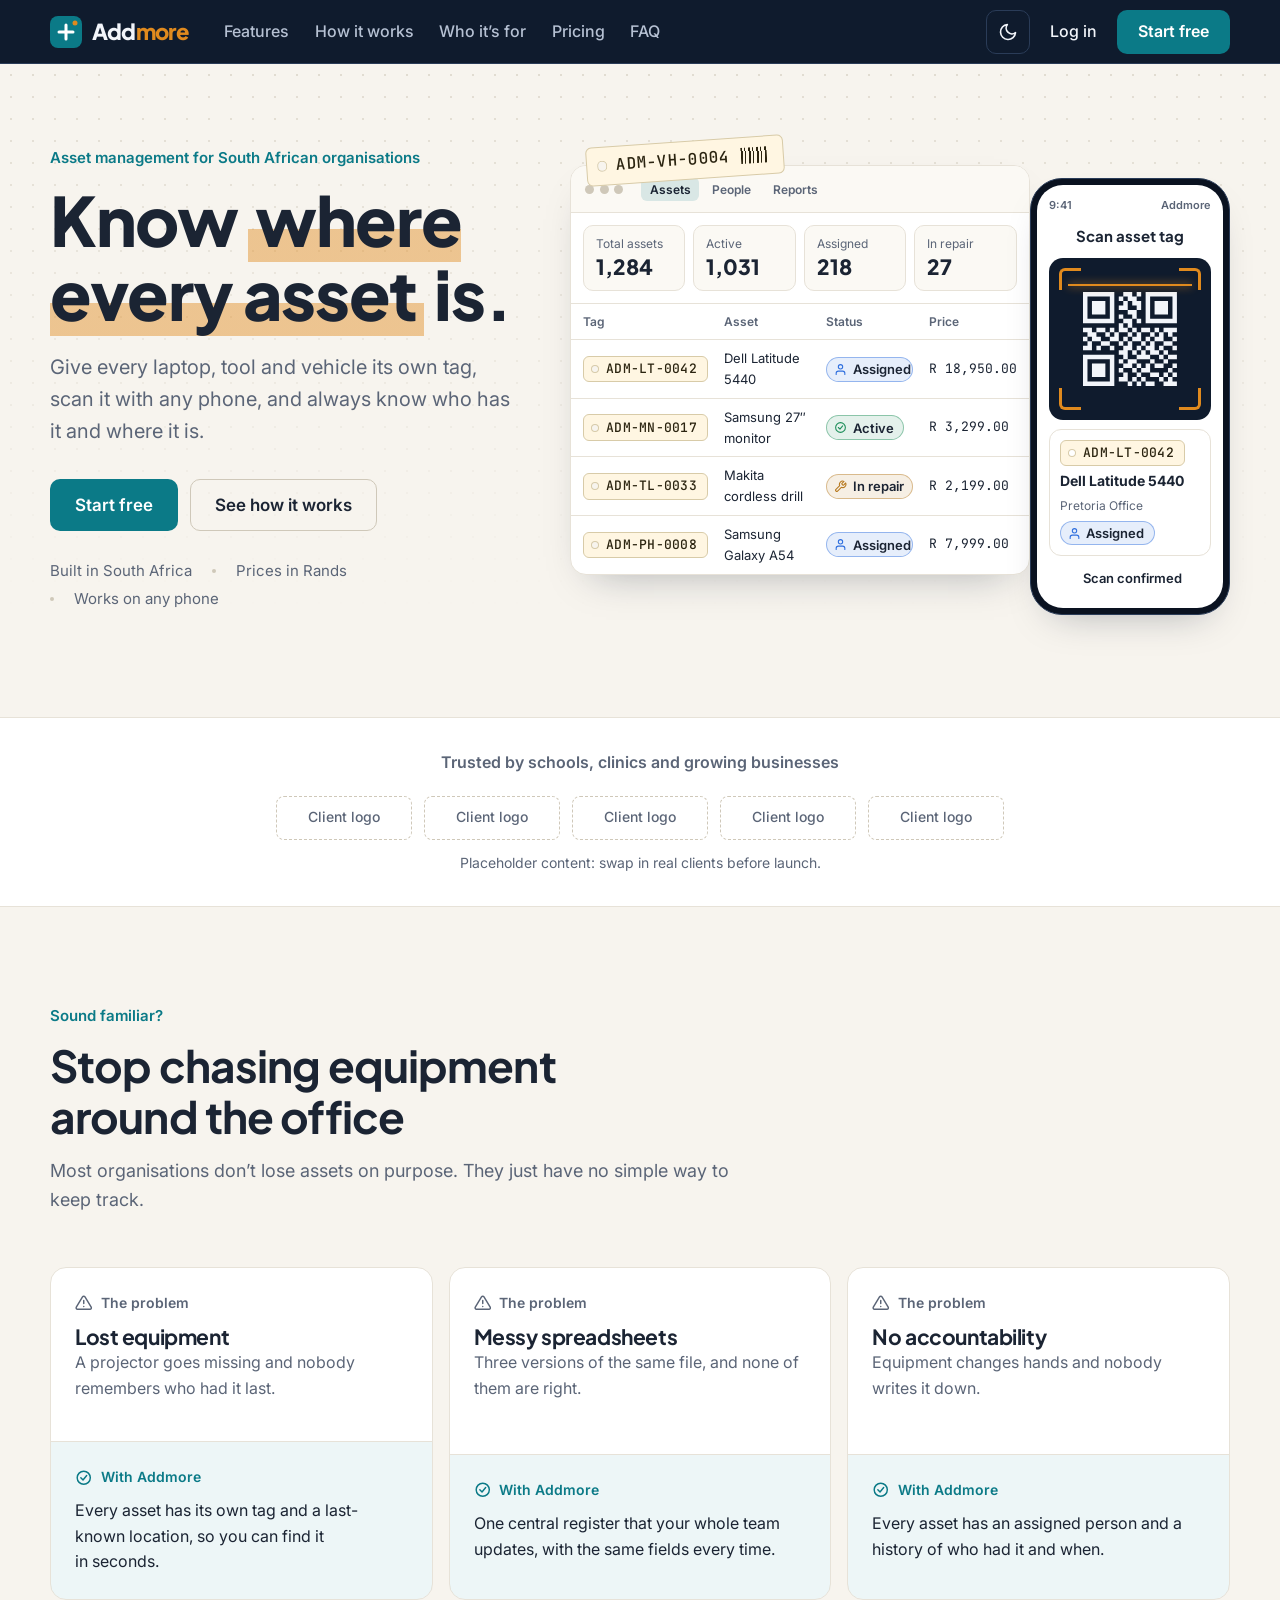
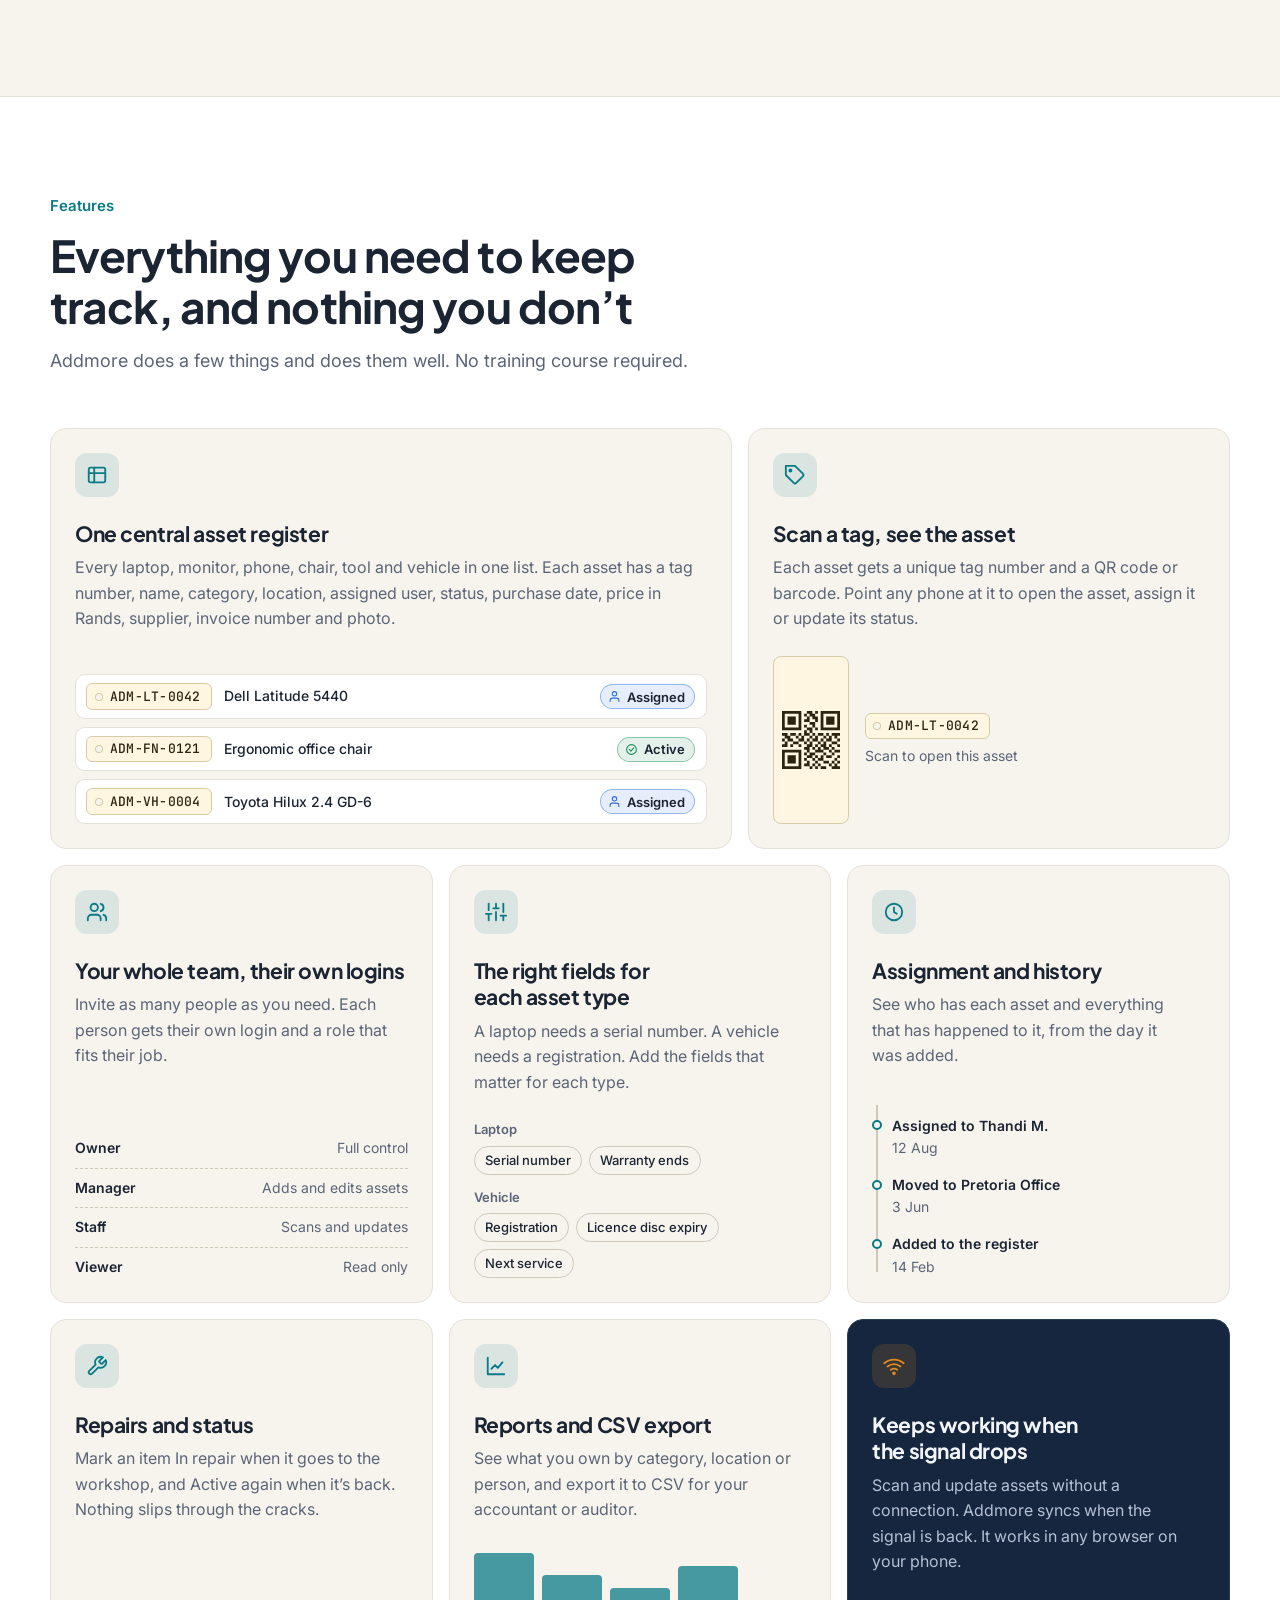
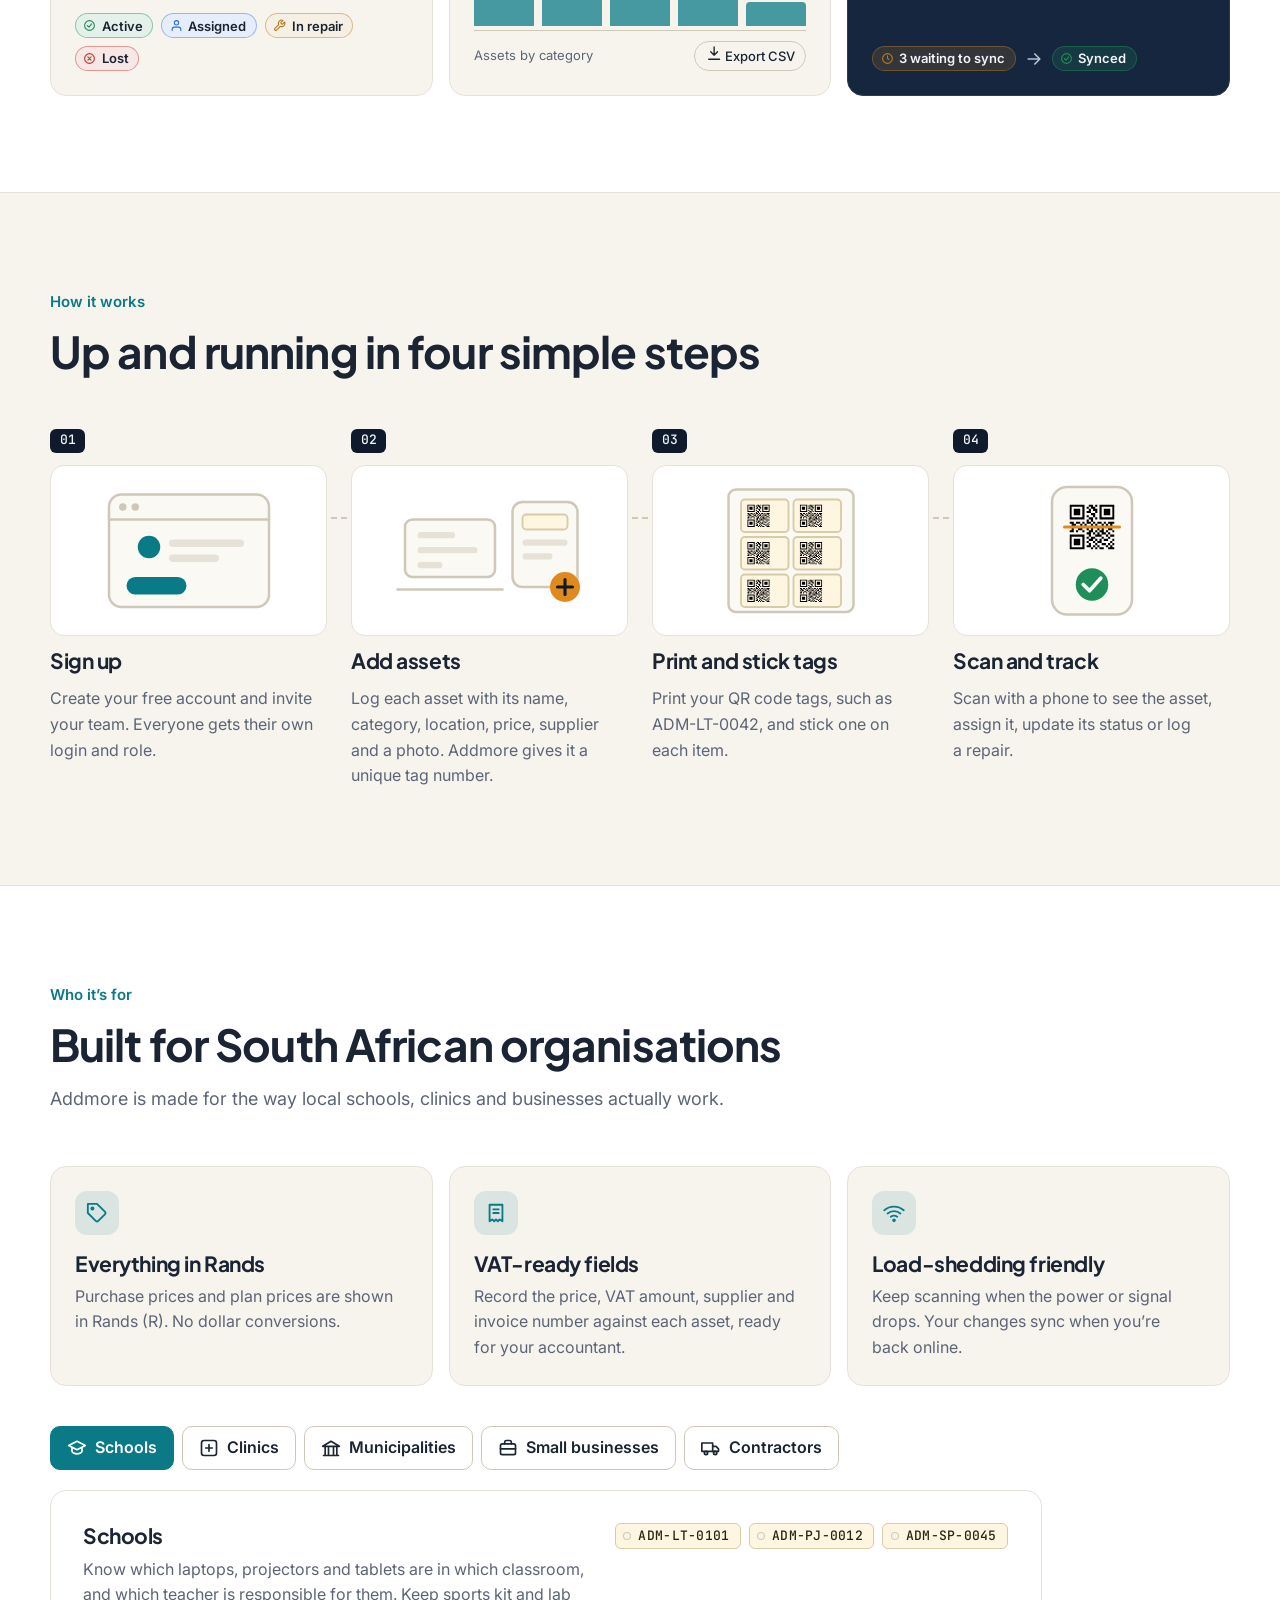
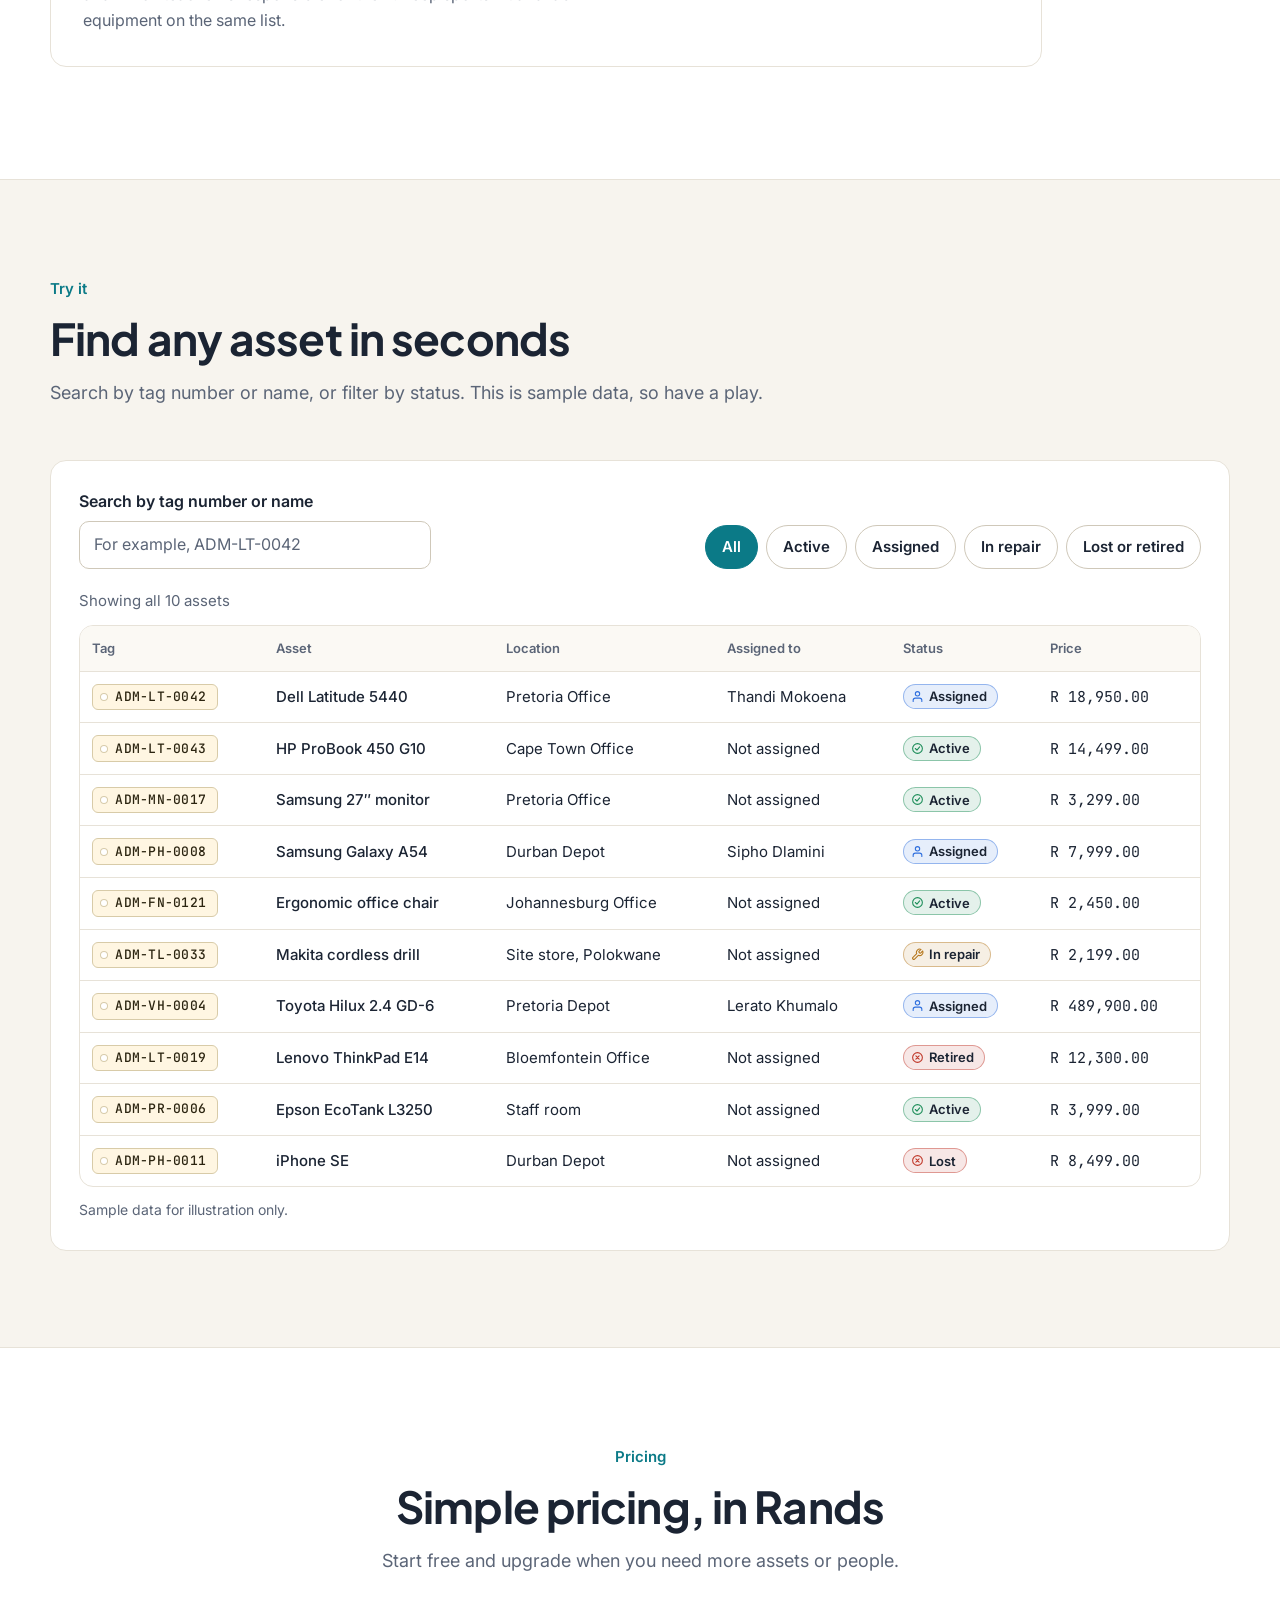
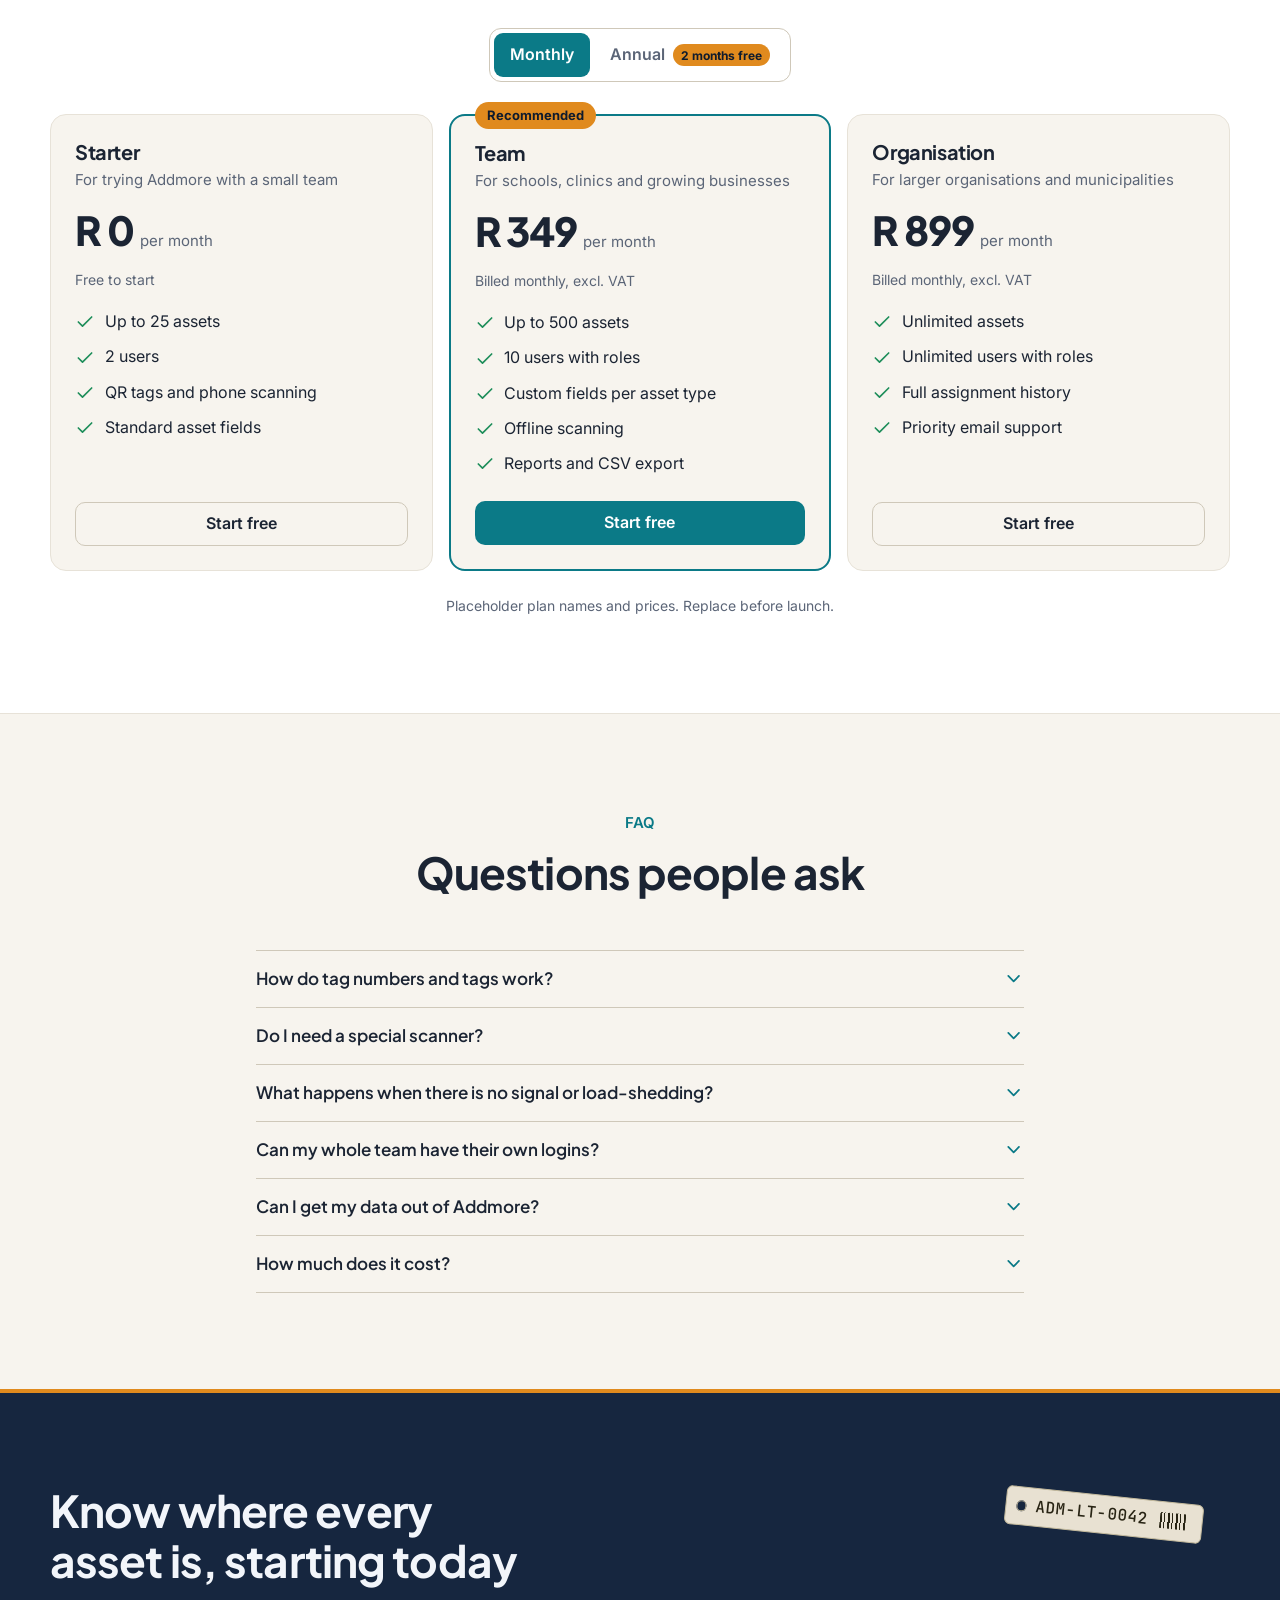
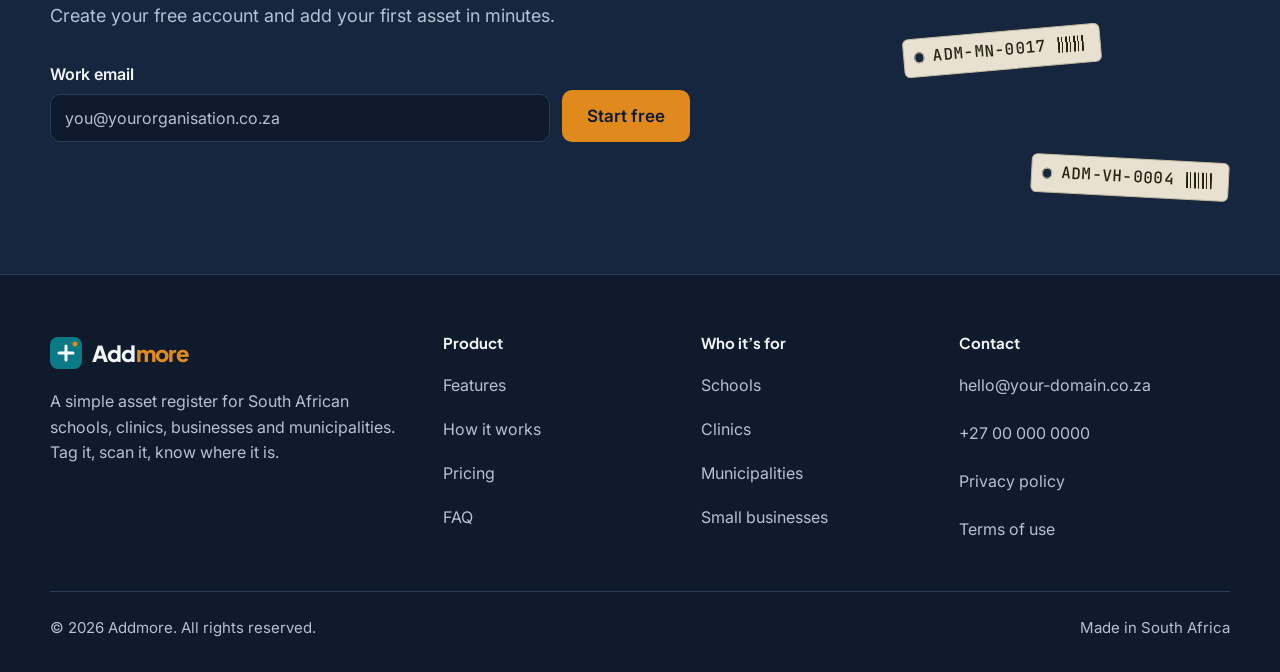
==== index.html @ 4fc1aeee "Designed the landing page" ====
<!DOCTYPE html>
<html lang="en-ZA">
<head>
  <meta charset="utf-8">
  <meta name="viewport" content="width=device-width, initial-scale=1">
  <title>Addmore | Know where every asset is</title>
  <meta name="description" content="Addmore is a simple asset register for South African organisations. Give every laptop, tool and vehicle a tag, scan it with any phone, and always know who has it and where it is.">
  <meta name="theme-color" content="#0F1B2D">

  <!-- Open Graph -->
  <meta property="og:type" content="website">
  <meta property="og:locale" content="en_ZA">
  <meta property="og:title" content="Addmore | Know where every asset is">
  <meta property="og:description" content="A simple asset register for South African schools, clinics, businesses and municipalities. Tag it, scan it, know where it is.">
  <!-- PLACEHOLDER: add an og:image (1200x630) and og:url once the site has a domain -->

  <!-- Fonts: only the weights used on this page -->
  <link rel="preconnect" href="https://fonts.googleapis.com">
  <link rel="preconnect" href="https://fonts.gstatic.com" crossorigin>
  <link rel="stylesheet" href="https://fonts.googleapis.com/css2?family=Inter:wght@400;500;600&amp;family=JetBrains+Mono:wght@400;500&amp;family=Plus+Jakarta+Sans:wght@600;700;800&amp;display=swap">

  <!-- Runs before first paint: marks JS as available and applies the saved or system theme (no flash) -->
  <script>
    (function () {
      var root = document.documentElement;
      root.classList.add('js');
      var theme = null;
      try { theme = localStorage.getItem('addmore-theme'); } catch (e) {}
      if (theme !== 'light' && theme !== 'dark') {
        theme = window.matchMedia && window.matchMedia('(prefers-color-scheme: dark)').matches ? 'dark' : 'light';
      }
      root.setAttribute('data-theme', theme);
    })();
  </script>

  <style>
/* ==========================================================================
   Addmore landing page
   1 Tokens · 2 Reset · 3 Base · 4 Layout · 5 Components · 6 Sections
   7 Utilities · 8 Dark mode · 9 Media queries · 10 Reduced motion
   ========================================================================== */

/* 1. TOKENS ================================================================ */
:root {
  /* Brand */
  --ink: #0F1B2D;
  --navy: #16263F;
  --primary: #0B7A87;
  --primary-hover: #095F69;
  --on-primary: #FFFFFF;
  --accent: #E08A1E;
  --accent-hover: #F0A03C;
  --on-accent: #0F1B2D;

  /* Surfaces and text (light mode) */
  --bg: #F7F4EE;
  --bg-alt: #FFFFFF;
  --surface: #FFFFFF;
  --surface-soft: #FBF9F4;
  --surface-on-alt: #F7F4EE;
  --border: #E7E2D8;
  --border-strong: #CFC8B9;
  --text: #1B2433;
  --muted: #5B6577;
  --link: #0B7A87;
  --link-hover: #095F69;
  --focus: #0B7A87;

  /* Always-dark surfaces (header, final CTA, footer) */
  --on-dark: #F2F5FA;
  --on-dark-muted: #B6C1D3;
  --dark-border: #2A3C58;

  /* Status */
  --status-active: #1E8E5A;
  --status-assigned: #2F6FDE;
  --status-repair: #B7791F;
  --status-lost: #C0392B;

  /* Physical asset tag */
  --tag-bg: #FFF6E2;
  --tag-border: #D8CBA8;
  --tag-ink: #2B2410;
  --hole: var(--surface);

  /* Type */
  --font-head: "Plus Jakarta Sans", system-ui, sans-serif;
  --font-body: "Inter", system-ui, -apple-system, "Segoe UI", sans-serif;
  --font-mono: "JetBrains Mono", ui-monospace, "SFMono-Regular", Menlo, monospace;

  /* Shape and space */
  --radius-s: 8px;
  --radius: 14px;
  --radius-l: 16px;
  --container: 1180px;
  --shadow-lift: 0 18px 40px -22px rgba(15, 27, 45, 0.35);
}

/* 2. RESET ================================================================= */
*, *::before, *::after { box-sizing: border-box; }
html { -webkit-text-size-adjust: 100%; text-size-adjust: 100%; }
body, h1, h2, h3, p, ul, ol, dl, dd, figure { margin: 0; }
ul, ol { padding: 0; list-style: none; }
img, svg { display: block; max-width: 100%; }
button, input { font: inherit; color: inherit; }
button { cursor: pointer; background: none; border: 0; padding: 0; }
table { border-collapse: collapse; width: 100%; }
[hidden] { display: none; }

/* 3. BASE ================================================================== */
html { scroll-behavior: smooth; scroll-padding-top: 5rem; }

body {
  font-family: var(--font-body);
  font-size: 1rem;
  line-height: 1.6;
  color: var(--text);
  background: var(--bg);
  overflow-x: clip;
  -webkit-font-smoothing: antialiased;
}

h1, h2, h3 {
  font-family: var(--font-head);
  color: var(--text);
  line-height: 1.15;
  letter-spacing: -0.02em;
  text-wrap: balance;
}
h1 { font-size: clamp(2.5rem, 1.7rem + 3.6vw, 4.25rem); font-weight: 800; line-height: 1.1; }
h2 { font-size: clamp(1.75rem, 1.35rem + 1.8vw, 2.75rem); font-weight: 700; }
h3 { font-size: clamp(1.125rem, 1.05rem + 0.35vw, 1.3125rem); font-weight: 700; line-height: 1.25; }
p { text-wrap: pretty; }

a { color: var(--link); text-underline-offset: 0.2em; }
a:hover { color: var(--link-hover); }

:focus-visible { outline: 3px solid var(--focus); outline-offset: 3px; border-radius: 4px; }
.site-header :focus-visible,
.cta :focus-visible,
.site-footer :focus-visible { outline-color: var(--on-dark); }

::selection { background: color-mix(in srgb, var(--accent) 40%, transparent); }

/* 4. LAYOUT ================================================================ */
.container { width: min(100% - 2rem, var(--container)); margin-inline: auto; }

.section { padding-block: clamp(3.5rem, 8vw, 6rem); }
.section--alt {
  background: var(--bg-alt);
  border-block: 1px solid var(--border);
  --hole: var(--surface-on-alt);
}
.section--alt .card { background: var(--surface-on-alt); }

.section__head { max-width: 46rem; margin-bottom: clamp(2rem, 5vw, 3.25rem); }
.section__head--center { margin-inline: auto; text-align: center; }
.section__eyebrow {
  display: inline-flex;
  align-items: center;
  gap: 0.5rem;
  margin-bottom: 0.75rem;
  font-size: 0.9375rem;
  font-weight: 600;
  color: var(--link);
}
.section__lead { margin-top: 1rem; font-size: 1.125rem; color: var(--muted); }

.skip-link {
  position: absolute;
  left: 1rem;
  top: -4rem;
  z-index: 100;
  padding: 0.75rem 1rem;
  border-radius: var(--radius-s);
  background: var(--accent);
  color: var(--on-accent);
  font-weight: 600;
  text-decoration: none;
}
.skip-link:focus { top: 1rem; }

/* 5. COMPONENTS ============================================================ */

/* Icons and the hidden SVG sprite */
.sprite { position: absolute; width: 0; height: 0; overflow: hidden; }
.icon {
  display: inline-block;
  width: 1.25em;
  height: 1.25em;
  flex-shrink: 0;
  fill: none;
  stroke: currentColor;
  stroke-width: 2;
  stroke-linecap: round;
  stroke-linejoin: round;
}
.qr { display: block; fill: currentColor; stroke: none; }

/* Buttons */
.btn {
  display: inline-flex;
  align-items: center;
  justify-content: center;
  gap: 0.5rem;
  min-height: 44px;
  padding: 0.65rem 1.25rem;
  border: 1px solid transparent;
  border-radius: 10px;
  font-size: 1rem;
  font-weight: 600;
  line-height: 1.2;
  text-decoration: none;
  transition: background-color 0.2s, border-color 0.2s, transform 0.2s, color 0.2s;
}
.btn:hover { transform: translateY(-1px); }
.btn--lg { min-height: 52px; padding: 0.8rem 1.5rem; font-size: 1.0625rem; }
.btn--block { width: 100%; }
.btn--primary { background: var(--primary); color: var(--on-primary); }
.btn--primary:hover { background: var(--primary-hover); color: var(--on-primary); }
.btn--ghost { border-color: var(--border-strong); background: transparent; color: var(--text); }
.btn--ghost:hover { background: var(--surface); border-color: var(--text); color: var(--text); }
.btn--accent { background: var(--accent); color: var(--on-accent); }
.btn--accent:hover { background: var(--accent-hover); color: var(--on-accent); }

/* Brand */
.brand {
  display: inline-flex;
  align-items: center;
  gap: 0.6rem;
  min-height: 44px;
  color: var(--on-dark);
  text-decoration: none;
}
.brand:hover { color: var(--on-dark); }
.brand__mark { width: 32px; height: 32px; }
.brand__name {
  font-family: var(--font-head);
  font-size: 1.375rem;
  font-weight: 800;
  letter-spacing: -0.03em;
}
.brand__more { color: var(--accent); }

/* Asset tag chip (signature element) */
.tag-chip {
  position: relative;
  display: inline-flex;
  align-items: center;
  padding: 0.2rem 0.65rem 0.2rem 1.4rem;
  border: 1px solid var(--tag-border);
  border-radius: 6px;
  background: var(--tag-bg);
  color: var(--tag-ink);
  font-family: var(--font-mono);
  font-size: 0.8125rem;
  font-weight: 500;
  letter-spacing: 0.02em;
  line-height: 1.4;
  white-space: nowrap;
}
.tag-chip::before {
  content: "";
  position: absolute;
  left: 0.45rem;
  top: 50%;
  width: 0.5rem;
  height: 0.5rem;
  margin-top: -0.25rem;
  border-radius: 50%;
  background: var(--hole);
  box-shadow: inset 0 0 0 1px var(--tag-border);
}
.tag-chip--lg {
  padding: 0.45rem 1rem 0.45rem 1.8rem;
  font-size: 1rem;
  box-shadow: var(--shadow-lift);
}
.tag-chip--lg::before { left: 0.6rem; width: 0.65rem; height: 0.65rem; margin-top: -0.325rem; }
.tag-chip--lg::after {
  content: "";
  width: 1.6rem;
  height: 1rem;
  margin-left: 0.75rem;
  background: repeating-linear-gradient(90deg, var(--tag-ink) 0 2px, transparent 2px 4px, var(--tag-ink) 4px 5px, transparent 5px 8px);
}

/* Status chip: always an icon plus a label, never colour alone */
.status {
  --s: var(--status-active);
  display: inline-flex;
  align-items: center;
  gap: 0.35rem;
  padding: 0.15rem 0.6rem 0.15rem 0.45rem;
  border: 1px solid color-mix(in srgb, var(--s) 45%, transparent);
  border-radius: 999px;
  background: color-mix(in srgb, var(--s) 12%, var(--surface));
  color: var(--text);
  font-size: 0.8125rem;
  font-weight: 600;
  line-height: 1.4;
  white-space: nowrap;
}
.status .icon { width: 1em; height: 1em; color: var(--s); }
.status--active { --s: var(--status-active); }
.status--assigned { --s: var(--status-assigned); }
.status--repair { --s: var(--status-repair); }
.status--lost { --s: var(--status-lost); }

.price { font-family: var(--font-mono); font-size: 0.875em; white-space: nowrap; }

/* Cards */
.card {
  padding: 1.5rem;
  border: 1px solid var(--border);
  border-radius: var(--radius-l);
  background: var(--surface);
  transition: transform 0.25s, border-color 0.25s;
}
.card:hover { transform: translateY(-3px); border-color: color-mix(in srgb, var(--primary) 45%, var(--border)); }

.icon-badge {
  display: inline-grid;
  place-items: center;
  width: 44px;
  height: 44px;
  margin-bottom: 1rem;
  border-radius: 12px;
  background: color-mix(in srgb, var(--primary) 12%, transparent);
  color: var(--link);
}
.icon-badge .icon { width: 1.375rem; height: 1.375rem; }

.pill {
  display: inline-block;
  padding: 0.2rem 0.65rem;
  border: 1px solid var(--border-strong);
  border-radius: 999px;
  font-size: 0.8125rem;
  font-weight: 500;
  color: var(--text);
}

/* Header and navigation */
.site-header {
  position: sticky;
  top: 0;
  z-index: 50;
  background: var(--ink);
  border-bottom: 1px solid var(--dark-border);
  color: var(--on-dark);
}
.site-header__inner {
  display: flex;
  flex-wrap: wrap;
  align-items: center;
  gap: 0.5rem;
  padding-block: 0.5rem;
}
.site-header__actions { display: flex; align-items: center; gap: 0.5rem; margin-left: auto; }

.nav { order: 3; width: 100%; }
.nav__list { display: flex; flex-wrap: wrap; gap: 0.25rem; }
.nav__link {
  display: flex;
  align-items: center;
  min-height: 44px;
  padding: 0 0.75rem;
  border-radius: var(--radius-s);
  color: var(--on-dark-muted);
  font-weight: 500;
  text-decoration: none;
}
.nav__link:hover { background: rgba(255, 255, 255, 0.07); color: var(--on-dark); }
.nav__item--mobile { display: none; }

.js .nav {
  display: none;
  position: absolute;
  top: 100%;
  left: 0;
  right: 0;
  padding: 0.5rem 1rem 1rem;
  background: var(--ink);
  border-bottom: 1px solid var(--dark-border);
}
.js .nav.is-open { display: block; }
.js .nav__list { flex-direction: column; }
.js .nav__item--mobile { display: block; }
.js .nav__item--mobile .btn { width: 100%; margin-top: 0.5rem; }

.icon-btn {
  display: none;
  place-items: center;
  width: 44px;
  height: 44px;
  border: 1px solid var(--dark-border);
  border-radius: 10px;
  color: var(--on-dark);
  transition: background-color 0.2s;
}
.icon-btn:hover { background: rgba(255, 255, 255, 0.08); }
.js .icon-btn { display: inline-grid; }
.theme-toggle__sun { display: none; }
.menu-toggle__close { display: none; }
.menu-toggle[aria-expanded="true"] .menu-toggle__open { display: none; }
.menu-toggle[aria-expanded="true"] .menu-toggle__close { display: block; }

.login-link {
  display: none;
  align-items: center;
  min-height: 44px;
  padding: 0 0.75rem;
  color: var(--on-dark);
  font-weight: 500;
  text-decoration: none;
}
.login-link:hover { color: var(--accent); }
.header-cta { display: none; }

/* Form fields */
.field__label { display: block; margin-bottom: 0.4rem; font-weight: 600; }
.field__input {
  width: 100%;
  min-height: 48px;
  padding: 0.6rem 0.9rem;
  border: 1px solid var(--border-strong);
  border-radius: 10px;
  background: var(--surface);
  color: var(--text);
}
.field__input::placeholder { color: var(--muted); opacity: 1; }
.field__input:focus-visible { outline-offset: 2px; }

/* Filter chips and segmented toggle */
.chip {
  display: inline-flex;
  align-items: center;
  gap: 0.4rem;
  min-height: 44px;
  padding: 0 1rem;
  border: 1px solid var(--border-strong);
  border-radius: 999px;
  background: var(--surface);
  font-size: 0.9375rem;
  font-weight: 600;
  transition: background-color 0.2s, border-color 0.2s;
}
.chip:hover { border-color: var(--text); }
.chip[aria-pressed="true"] { border-color: var(--primary); background: var(--primary); color: var(--on-primary); }

.toggle {
  display: inline-flex;
  gap: 0.25rem;
  padding: 4px;
  border: 1px solid var(--border-strong);
  border-radius: 12px;
  background: var(--surface);
}
.toggle__btn {
  display: inline-flex;
  align-items: center;
  gap: 0.5rem;
  min-height: 44px;
  padding: 0 1rem;
  border-radius: 9px;
  color: var(--muted);
  font-weight: 600;
}
.toggle__btn[aria-pressed="true"] { background: var(--primary); color: var(--on-primary); }
.toggle__badge {
  padding: 0.1rem 0.5rem;
  border-radius: 999px;
  background: var(--accent);
  color: var(--on-accent);
  font-size: 0.75rem;
  font-weight: 700;
}

/* Tabs */
.tabs__list { display: none; flex-wrap: wrap; gap: 0.5rem; margin-bottom: 1.25rem; }
.js .tabs__list { display: flex; }
.tabs__tab {
  display: inline-flex;
  align-items: center;
  gap: 0.5rem;
  min-height: 44px;
  padding: 0 1rem;
  border: 1px solid var(--border-strong);
  border-radius: 10px;
  background: var(--surface);
  font-weight: 600;
  transition: background-color 0.2s, border-color 0.2s;
}
.tabs__tab:hover { border-color: var(--text); }
.tabs__tab[aria-selected="true"] { border-color: var(--primary); background: var(--primary); color: var(--on-primary); }
.tabs__panel {
  display: grid;
  gap: 1.25rem;
  padding: 1.5rem;
  margin-bottom: 1rem;
  border: 1px solid var(--border);
  border-radius: var(--radius-l);
  background: var(--surface);
}
.tabs__panel[hidden] { display: none; }
.tabs__tags { display: flex; flex-wrap: wrap; gap: 0.5rem; align-content: start; }

/* Accordion */
.faq__item { border-bottom: 1px solid var(--border-strong); }
.faq__item:first-child { border-top: 1px solid var(--border-strong); }
.faq__q {
  display: flex;
  align-items: center;
  justify-content: space-between;
  gap: 1rem;
  width: 100%;
  min-height: 56px;
  padding: 1rem 0;
  font-family: var(--font-head);
  font-size: 1.0625rem;
  font-weight: 600;
  text-align: left;
}
.faq__q .icon { transition: transform 0.25s; color: var(--link); }
.faq__q[aria-expanded="true"] .icon { transform: rotate(180deg); }
.faq__a { padding-bottom: 1.25rem; max-width: 42rem; color: var(--text); }

/* Scroll reveal (only when JS is available) */
.js .reveal { opacity: 0; transform: translateY(18px); transition: opacity 0.6s ease, transform 0.6s ease; }
.js .reveal.is-visible { opacity: 1; transform: none; }
.js .reveal--d1 { transition-delay: 0.08s; }
.js .reveal--d2 { transition-delay: 0.16s; }
.js .reveal--d3 { transition-delay: 0.24s; }

/* 6. SECTIONS ============================================================== */

/* 6.1 Hero */
.hero { position: relative; padding-block: clamp(2.5rem, 6vw, 5rem) clamp(4rem, 8vw, 6.5rem); overflow: clip; --hole: var(--bg); }
.hero::before {
  content: "";
  position: absolute;
  inset: 0;
  background-image: radial-gradient(var(--border-strong) 1px, transparent 1px);
  background-size: 22px 22px;
  opacity: 0.55;
  -webkit-mask-image: linear-gradient(to bottom, #000, transparent 85%);
  mask-image: linear-gradient(to bottom, #000, transparent 85%);
}
.hero__grid { position: relative; display: grid; gap: 3.5rem; }
.hero__lead { margin-top: 1.25rem; max-width: 34rem; font-size: clamp(1.0625rem, 1rem + 0.4vw, 1.25rem); color: var(--muted); }
.hero__mark {
  background: linear-gradient(transparent 62%, color-mix(in srgb, var(--accent) 45%, transparent) 62%);
  padding-inline: 0.1em;
}
.hero__actions { display: flex; flex-wrap: wrap; gap: 0.75rem; margin-top: 2rem; }
.trust { display: flex; flex-wrap: wrap; gap: 0.25rem 1.25rem; margin-top: 1.75rem; font-size: 0.9375rem; color: var(--muted); }
.trust li { display: inline-flex; align-items: center; gap: 0.5rem; }
.trust li + li::before { content: ""; width: 4px; height: 4px; margin-right: 0.75rem; border-radius: 50%; background: var(--border-strong); }

.hero__visual { position: relative; display: grid; padding-top: 1.5rem; }
.hero__tag { position: absolute; top: 0; left: 1rem; z-index: 3; transform: rotate(-4deg); }

/* Dashboard mockup */
.mock { overflow: hidden; border: 1px solid var(--border); border-radius: var(--radius-l); background: var(--surface); box-shadow: var(--shadow-lift); }
.mock__bar { display: flex; align-items: center; gap: 0.35rem; padding: 0.7rem 0.9rem; border-bottom: 1px solid var(--border); background: var(--surface-soft); }
.mock__dot { width: 9px; height: 9px; border-radius: 50%; background: var(--border-strong); }
.mock__tabs { display: flex; gap: 0.25rem; margin-left: 0.75rem; font-size: 0.75rem; font-weight: 600; color: var(--muted); }
.mock__tabs span { padding: 0.15rem 0.55rem; border-radius: 6px; }
.mock__tabs .is-current { background: color-mix(in srgb, var(--primary) 14%, transparent); color: var(--text); }
.mock__stats { display: grid; grid-template-columns: repeat(2, 1fr); gap: 0.5rem; padding: 0.75rem; }
.stat { padding: 0.5rem 0.75rem; border: 1px solid var(--border); border-radius: 10px; background: var(--surface-soft); }
.stat__label { display: block; font-size: 0.75rem; color: var(--muted); }
.stat__value { font-family: var(--font-head); font-size: 1.3125rem; font-weight: 800; line-height: 1.2; }
.mock__table th, .mock__table td { padding: 0.5rem; border-top: 1px solid var(--border); font-size: 0.8125rem; text-align: left; vertical-align: middle; }
.mock__table th { color: var(--muted); font-size: 0.75rem; font-weight: 600; }
.mock__table th:first-child, .mock__table td:first-child { padding-left: 0.75rem; }
.mock__table th:last-child, .mock__table td:last-child { padding-right: 0.75rem; }
.mock__table .col-price { display: none; }

/* Phone mockup */
.phone {
  position: relative;
  z-index: 2;
  justify-self: end;
  width: min(220px, 62vw);
  margin: -3.5rem 0.5rem 0 0;
  padding: 6px;
  border: 1px solid var(--dark-border);
  border-radius: 32px;
  background: #0A1220;
  box-shadow: var(--shadow-lift);
}
.phone__screen { display: grid; gap: 0.6rem; padding: 0.75rem 0.75rem 1rem; border-radius: 26px; background: var(--surface); color: var(--text); }
.phone__top { display: flex; justify-content: space-between; font-size: 0.6875rem; font-weight: 600; color: var(--muted); }
.phone__title { font-family: var(--font-head); font-size: 0.9375rem; font-weight: 700; text-align: center; }
.phone__viewfinder { position: relative; display: grid; place-items: center; overflow: hidden; aspect-ratio: 1; border-radius: 14px; background: var(--ink); }
.phone__qr { width: 58%; color: var(--on-dark); }
.phone__corner { position: absolute; width: 22px; height: 22px; border: 3px solid var(--accent); }
.phone__corner--tl { top: 10px; left: 10px; border-right: 0; border-bottom: 0; border-top-left-radius: 6px; }
.phone__corner--tr { top: 10px; right: 10px; border-left: 0; border-bottom: 0; border-top-right-radius: 6px; }
.phone__corner--bl { bottom: 10px; left: 10px; border-right: 0; border-top: 0; border-bottom-left-radius: 6px; }
.phone__corner--br { bottom: 10px; right: 10px; border-left: 0; border-top: 0; border-bottom-right-radius: 6px; }
.phone__scanline { position: absolute; left: 12%; right: 12%; top: 16%; height: 2px; background: var(--accent); box-shadow: 0 0 8px var(--accent); animation: scan 3.2s ease-in-out infinite; }
.phone__result { display: grid; justify-items: start; gap: 0.35rem; padding: 0.6rem; border: 1px solid var(--border); border-radius: 12px; font-size: 0.75rem; --hole: var(--surface); }
.phone__name { font-size: 0.875rem; font-weight: 700; line-height: 1.3; }
.phone__meta { color: var(--muted); }
.phone__ok { display: flex; align-items: center; gap: 0.5rem; font-size: 0.8125rem; font-weight: 600; }

/* "Scan confirmed" tick animation */
.tick { width: 26px; height: 26px; color: var(--status-active); fill: none; stroke: currentColor; stroke-width: 2.5; stroke-linecap: round; stroke-linejoin: round; }
.tick__ring { stroke-dasharray: 70; stroke-dashoffset: 70; animation: tick-ring 4.2s ease infinite; }
.tick__check { stroke-dasharray: 17; stroke-dashoffset: 17; animation: tick-check 4.2s ease infinite; }

@keyframes scan { 0%, 100% { top: 16%; } 50% { top: 82%; } }
@keyframes tick-ring { 0%, 8% { stroke-dashoffset: 70; } 32%, 88% { stroke-dashoffset: 0; } 100% { stroke-dashoffset: 70; } }
@keyframes tick-check { 0%, 28% { stroke-dashoffset: 17; } 46%, 88% { stroke-dashoffset: 0; } 100% { stroke-dashoffset: 17; } }

/* 6.2 Social proof strip */
.proof { padding-block: 2rem; border-block: 1px solid var(--border); background: var(--bg-alt); text-align: center; }
.proof__title { font-weight: 600; color: var(--muted); }
.proof__logos { display: flex; flex-wrap: wrap; justify-content: center; gap: 0.75rem; margin-top: 1.25rem; }
.proof__logo { display: grid; place-items: center; min-width: 8.5rem; min-height: 44px; padding: 0.4rem 1rem; border: 1px dashed var(--border-strong); border-radius: var(--radius-s); color: var(--muted); font-size: 0.875rem; font-weight: 500; }
.proof__note { margin-top: 0.75rem; font-size: 0.875rem; color: var(--muted); }

/* 6.3 Problem and solution */
.pairs { display: grid; gap: 1rem; }
.pair { display: grid; gap: 1rem; padding: 0; overflow: hidden; }
.pair__problem, .pair__answer { padding: 1.5rem; }
.pair__answer { border-top: 1px solid var(--border); background: color-mix(in srgb, var(--primary) 7%, transparent); }
.pair__label { display: flex; align-items: center; gap: 0.5rem; margin-bottom: 0.6rem; font-size: 0.875rem; font-weight: 600; }
.pair__label--problem { color: var(--status-lost); }
.pair__label--answer { color: var(--link); }
.pair__problem p { color: var(--muted); }

/* 6.4 Features bento */
.bento { display: grid; gap: 1rem; }
.bento__card { display: flex; flex-direction: column; gap: 0.5rem; }
.bento__card p { color: var(--muted); }
.bento__visual { margin-top: auto; padding-top: 1rem; }
.bento__card--dark { border-color: var(--dark-border); background: var(--navy); color: var(--on-dark); }
.section--alt .bento__card--dark { background: var(--navy); }
.bento__card--dark h3 { color: var(--on-dark); }
.bento__card--dark p { color: var(--on-dark-muted); }
.bento__card--dark .icon-badge { background: rgba(224, 138, 30, 0.16); color: var(--accent); }
.bento__card--dark .status { color: var(--on-dark); background: color-mix(in srgb, var(--s) 18%, var(--navy)); }

.mini-rows { display: grid; gap: 0.5rem; }
.mini-row { display: flex; flex-wrap: wrap; align-items: center; gap: 0.4rem 0.75rem; padding: 0.5rem 0.65rem; border: 1px solid var(--border); border-radius: 10px; background: var(--surface); font-size: 0.875rem; }
.mini-row__name { flex: 1 1 8rem; font-weight: 500; }

.scan-demo { display: flex; align-items: center; gap: 1rem; }
.scan-demo__qr { width: 76px; padding: 8px; border: 1px solid var(--tag-border); border-radius: 8px; background: var(--tag-bg); color: var(--tag-ink); }
.scan-demo__text { display: grid; gap: 0.35rem; justify-items: start; font-size: 0.875rem; color: var(--muted); }

.roles { display: grid; gap: 0.5rem; }
.roles__item { display: flex; align-items: baseline; justify-content: space-between; gap: 0.75rem; padding-bottom: 0.5rem; border-bottom: 1px dashed var(--border-strong); font-size: 0.875rem; }
.roles__item:last-child { border-bottom: 0; padding-bottom: 0; }
.roles__name { font-weight: 600; }
.roles__desc { color: var(--muted); text-align: right; }

.fieldset-demo { display: grid; gap: 0.75rem; }
.fieldset-demo__type { margin-bottom: 0.35rem; font-size: 0.8125rem; font-weight: 600; color: var(--muted); }
.fieldset-demo__pills { display: flex; flex-wrap: wrap; gap: 0.4rem; }

.timeline { position: relative; display: grid; gap: 0.9rem; padding-left: 1.25rem; font-size: 0.875rem; }
.timeline::before { content: ""; position: absolute; left: 4px; top: 6px; bottom: 6px; width: 2px; background: var(--border-strong); }
.timeline__item { position: relative; }
.timeline__item::before { content: ""; position: absolute; left: -1.25rem; top: 0.4em; width: 10px; height: 10px; border: 2px solid var(--primary); border-radius: 50%; background: var(--surface-on-alt); }
.timeline__item strong { display: block; font-weight: 600; }
.timeline__item span { color: var(--muted); }

.status-list { display: flex; flex-wrap: wrap; gap: 0.5rem; }

.bars { display: flex; align-items: flex-end; gap: 0.5rem; height: 84px; padding-bottom: 0.25rem; border-bottom: 1px solid var(--border-strong); }
.bars__bar { flex: 1; border-radius: 4px 4px 0 0; background: color-mix(in srgb, var(--primary) 75%, transparent); }
.bars__bar--1 { height: 92%; }
.bars__bar--2 { height: 64%; }
.bars__bar--3 { height: 48%; }
.bars__bar--4 { height: 76%; }
.bars__bar--5 { height: 30%; }
.bars__caption { display: flex; flex-wrap: wrap; align-items: center; justify-content: space-between; gap: 0.5rem; margin-top: 0.6rem; font-size: 0.8125rem; color: var(--muted); }

.sync-demo { display: flex; flex-wrap: wrap; align-items: center; gap: 0.5rem; }
.sync-demo__arrow { color: var(--on-dark-muted); }

/* 6.5 How it works */
.steps { display: grid; gap: 1.25rem; counter-reset: step; }
.step { position: relative; display: grid; gap: 0.75rem; align-content: start; }
.step__num { display: inline-flex; align-items: center; justify-self: start; padding: 0.1rem 0.6rem; border-radius: 6px; background: var(--ink); color: var(--on-dark); font-family: var(--font-mono); font-size: 0.8125rem; font-weight: 500; }
.step__art { display: grid; place-items: center; padding: 1rem; border: 1px solid var(--border); border-radius: var(--radius); background: var(--surface); }
.step p { color: var(--muted); }

.ill { width: 100%; max-width: 200px; height: auto; }
.ill__box { fill: var(--surface-soft); stroke: var(--border-strong); stroke-width: 2; }
.ill__line { fill: none; stroke: var(--border-strong); stroke-width: 2; stroke-linecap: round; }
.ill__dot { fill: var(--border-strong); }
.ill__field { fill: var(--border); }
.ill__pri { fill: var(--primary); }
.ill__tag { fill: var(--tag-bg); stroke: var(--tag-border); stroke-width: 1.5; }
.ill__acc { fill: var(--accent); }
.ill__plus { fill: none; stroke: var(--on-accent); stroke-width: 2.5; stroke-linecap: round; }
.ill__qr { color: var(--text); }
.ill__qr--tag { color: var(--tag-ink); }
.ill__scan { fill: none; stroke: var(--accent); stroke-width: 2.5; stroke-linecap: round; }
.ill__ok { fill: var(--status-active); }
.ill__check { fill: none; stroke: #FFFFFF; stroke-width: 3; stroke-linecap: round; stroke-linejoin: round; }

/* 6.6 Built for South African organisations */
.facts { display: grid; gap: 1rem; margin-bottom: 2.5rem; }
.fact p { margin-top: 0.4rem; color: var(--muted); }
.tabs { max-width: 62rem; }
.tabs__panel h3 { margin-bottom: 0.5rem; }
.tabs__panel p { color: var(--muted); }

/* 6.7 Interactive demo */
.demo { padding: 1.25rem; border: 1px solid var(--border); border-radius: var(--radius-l); background: var(--surface); --hole: var(--surface); }
.demo__controls { display: none; flex-direction: column; gap: 1rem; margin-bottom: 1.25rem; }
.js .demo__controls { display: flex; }
.demo__filters { display: flex; flex-wrap: wrap; gap: 0.5rem; }
.demo__count { margin-bottom: 0.75rem; font-size: 0.9375rem; color: var(--muted); }
.demo__scroll { overflow-x: auto; border: 1px solid var(--border); border-radius: var(--radius); }
.demo__table th, .demo__table td { padding: 0.75rem; border-top: 1px solid var(--border); text-align: left; vertical-align: middle; font-size: 0.9375rem; }
.demo__table thead th { border-top: 0; background: var(--surface-soft); color: var(--muted); font-size: 0.8125rem; font-weight: 600; }
.demo__table .col-loc, .demo__table .col-user, .demo__table .col-price { display: none; }
.asset__name { display: block; font-weight: 500; }
.asset__sub { display: block; font-size: 0.8125rem; color: var(--muted); }
.sub__price { display: block; font-family: var(--font-mono); }
.demo__empty td { padding: 2rem 1rem; text-align: center; color: var(--muted); }
.demo__note { margin-top: 0.75rem; font-size: 0.875rem; color: var(--muted); }

/* 6.8 Pricing */
.pricing__toggle { display: none; justify-content: center; margin-bottom: 2rem; }
.js .pricing__toggle { display: flex; }
.plans { display: grid; gap: 1rem; max-width: 34rem; margin-inline: auto; }
.plan { position: relative; display: flex; flex-direction: column; gap: 1rem; }
.plan--featured { border: 2px solid var(--primary); }
.plan--featured:hover { border-color: var(--primary); }
.plan__badge { position: absolute; top: -0.9rem; left: 1.5rem; padding: 0.2rem 0.75rem; border-radius: 999px; background: var(--accent); color: var(--on-accent); font-size: 0.8125rem; font-weight: 700; }
.plan__name { font-size: 1.25rem; }
.plan__for { margin-top: 0.25rem; font-size: 0.9375rem; color: var(--muted); }
.plan__price { display: flex; align-items: baseline; gap: 0.4rem; font-family: var(--font-head); }
.plan__amount { font-size: 2.5rem; font-weight: 800; letter-spacing: -0.03em; line-height: 1.1; }
.plan__unit { color: var(--muted); font-family: var(--font-body); font-size: 0.9375rem; }
.plan__note { min-height: 1.5rem; font-size: 0.875rem; color: var(--muted); }
.plan__list { display: grid; gap: 0.6rem; margin-bottom: 0.5rem; }
.plan__list li { display: flex; align-items: flex-start; gap: 0.6rem; }
.plan__list .icon { margin-top: 0.2rem; color: var(--status-active); }
.plan .btn { margin-top: auto; }
.pricing__note { margin-top: 1.5rem; text-align: center; font-size: 0.875rem; color: var(--muted); }

/* 6.9 FAQ */
.faq { max-width: 48rem; margin-inline: auto; }

/* 6.10 Final call to action */
.cta { position: relative; overflow: clip; padding-block: clamp(3.5rem, 8vw, 6rem); background: var(--navy); color: var(--on-dark); --hole: var(--navy); }
.cta::before { content: ""; position: absolute; inset: 0 0 auto 0; height: 4px; background: var(--accent); }
.cta__inner { position: relative; max-width: 40rem; }
.cta h2 { color: var(--on-dark); }
.cta__lead { margin-top: 1rem; font-size: 1.125rem; color: var(--on-dark-muted); }
.cta__form { display: grid; gap: 0.75rem; margin-top: 2rem; }
.cta .field__label { color: var(--on-dark); }
.cta .field__input { border-color: var(--dark-border); background: var(--ink); color: var(--on-dark); }
.cta .field__input::placeholder { color: var(--on-dark-muted); }
.cta__msg { min-height: 1.5rem; margin-top: 0.75rem; font-weight: 500; }
.cta__msg.is-error { color: #FFB4A8; }
.cta__msg.is-success { color: #8FE3B6; }
.cta__tags { display: none; }

/* 6.11 Footer */
.site-footer { padding-block: 3.5rem 2rem; background: var(--ink); border-top: 1px solid var(--dark-border); color: var(--on-dark-muted); }
.footer__grid { display: grid; gap: 2rem; }
.footer__about p { max-width: 24rem; margin-top: 0.75rem; }
.footer__title { margin-bottom: 0.5rem; color: var(--on-dark); font-family: var(--font-head); font-size: 0.9375rem; font-weight: 700; }
.footer__link { display: inline-flex; align-items: center; min-height: 44px; color: var(--on-dark-muted); text-decoration: none; }
.footer__link:hover { color: var(--accent); }
.footer__contact { display: grid; gap: 0.25rem; }
.footer__bottom { display: flex; flex-wrap: wrap; justify-content: space-between; gap: 0.5rem 1.5rem; margin-top: 2.5rem; padding-top: 1.5rem; border-top: 1px solid var(--dark-border); font-size: 0.9375rem; }

/* 7. UTILITIES ============================================================= */
.visually-hidden { position: absolute; width: 1px; height: 1px; margin: -1px; padding: 0; overflow: hidden; clip: rect(0 0 0 0); white-space: nowrap; border: 0; }

/* 8. DARK MODE ============================================================= */
:root[data-theme="dark"] {
  --bg: #0F1B2D;
  --bg-alt: #122036;
  --surface: #16263F;
  --surface-soft: #1A2C47;
  --surface-on-alt: #16263F;
  --border: #263856;
  --border-strong: #3A4F70;
  --text: #E9EDF4;
  --muted: #A8B3C5;
  --link: #4CC0CD;
  --link-hover: #7BD3DC;
  --focus: #7BD3DC;
  --status-active: #3DD598;
  --status-assigned: #6FA0FF;
  --status-repair: #F0B54A;
  --status-lost: #FF7A6B;
  --shadow-lift: 0 18px 40px -22px rgba(0, 0, 0, 0.7);
}
:root[data-theme="dark"] .theme-toggle__moon { display: none; }
:root[data-theme="dark"] .theme-toggle__sun { display: block; }
:root[data-theme="dark"] .phone { background: #070E1A; }
:root[data-theme="dark"] .hero::before { opacity: 0.35; }
:root[data-theme="dark"] .pair__label--problem { color: var(--status-lost); }

/* 9. MEDIA QUERIES ========================================================= */
@media (min-width: 480px) {
  .header-cta { display: inline-flex; }
  .js .nav__item--mobile--cta { display: none; }
  .mock__table .col-price { display: table-cell; }
}

@media (min-width: 560px) {
  .mock__stats { grid-template-columns: repeat(4, 1fr); }
  .demo__table .col-price { display: table-cell; }
  .sub__price { display: none; }
}

@media (min-width: 640px) {
  .bento { grid-template-columns: repeat(2, 1fr); }
  .bento__card--s7, .bento__card--s5 { grid-column: span 2; }
  .steps { grid-template-columns: repeat(2, 1fr); }
  .facts { grid-template-columns: repeat(3, 1fr); }
  .tabs__panel { grid-template-columns: 1.3fr 1fr; padding: 2rem; }
  .demo { padding: 1.75rem; }
  .demo__controls { flex-direction: row; align-items: flex-end; justify-content: space-between; }
  .demo__search { width: min(100%, 22rem); }
  .cta__form { grid-template-columns: 1fr auto; align-items: end; }
}

@media (min-width: 720px) {
  .demo__table .col-loc { display: table-cell; }
  .asset__sub { display: none; }
}

@media (min-width: 960px) and (max-width: 1199px) {
  .mock__table .col-price { display: none; }
}

@media (min-width: 960px) {
  .site-header__inner { flex-wrap: nowrap; gap: 1.5rem; padding-block: 0.6rem; }
  .nav, .js .nav { order: 0; display: block; position: static; width: auto; padding: 0; background: none; border: 0; }
  .nav__list, .js .nav__list { flex-direction: row; flex-wrap: nowrap; gap: 0.1rem; }
  .js .nav__item--mobile { display: none; }
  .login-link { display: inline-flex; }
  .js .menu-toggle { display: none; }

  .hero__grid { grid-template-columns: 1fr 1.4fr; align-items: center; gap: 3rem; }
  .hero__visual { padding-bottom: 2.5rem; }
  .mock { margin-right: 12.5rem; }
  .phone { position: absolute; right: 0; bottom: 0; width: 200px; margin: 0; }

  .pairs { grid-template-columns: repeat(3, 1fr); }
  .bento { grid-template-columns: repeat(12, 1fr); }
  .bento__card--s7 { grid-column: span 7; }
  .bento__card--s5 { grid-column: span 5; }
  .bento__card--s4 { grid-column: span 4; }
  .steps { grid-template-columns: repeat(4, 1fr); gap: 1.5rem; }
  .step:not(:last-child)::after { content: ""; position: absolute; top: 5.5rem; right: -1.25rem; width: 1rem; border-top: 2px dashed var(--border-strong); }
  .demo__table .col-user { display: table-cell; }
  .plans { grid-template-columns: repeat(3, 1fr); max-width: none; align-items: stretch; }
  .cta__tags { display: block; }
  .cta__tag { position: absolute; transform: rotate(6deg); opacity: 0.9; }
  .cta__tag--a { top: 22%; right: 6%; }
  .cta__tag--b { top: 50%; right: 14%; transform: rotate(-5deg); }
  .cta__tag--c { top: 76%; right: 4%; transform: rotate(3deg); }
  .footer__grid { grid-template-columns: 1.6fr 1fr 1fr 1.2fr; }
}

/* 10. REDUCED MOTION ======================================================= */
@media (prefers-reduced-motion: reduce) {
  html { scroll-behavior: auto; }
  .js .reveal { opacity: 1; transform: none; transition: none; }
  .btn, .card, .chip, .tabs__tab, .faq__q .icon { transition: none; }
  .btn:hover, .card:hover { transform: none; }
  .phone__scanline { animation: none; top: 50%; }
  .tick__ring, .tick__check { animation: none; stroke-dashoffset: 0; }
}
  </style>
</head>

<body>
  <!-- SVG sprite: icons and the QR pattern, reused across the page -->
  <svg class="sprite" aria-hidden="true" focusable="false" xmlns="http://www.w3.org/2000/svg">
    <symbol id="logo" viewBox="0 0 32 32">
      <rect width="32" height="32" rx="8" fill="#0B7A87"/>
      <path d="M16 9v14M9 16h14" stroke="#FFFFFF" stroke-width="3" stroke-linecap="round" fill="none"/>
      <circle cx="25" cy="7" r="2.5" fill="#E08A1E"/>
    </symbol>
    <symbol id="qr" viewBox="0 0 21 21">
      <path fill-rule="evenodd" d="M0 0h7v7H0zM1 1v5h5V1zM2 2h3v3H2zM14 0h7v7h-7zM15 1v5h5V1zM16 2h3v3h-3zM0 14h7v7H0zM1 15v5h5v-5zM2 16h3v3H2z"/>
      <path d="M9 0h2v1H9zM12 0h1v1h-1zM8 1h1v1H8zM10 1h2v1h-2zM9 2h1v1H9zM11 2h2v1h-2zM8 3h2v1H8zM12 3h1v1h-1zM10 4h2v1h-2zM8 5h1v1H8zM11 5h1v1h-1zM9 6h2v1H9zM12 6h1v1h-1zM8 7h1v1H8zM10 7h1v1h-1zM0 8h2v1H0zM3 8h2v1H3zM6 8h1v1H6zM8 8h2v1H8zM11 8h1v1h-1zM13 8h2v1h-2zM16 8h1v1h-1zM18 8h3v1h-3zM1 9h2v1H1zM5 9h1v1H5zM7 9h1v1H7zM10 9h1v1h-1zM12 9h1v1h-1zM15 9h1v1h-1zM17 9h1v1h-1zM19 9h1v1h-1zM0 10h1v1H0zM2 10h2v1H2zM6 10h2v1H6zM9 10h1v1H9zM11 10h2v1h-2zM14 10h1v1h-1zM16 10h2v1h-2zM20 10h1v1h-1zM1 11h1v1H1zM4 11h2v1H4zM8 11h1v1H8zM10 11h1v1h-1zM13 11h1v1h-1zM15 11h1v1h-1zM18 11h2v1h-2zM0 12h2v1H0zM3 12h1v1H3zM6 12h1v1H6zM9 12h2v1H9zM12 12h1v1h-1zM14 12h2v1h-2zM17 12h1v1h-1zM20 12h1v1h-1zM8 13h2v1H8zM11 13h1v1h-1zM13 13h1v1h-1zM15 13h2v1h-2zM18 13h1v1h-1zM9 14h1v1H9zM12 14h3v1h-3zM17 14h1v1h-1zM19 14h2v1h-2zM8 15h1v1H8zM10 15h2v1h-2zM15 15h1v1h-1zM18 15h1v1h-1zM9 16h2v1H9zM12 16h1v1h-1zM14 16h1v1h-1zM16 16h2v1h-2zM20 16h1v1h-1zM8 17h1v1H8zM11 17h1v1h-1zM13 17h2v1h-2zM19 17h1v1h-1zM9 18h1v1H9zM12 18h1v1h-1zM15 18h2v1h-2zM18 18h1v1h-1zM20 18h1v1h-1zM8 19h2v1H8zM11 19h1v1h-1zM13 19h1v1h-1zM17 19h1v1h-1zM19 19h1v1h-1zM10 20h1v1h-1zM12 20h1v1h-1zM14 20h2v1h-2zM18 20h3v1h-3z"/>
    </symbol>
    <symbol id="i-check" viewBox="0 0 24 24"><path d="M20 6 9 17l-5-5"/></symbol>
    <symbol id="i-x" viewBox="0 0 24 24"><path d="M18 6 6 18M6 6l12 12"/></symbol>
    <symbol id="i-search" viewBox="0 0 24 24"><circle cx="11" cy="11" r="7"/><path d="m21 21-4.3-4.3"/></symbol>
    <symbol id="i-sun" viewBox="0 0 24 24"><circle cx="12" cy="12" r="4"/><path d="M12 2v2M12 20v2M4.9 4.9l1.4 1.4M17.7 17.7l1.4 1.4M2 12h2M20 12h2M4.9 19.1l1.4-1.4M17.7 6.3l1.4-1.4"/></symbol>
    <symbol id="i-moon" viewBox="0 0 24 24"><path d="M21 12.8A9 9 0 1 1 11.2 3a7 7 0 0 0 9.8 9.8z"/></symbol>
    <symbol id="i-menu" viewBox="0 0 24 24"><path d="M4 6h16M4 12h16M4 18h16"/></symbol>
    <symbol id="i-users" viewBox="0 0 24 24"><path d="M16 21v-2a4 4 0 0 0-4-4H6a4 4 0 0 0-4 4v2"/><circle cx="9" cy="7" r="4"/><path d="M22 21v-2a4 4 0 0 0-3-3.9M16 3.1a4 4 0 0 1 0 7.8"/></symbol>
    <symbol id="i-table" viewBox="0 0 24 24"><rect x="3" y="4" width="18" height="16" rx="2"/><path d="M3 10h18M9 4v16"/></symbol>
    <symbol id="i-sliders" viewBox="0 0 24 24"><path d="M4 21v-7M4 10V3M12 21v-9M12 8V3M20 21v-5M20 12V3M1 14h6M9 8h6M17 16h6"/></symbol>
    <symbol id="i-clock" viewBox="0 0 24 24"><circle cx="12" cy="12" r="9"/><path d="M12 7v5l3 2"/></symbol>
    <symbol id="i-wrench" viewBox="0 0 24 24"><path d="M14.7 6.3a1 1 0 0 0 0 1.4l1.6 1.6a1 1 0 0 0 1.4 0l3.77-3.77a6 6 0 0 1-7.94 7.94l-6.91 6.91a2.12 2.12 0 0 1-3-3l6.91-6.91a6 6 0 0 1 7.94-7.94l-3.76 3.76z"/></symbol>
    <symbol id="i-chart" viewBox="0 0 24 24"><path d="M3 3v18h18"/><path d="m7 15 4-4 3 3 5-6"/></symbol>
    <symbol id="i-wifi" viewBox="0 0 24 24"><path d="M5 12.55a11 11 0 0 1 14 0M1.4 9a16 16 0 0 1 21.2 0M8.5 16.1a6 6 0 0 1 7 0"/><circle cx="12" cy="20" r="1"/></symbol>
    <symbol id="i-chevron" viewBox="0 0 24 24"><path d="m6 9 6 6 6-6"/></symbol>
    <symbol id="i-alert" viewBox="0 0 24 24"><path d="M10.3 3.9 1.8 18a2 2 0 0 0 1.7 3h17a2 2 0 0 0 1.7-3L13.7 3.9a2 2 0 0 0-3.4 0zM12 9v4M12 17h.01"/></symbol>
    <symbol id="i-school" viewBox="0 0 24 24"><path d="M2 9 12 4l10 5-10 5z"/><path d="M6 11.5V16c0 1.5 3 3 6 3s6-1.5 6-3v-4.5"/></symbol>
    <symbol id="i-clinic" viewBox="0 0 24 24"><rect x="3" y="3" width="18" height="18" rx="3"/><path d="M12 8v8M8 12h8"/></symbol>
    <symbol id="i-landmark" viewBox="0 0 24 24"><path d="M3 21h18M5 21V10M9 21V10M15 21V10M19 21V10M2 10l10-6 10 6z"/></symbol>
    <symbol id="i-briefcase" viewBox="0 0 24 24"><rect x="3" y="7" width="18" height="13" rx="2"/><path d="M8 7V5a2 2 0 0 1 2-2h4a2 2 0 0 1 2 2v2M3 13h18"/></symbol>
    <symbol id="i-truck" viewBox="0 0 24 24"><path d="M1 6h13v10H1zM14 10h4l3 3v3h-7"/><circle cx="6" cy="18" r="2"/><circle cx="17" cy="18" r="2"/></symbol>
    <symbol id="i-receipt" viewBox="0 0 24 24"><path d="M5 3h14v18l-3-2-2 2-2-2-2 2-2-2-3 2z"/><path d="M9 8h6M9 12h6"/></symbol>
    <symbol id="i-download" viewBox="0 0 24 24"><path d="M12 3v12M7 10l5 5 5-5M4 21h16"/></symbol>
    <symbol id="i-user" viewBox="0 0 24 24"><path d="M20 21v-2a4 4 0 0 0-4-4H8a4 4 0 0 0-4 4v2"/><circle cx="12" cy="7" r="4"/></symbol>
    <symbol id="i-check-circle" viewBox="0 0 24 24"><circle cx="12" cy="12" r="9"/><path d="m8 12 3 3 5-6"/></symbol>
    <symbol id="i-x-circle" viewBox="0 0 24 24"><circle cx="12" cy="12" r="9"/><path d="m15 9-6 6M9 9l6 6"/></symbol>
    <symbol id="i-arrow" viewBox="0 0 24 24"><path d="M5 12h14M13 6l6 6-6 6"/></symbol>
    <symbol id="i-tag" viewBox="0 0 24 24"><path d="M20.6 13.4 13.4 20.6a2 2 0 0 1-2.8 0L2 12V2h10l8.6 8.6a2 2 0 0 1 0 2.8z"/><circle cx="7" cy="7" r="1.2"/></symbol>
  </svg>

  <a class="skip-link" href="#main">Skip to main content</a>

  <!-- ===== 1. HEADER ===== -->
  <header class="site-header" id="top">
    <div class="container site-header__inner">
      <a class="brand" href="#top" aria-label="Addmore, back to top">
        <!-- PLACEHOLDER: replace this SVG logo mark (and the text wordmark) with the final Addmore logo -->
        <svg class="brand__mark" aria-hidden="true" focusable="false"><use href="#logo"></use></svg>
        <span class="brand__name">Add<span class="brand__more">more</span></span>
      </a>

      <nav class="nav" id="primary-nav" aria-label="Main">
        <ul class="nav__list">
          <li><a class="nav__link" href="#features">Features</a></li>
          <li><a class="nav__link" href="#how">How it works</a></li>
          <li><a class="nav__link" href="#local">Who it&rsquo;s for</a></li>
          <li><a class="nav__link" href="#pricing">Pricing</a></li>
          <li><a class="nav__link" href="#faq">FAQ</a></li>
          <!-- PLACEHOLDER: point "Log in" at the real login page -->
          <li class="nav__item--mobile"><a class="nav__link" href="#">Log in</a></li>
          <li class="nav__item--mobile nav__item--mobile--cta"><a class="btn btn--primary" href="#start">Start free</a></li>
        </ul>
      </nav>

      <div class="site-header__actions">
        <button class="icon-btn theme-toggle" id="theme-toggle" type="button" aria-label="Dark mode" aria-pressed="false">
          <svg class="icon theme-toggle__moon" aria-hidden="true" focusable="false"><use href="#i-moon"></use></svg>
          <svg class="icon theme-toggle__sun" aria-hidden="true" focusable="false"><use href="#i-sun"></use></svg>
        </button>
        <!-- PLACEHOLDER: point "Log in" at the real login page -->
        <a class="login-link" href="#">Log in</a>
        <a class="btn btn--primary header-cta" href="#start">Start free</a>
        <button class="icon-btn menu-toggle" id="menu-toggle" type="button" aria-expanded="false" aria-controls="primary-nav" aria-label="Menu">
          <svg class="icon menu-toggle__open" aria-hidden="true" focusable="false"><use href="#i-menu"></use></svg>
          <svg class="icon menu-toggle__close" aria-hidden="true" focusable="false"><use href="#i-x"></use></svg>
        </button>
      </div>
    </div>
  </header>

  <main id="main">

    <!-- ===== 2. HERO ===== -->
    <section class="hero" aria-labelledby="hero-title">
      <div class="container hero__grid">
        <div class="hero__copy">
          <p class="section__eyebrow">Asset management for South African organisations</p>
          <h1 id="hero-title">Know <span class="hero__mark">where every asset</span> is.</h1>
          <p class="hero__lead">Give every laptop, tool and vehicle its own tag, scan it with any phone, and always know who has it and where it is.</p>
          <div class="hero__actions">
            <a class="btn btn--primary btn--lg" href="#start">Start free</a>
            <a class="btn btn--ghost btn--lg" href="#how">See how it works</a>
          </div>
          <ul class="trust" aria-label="Why people choose Addmore">
            <li>Built in South Africa</li>
            <li>Prices in Rands</li>
            <li>Works on any phone</li>
          </ul>
        </div>

        <div class="hero__visual">
          <span class="tag-chip tag-chip--lg hero__tag" aria-hidden="true">ADM-VH-0004</span>

          <!-- Dashboard mockup. PLACEHOLDER: all figures and rows are illustrative sample data -->
          <div class="mock" role="img" aria-label="Addmore dashboard: 1,284 assets in total, with a table of laptops, monitors and tools, each marked Active, Assigned or In repair.">
            <div class="mock__bar">
              <span class="mock__dot"></span><span class="mock__dot"></span><span class="mock__dot"></span>
              <div class="mock__tabs"><span class="is-current">Assets</span><span>People</span><span>Reports</span></div>
            </div>
            <div class="mock__stats">
              <div class="stat"><span class="stat__label">Total assets</span><span class="stat__value">1,284</span></div>
              <div class="stat"><span class="stat__label">Active</span><span class="stat__value">1,031</span></div>
              <div class="stat"><span class="stat__label">Assigned</span><span class="stat__value">218</span></div>
              <div class="stat"><span class="stat__label">In repair</span><span class="stat__value">27</span></div>
            </div>
            <table class="mock__table">
              <thead><tr><th>Tag</th><th>Asset</th><th>Status</th><th class="col-price">Price</th></tr></thead>
              <tbody>
                <tr><td><span class="tag-chip">ADM-LT-0042</span></td><td>Dell Latitude 5440</td><td><span class="status status--assigned"><svg class="icon" aria-hidden="true" focusable="false"><use href="#i-user"></use></svg>Assigned</span></td><td class="col-price price">R&nbsp;18,950.00</td></tr>
                <tr><td><span class="tag-chip">ADM-MN-0017</span></td><td>Samsung 27&Prime; monitor</td><td><span class="status status--active"><svg class="icon" aria-hidden="true" focusable="false"><use href="#i-check-circle"></use></svg>Active</span></td><td class="col-price price">R&nbsp;3,299.00</td></tr>
                <tr><td><span class="tag-chip">ADM-TL-0033</span></td><td>Makita cordless drill</td><td><span class="status status--repair"><svg class="icon" aria-hidden="true" focusable="false"><use href="#i-wrench"></use></svg>In repair</span></td><td class="col-price price">R&nbsp;2,199.00</td></tr>
                <tr><td><span class="tag-chip">ADM-PH-0008</span></td><td>Samsung Galaxy A54</td><td><span class="status status--assigned"><svg class="icon" aria-hidden="true" focusable="false"><use href="#i-user"></use></svg>Assigned</span></td><td class="col-price price">R&nbsp;7,999.00</td></tr>
              </tbody>
            </table>
          </div>

          <!-- Phone mockup: scan screen -->
          <div class="phone" role="img" aria-label="Phone scan screen: an asset tag has been scanned and shows Dell Latitude 5440, Pretoria Office, Assigned, with a green Scan confirmed tick.">
            <div class="phone__screen">
              <div class="phone__top"><span>9:41</span><span>Addmore</span></div>
              <p class="phone__title">Scan asset tag</p>
              <div class="phone__viewfinder">
                <svg class="qr phone__qr" aria-hidden="true" focusable="false"><use href="#qr"></use></svg>
                <span class="phone__corner phone__corner--tl"></span>
                <span class="phone__corner phone__corner--tr"></span>
                <span class="phone__corner phone__corner--bl"></span>
                <span class="phone__corner phone__corner--br"></span>
                <span class="phone__scanline"></span>
              </div>
              <div class="phone__result">
                <span class="tag-chip">ADM-LT-0042</span>
                <span class="phone__name">Dell Latitude 5440</span>
                <span class="phone__meta">Pretoria Office</span>
                <span class="status status--assigned"><svg class="icon" aria-hidden="true" focusable="false"><use href="#i-user"></use></svg>Assigned</span>
              </div>
              <div class="phone__ok">
                <svg class="tick" viewBox="0 0 26 26" aria-hidden="true" focusable="false"><circle class="tick__ring" cx="13" cy="13" r="11"></circle><path class="tick__check" d="M7.5 13.5l3.7 3.7 7.3-8"></path></svg>
                Scan confirmed
              </div>
            </div>
          </div>
        </div>
      </div>
    </section>

    <!-- ===== 3. SOCIAL PROOF STRIP ===== -->
    <section class="proof" aria-label="Who uses Addmore">
      <div class="container">
        <!-- PLACEHOLDER: this line and the logos below are placeholder content. Replace with real client logos (with permission) or remove the strip. -->
        <p class="proof__title">Trusted by schools, clinics and growing businesses</p>
        <ul class="proof__logos">
          <li class="proof__logo">Client logo</li>
          <li class="proof__logo">Client logo</li>
          <li class="proof__logo">Client logo</li>
          <li class="proof__logo">Client logo</li>
          <li class="proof__logo">Client logo</li>
        </ul>
        <p class="proof__note">Placeholder content: swap in real clients before launch.</p>
      </div>
    </section>

    <!-- ===== 4. PROBLEM AND SOLUTION ===== -->
    <section class="section" id="problem" aria-labelledby="problem-title">
      <div class="container">
        <div class="section__head">
          <p class="section__eyebrow">Sound familiar?</p>
          <h2 id="problem-title">Stop chasing equipment around the office</h2>
          <p class="section__lead">Most organisations don&rsquo;t lose assets on purpose. They just have no simple way to keep track.</p>
        </div>
        <div class="pairs">
          <article class="card pair reveal">
            <div class="pair__problem">
              <p class="pair__label pair__label--problem"><svg class="icon" aria-hidden="true" focusable="false"><use href="#i-alert"></use></svg>The problem</p>
              <h3>Lost equipment</h3>
              <p>A projector goes missing and nobody remembers who had it last.</p>
            </div>
            <div class="pair__answer">
              <p class="pair__label pair__label--answer"><svg class="icon" aria-hidden="true" focusable="false"><use href="#i-check-circle"></use></svg>With Addmore</p>
              <p>Every asset has its own tag and a last-known location, so you can find it in seconds.</p>
            </div>
          </article>
          <article class="card pair reveal reveal--d1">
            <div class="pair__problem">
              <p class="pair__label pair__label--problem"><svg class="icon" aria-hidden="true" focusable="false"><use href="#i-alert"></use></svg>The problem</p>
              <h3>Messy spreadsheets</h3>
              <p>Three versions of the same file, and none of them are right.</p>
            </div>
            <div class="pair__answer">
              <p class="pair__label pair__label--answer"><svg class="icon" aria-hidden="true" focusable="false"><use href="#i-check-circle"></use></svg>With Addmore</p>
              <p>One central register that your whole team updates, with the same fields every time.</p>
            </div>
          </article>
          <article class="card pair reveal reveal--d2">
            <div class="pair__problem">
              <p class="pair__label pair__label--problem"><svg class="icon" aria-hidden="true" focusable="false"><use href="#i-alert"></use></svg>The problem</p>
              <h3>No accountability</h3>
              <p>Equipment changes hands and nobody writes it down.</p>
            </div>
            <div class="pair__answer">
              <p class="pair__label pair__label--answer"><svg class="icon" aria-hidden="true" focusable="false"><use href="#i-check-circle"></use></svg>With Addmore</p>
              <p>Every asset has an assigned person and a history of who had it and when.</p>
            </div>
          </article>
        </div>
      </div>
    </section>

    <!-- ===== 5. FEATURES BENTO ===== -->
    <section class="section section--alt" id="features" aria-labelledby="features-title">
      <div class="container">
        <div class="section__head">
          <p class="section__eyebrow">Features</p>
          <h2 id="features-title">Everything you need to keep track, and nothing you don&rsquo;t</h2>
          <p class="section__lead">Addmore does a few things and does them well. No training course required.</p>
        </div>

        <div class="bento">
          <!-- Illustrative sample rows in the cards below -->
          <article class="card bento__card bento__card--s7 reveal">
            <span class="icon-badge"><svg class="icon" aria-hidden="true" focusable="false"><use href="#i-table"></use></svg></span>
            <h3>One central asset register</h3>
            <p>Every laptop, monitor, phone, chair, tool and vehicle in one list. Each asset has a tag number, name, category, location, assigned user, status, purchase date, price in Rands, supplier, invoice number and photo.</p>
            <div class="bento__visual mini-rows" aria-hidden="true">
              <div class="mini-row"><span class="tag-chip">ADM-LT-0042</span><span class="mini-row__name">Dell Latitude 5440</span><span class="status status--assigned"><svg class="icon" focusable="false"><use href="#i-user"></use></svg>Assigned</span></div>
              <div class="mini-row"><span class="tag-chip">ADM-FN-0121</span><span class="mini-row__name">Ergonomic office chair</span><span class="status status--active"><svg class="icon" focusable="false"><use href="#i-check-circle"></use></svg>Active</span></div>
              <div class="mini-row"><span class="tag-chip">ADM-VH-0004</span><span class="mini-row__name">Toyota Hilux 2.4 GD-6</span><span class="status status--assigned"><svg class="icon" focusable="false"><use href="#i-user"></use></svg>Assigned</span></div>
            </div>
          </article>

          <article class="card bento__card bento__card--s5 reveal reveal--d1">
            <span class="icon-badge"><svg class="icon" aria-hidden="true" focusable="false"><use href="#i-tag"></use></svg></span>
            <h3>Scan a tag, see the asset</h3>
            <p>Each asset gets a unique tag number and a QR code or barcode. Point any phone at it to open the asset, assign it or update its status.</p>
            <div class="bento__visual scan-demo" aria-hidden="true">
              <svg class="qr scan-demo__qr" focusable="false"><use href="#qr"></use></svg>
              <div class="scan-demo__text"><span class="tag-chip">ADM-LT-0042</span><span>Scan to open this asset</span></div>
            </div>
          </article>

          <article class="card bento__card bento__card--s4 reveal">
            <span class="icon-badge"><svg class="icon" aria-hidden="true" focusable="false"><use href="#i-users"></use></svg></span>
            <h3>Your whole team, their own logins</h3>
            <p>Invite as many people as you need. Each person gets their own login and a role that fits their job.</p>
            <dl class="bento__visual roles" aria-label="Example roles">
              <div class="roles__item"><dt class="roles__name">Owner</dt><dd class="roles__desc">Full control</dd></div>
              <div class="roles__item"><dt class="roles__name">Manager</dt><dd class="roles__desc">Adds and edits assets</dd></div>
              <div class="roles__item"><dt class="roles__name">Staff</dt><dd class="roles__desc">Scans and updates</dd></div>
              <div class="roles__item"><dt class="roles__name">Viewer</dt><dd class="roles__desc">Read only</dd></div>
            </dl>
          </article>

          <article class="card bento__card bento__card--s4 reveal reveal--d1">
            <span class="icon-badge"><svg class="icon" aria-hidden="true" focusable="false"><use href="#i-sliders"></use></svg></span>
            <h3>The right fields for each asset type</h3>
            <p>A laptop needs a serial number. A vehicle needs a registration. Add the fields that matter for each type.</p>
            <div class="bento__visual fieldset-demo" aria-hidden="true">
              <div><p class="fieldset-demo__type">Laptop</p><div class="fieldset-demo__pills"><span class="pill">Serial number</span><span class="pill">Warranty ends</span></div></div>
              <div><p class="fieldset-demo__type">Vehicle</p><div class="fieldset-demo__pills"><span class="pill">Registration</span><span class="pill">Licence disc expiry</span><span class="pill">Next service</span></div></div>
            </div>
          </article>

          <article class="card bento__card bento__card--s4 reveal reveal--d2">
            <span class="icon-badge"><svg class="icon" aria-hidden="true" focusable="false"><use href="#i-clock"></use></svg></span>
            <h3>Assignment and history</h3>
            <p>See who has each asset and everything that has happened to it, from the day it was added.</p>
            <ol class="bento__visual timeline" aria-label="Example history for one asset">
              <li class="timeline__item"><strong>Assigned to Thandi M.</strong><span>12 Aug</span></li>
              <li class="timeline__item"><strong>Moved to Pretoria Office</strong><span>3 Jun</span></li>
              <li class="timeline__item"><strong>Added to the register</strong><span>14 Feb</span></li>
            </ol>
          </article>

          <article class="card bento__card bento__card--s4 reveal">
            <span class="icon-badge"><svg class="icon" aria-hidden="true" focusable="false"><use href="#i-wrench"></use></svg></span>
            <h3>Repairs and status</h3>
            <p>Mark an item In repair when it goes to the workshop, and Active again when it&rsquo;s back. Nothing slips through the cracks.</p>
            <div class="bento__visual status-list" aria-label="Asset statuses">
              <span class="status status--active"><svg class="icon" aria-hidden="true" focusable="false"><use href="#i-check-circle"></use></svg>Active</span>
              <span class="status status--assigned"><svg class="icon" aria-hidden="true" focusable="false"><use href="#i-user"></use></svg>Assigned</span>
              <span class="status status--repair"><svg class="icon" aria-hidden="true" focusable="false"><use href="#i-wrench"></use></svg>In repair</span>
              <span class="status status--lost"><svg class="icon" aria-hidden="true" focusable="false"><use href="#i-x-circle"></use></svg>Lost</span>
            </div>
          </article>

          <article class="card bento__card bento__card--s4 reveal reveal--d1">
            <span class="icon-badge"><svg class="icon" aria-hidden="true" focusable="false"><use href="#i-chart"></use></svg></span>
            <h3>Reports and CSV export</h3>
            <p>See what you own by category, location or person, and export it to CSV for your accountant or auditor.</p>
            <div class="bento__visual" aria-hidden="true">
              <div class="bars"><span class="bars__bar bars__bar--1"></span><span class="bars__bar bars__bar--2"></span><span class="bars__bar bars__bar--3"></span><span class="bars__bar bars__bar--4"></span><span class="bars__bar bars__bar--5"></span></div>
              <div class="bars__caption"><span>Assets by category</span><span class="pill"><svg class="icon" focusable="false"><use href="#i-download"></use></svg> Export CSV</span></div>
            </div>
          </article>

          <article class="card bento__card bento__card--dark bento__card--s4 reveal reveal--d2">
            <span class="icon-badge"><svg class="icon" aria-hidden="true" focusable="false"><use href="#i-wifi"></use></svg></span>
            <h3>Keeps working when the signal drops</h3>
            <p>Scan and update assets without a connection. Addmore syncs when the signal is back. It works in any browser on your phone.</p>
            <div class="bento__visual sync-demo" aria-label="Offline changes sync when back online">
              <span class="status status--repair"><svg class="icon" aria-hidden="true" focusable="false"><use href="#i-clock"></use></svg>3 waiting to sync</span>
              <svg class="icon sync-demo__arrow" aria-hidden="true" focusable="false"><use href="#i-arrow"></use></svg>
              <span class="status status--active"><svg class="icon" aria-hidden="true" focusable="false"><use href="#i-check-circle"></use></svg>Synced</span>
            </div>
          </article>
        </div>
      </div>
    </section>

    <!-- ===== 6. HOW IT WORKS ===== -->
    <section class="section" id="how" aria-labelledby="how-title">
      <div class="container">
        <div class="section__head">
          <p class="section__eyebrow">How it works</p>
          <h2 id="how-title">Up and running in four simple steps</h2>
        </div>
        <ol class="steps">
          <li class="step reveal">
            <span class="step__num">01</span>
            <div class="step__art">
              <svg class="ill" viewBox="0 0 160 110" role="img" aria-label="A sign-up form with a profile picture and a button">
                <rect class="ill__box" x="16" y="10" width="128" height="90" rx="10"></rect>
                <path class="ill__line" d="M16 30h128"></path>
                <circle class="ill__dot" cx="27" cy="20" r="3"></circle><circle class="ill__dot" cx="37" cy="20" r="3"></circle>
                <circle class="ill__pri" cx="48" cy="52" r="9"></circle>
                <rect class="ill__field" x="64" y="46" width="60" height="6" rx="3"></rect>
                <rect class="ill__field" x="64" y="58" width="40" height="6" rx="3"></rect>
                <rect class="ill__pri" x="30" y="76" width="48" height="14" rx="7"></rect>
              </svg>
            </div>
            <h3>Sign up</h3>
            <p>Create your free account and invite your team. Everyone gets their own login and role.</p>
          </li>
          <li class="step reveal reveal--d1">
            <span class="step__num">02</span>
            <div class="step__art">
              <svg class="ill" viewBox="0 0 160 110" role="img" aria-label="A laptop beside an asset card with a plus button">
                <rect class="ill__box" x="12" y="30" width="72" height="46" rx="6"></rect>
                <path class="ill__line" d="M6 86h84"></path>
                <rect class="ill__field" x="22" y="40" width="30" height="5" rx="2.5"></rect>
                <rect class="ill__field" x="22" y="52" width="48" height="5" rx="2.5"></rect>
                <rect class="ill__field" x="22" y="64" width="20" height="5" rx="2.5"></rect>
                <rect class="ill__box" x="98" y="16" width="52" height="68" rx="8"></rect>
                <rect class="ill__tag" x="106" y="26" width="36" height="12" rx="3"></rect>
                <rect class="ill__field" x="106" y="46" width="36" height="5" rx="2.5"></rect>
                <rect class="ill__field" x="106" y="57" width="24" height="5" rx="2.5"></rect>
                <circle class="ill__acc" cx="140" cy="84" r="12"></circle>
                <path class="ill__plus" d="M140 78v12M134 84h12"></path>
              </svg>
            </div>
            <h3>Add assets</h3>
            <p>Log each asset with its name, category, location, price, supplier and a photo. Addmore gives it a unique tag number.</p>
          </li>
          <li class="step reveal reveal--d2">
            <span class="step__num">03</span>
            <div class="step__art">
              <svg class="ill" viewBox="0 0 160 110" role="img" aria-label="A sheet of six QR code tag labels ready to print">
                <rect class="ill__box" x="30" y="6" width="100" height="98" rx="6"></rect>
                <rect class="ill__tag" x="40" y="14" width="38" height="26" rx="3"></rect>
                <rect class="ill__tag" x="82" y="14" width="38" height="26" rx="3"></rect>
                <rect class="ill__tag" x="40" y="44" width="38" height="26" rx="3"></rect>
                <rect class="ill__tag" x="82" y="44" width="38" height="26" rx="3"></rect>
                <rect class="ill__tag" x="40" y="74" width="38" height="26" rx="3"></rect>
                <rect class="ill__tag" x="82" y="74" width="38" height="26" rx="3"></rect>
                <use class="ill__qr ill__qr--tag" href="#qr" x="45" y="18" width="18" height="18"></use>
                <use class="ill__qr ill__qr--tag" href="#qr" x="87" y="18" width="18" height="18"></use>
                <use class="ill__qr ill__qr--tag" href="#qr" x="45" y="48" width="18" height="18"></use>
                <use class="ill__qr ill__qr--tag" href="#qr" x="87" y="48" width="18" height="18"></use>
                <use class="ill__qr ill__qr--tag" href="#qr" x="45" y="78" width="18" height="18"></use>
                <use class="ill__qr ill__qr--tag" href="#qr" x="87" y="78" width="18" height="18"></use>
              </svg>
            </div>
            <h3>Print and stick tags</h3>
            <p>Print your QR code tags, such as ADM-LT-0042, and stick one on each item.</p>
          </li>
          <li class="step reveal reveal--d3">
            <span class="step__num">04</span>
            <div class="step__art">
              <svg class="ill" viewBox="0 0 160 110" role="img" aria-label="A phone scanning a QR code, with a green tick">
                <rect class="ill__box" x="48" y="4" width="64" height="102" rx="12"></rect>
                <use class="ill__qr" href="#qr" x="62" y="18" width="36" height="36"></use>
                <path class="ill__scan" d="M58 36h44"></path>
                <circle class="ill__ok" cx="80" cy="82" r="13"></circle>
                <path class="ill__check" d="M73 82l5 5 9-10"></path>
              </svg>
            </div>
            <h3>Scan and track</h3>
            <p>Scan with a phone to see the asset, assign it, update its status or log a repair.</p>
          </li>
        </ol>
      </div>
    </section>

    <!-- ===== 7. BUILT FOR SOUTH AFRICAN ORGANISATIONS ===== -->
    <section class="section section--alt" id="local" aria-labelledby="local-title">
      <div class="container">
        <div class="section__head">
          <p class="section__eyebrow">Who it&rsquo;s for</p>
          <h2 id="local-title">Built for South African organisations</h2>
          <p class="section__lead">Addmore is made for the way local schools, clinics and businesses actually work.</p>
        </div>

        <div class="facts">
          <article class="card fact reveal">
            <span class="icon-badge"><svg class="icon" aria-hidden="true" focusable="false"><use href="#i-tag"></use></svg></span>
            <h3>Everything in Rands</h3>
            <p>Purchase prices and plan prices are shown in Rands (R). No dollar conversions.</p>
          </article>
          <article class="card fact reveal reveal--d1">
            <span class="icon-badge"><svg class="icon" aria-hidden="true" focusable="false"><use href="#i-receipt"></use></svg></span>
            <h3>VAT-ready fields</h3>
            <p>Record the price, VAT amount, supplier and invoice number against each asset, ready for your accountant.</p>
          </article>
          <article class="card fact reveal reveal--d2">
            <span class="icon-badge"><svg class="icon" aria-hidden="true" focusable="false"><use href="#i-wifi"></use></svg></span>
            <h3>Load-shedding friendly</h3>
            <p>Keep scanning when the power or signal drops. Your changes sync when you&rsquo;re back online.</p>
          </article>
        </div>

        <div class="tabs" id="usecases">
          <div class="tabs__list" role="tablist" aria-label="Who uses Addmore">
            <button class="tabs__tab" role="tab" type="button" id="tab-schools" aria-controls="panel-schools" aria-selected="true"><svg class="icon" aria-hidden="true" focusable="false"><use href="#i-school"></use></svg>Schools</button>
            <button class="tabs__tab" role="tab" type="button" id="tab-clinics" aria-controls="panel-clinics" aria-selected="false" tabindex="-1"><svg class="icon" aria-hidden="true" focusable="false"><use href="#i-clinic"></use></svg>Clinics</button>
            <button class="tabs__tab" role="tab" type="button" id="tab-municipalities" aria-controls="panel-municipalities" aria-selected="false" tabindex="-1"><svg class="icon" aria-hidden="true" focusable="false"><use href="#i-landmark"></use></svg>Municipalities</button>
            <button class="tabs__tab" role="tab" type="button" id="tab-smes" aria-controls="panel-smes" aria-selected="false" tabindex="-1"><svg class="icon" aria-hidden="true" focusable="false"><use href="#i-briefcase"></use></svg>Small businesses</button>
            <button class="tabs__tab" role="tab" type="button" id="tab-contractors" aria-controls="panel-contractors" aria-selected="false" tabindex="-1"><svg class="icon" aria-hidden="true" focusable="false"><use href="#i-truck"></use></svg>Contractors</button>
          </div>

          <div class="tabs__panel" role="tabpanel" id="panel-schools" aria-labelledby="tab-schools">
            <div>
              <h3>Schools</h3>
              <p>Know which laptops, projectors and tablets are in which classroom, and which teacher is responsible for them. Keep sports kit and lab equipment on the same list.</p>
            </div>
            <div class="tabs__tags" aria-label="Example tag numbers"><span class="tag-chip">ADM-LT-0101</span><span class="tag-chip">ADM-PJ-0012</span><span class="tag-chip">ADM-SP-0045</span></div>
          </div>
          <div class="tabs__panel" role="tabpanel" id="panel-clinics" aria-labelledby="tab-clinics">
            <div>
              <h3>Clinics</h3>
              <p>Keep a record of equipment, computers and furniture across rooms and branches. Log repairs so you can see what is out of use and for how long.</p>
            </div>
            <div class="tabs__tags" aria-label="Example tag numbers"><span class="tag-chip">ADM-MD-0007</span><span class="tag-chip">ADM-PC-0023</span><span class="tag-chip">ADM-FN-0066</span></div>
          </div>
          <div class="tabs__panel" role="tabpanel" id="panel-municipalities" aria-labelledby="tab-municipalities">
            <div>
              <h3>Municipalities</h3>
              <p>Register equipment across depots and offices, assign it to staff and departments, and keep a clear trail for when audit time comes.</p>
            </div>
            <div class="tabs__tags" aria-label="Example tag numbers"><span class="tag-chip">ADM-VH-0031</span><span class="tag-chip">ADM-TL-0208</span><span class="tag-chip">ADM-LT-0455</span></div>
          </div>
          <div class="tabs__panel" role="tabpanel" id="panel-smes" aria-labelledby="tab-smes">
            <div>
              <h3>Small businesses</h3>
              <p>Laptops, phones and furniture in one list. When someone joins or leaves, hand over and take back equipment with a clear record.</p>
            </div>
            <div class="tabs__tags" aria-label="Example tag numbers"><span class="tag-chip">ADM-LT-0042</span><span class="tag-chip">ADM-PH-0008</span><span class="tag-chip">ADM-MN-0017</span></div>
          </div>
          <div class="tabs__panel" role="tabpanel" id="panel-contractors" aria-labelledby="tab-contractors">
            <div>
              <h3>Contractors</h3>
              <p>Tools and vehicles move between sites every week. Scan them in and out so you always know which site has what.</p>
            </div>
            <div class="tabs__tags" aria-label="Example tag numbers"><span class="tag-chip">ADM-TL-0033</span><span class="tag-chip">ADM-VH-0004</span><span class="tag-chip">ADM-TL-0090</span></div>
          </div>
        </div>
      </div>
    </section>

    <!-- ===== 8. INTERACTIVE DEMO ===== -->
    <section class="section" id="demo" aria-labelledby="demo-title">
      <div class="container">
        <div class="section__head">
          <p class="section__eyebrow">Try it</p>
          <h2 id="demo-title">Find any asset in seconds</h2>
          <p class="section__lead">Search by tag number or name, or filter by status. This is sample data, so have a play.</p>
        </div>

        <div class="demo reveal">
          <div class="demo__controls">
            <div class="demo__search">
              <label class="field__label" for="demo-search">Search by tag number or name</label>
              <input class="field__input" id="demo-search" type="search" placeholder="For example, ADM-LT-0042" autocomplete="off">
            </div>
            <div class="demo__filters" role="group" aria-label="Filter by status">
              <button class="chip" type="button" data-filter="all" aria-pressed="true">All</button>
              <button class="chip" type="button" data-filter="active" aria-pressed="false">Active</button>
              <button class="chip" type="button" data-filter="assigned" aria-pressed="false">Assigned</button>
              <button class="chip" type="button" data-filter="repair" aria-pressed="false">In repair</button>
              <button class="chip" type="button" data-filter="lost" aria-pressed="false">Lost or retired</button>
            </div>
          </div>

          <p class="demo__count" id="demo-count" role="status" aria-live="polite">Showing all 10 assets</p>

          <div class="demo__scroll">
            <!-- PLACEHOLDER: sample data. Names, locations and prices are made up for illustration -->
            <table class="demo__table" id="demo-table">
              <caption class="visually-hidden">Sample asset register</caption>
              <thead>
                <tr><th scope="col">Tag</th><th scope="col">Asset</th><th scope="col" class="col-loc">Location</th><th scope="col" class="col-user">Assigned to</th><th scope="col">Status</th><th scope="col" class="col-price">Price</th></tr>
              </thead>
              <tbody>
                <tr data-status="assigned"><td><span class="tag-chip">ADM-LT-0042</span></td><td><span class="asset__name">Dell Latitude 5440</span><span class="asset__sub">Pretoria Office<span class="sub__price">R&nbsp;18,950.00</span></span></td><td class="col-loc">Pretoria Office</td><td class="col-user">Thandi Mokoena</td><td><span class="status status--assigned"><svg class="icon" aria-hidden="true" focusable="false"><use href="#i-user"></use></svg>Assigned</span></td><td class="col-price price">R&nbsp;18,950.00</td></tr>
                <tr data-status="active"><td><span class="tag-chip">ADM-LT-0043</span></td><td><span class="asset__name">HP ProBook 450 G10</span><span class="asset__sub">Cape Town Office<span class="sub__price">R&nbsp;14,499.00</span></span></td><td class="col-loc">Cape Town Office</td><td class="col-user">Not assigned</td><td><span class="status status--active"><svg class="icon" aria-hidden="true" focusable="false"><use href="#i-check-circle"></use></svg>Active</span></td><td class="col-price price">R&nbsp;14,499.00</td></tr>
                <tr data-status="active"><td><span class="tag-chip">ADM-MN-0017</span></td><td><span class="asset__name">Samsung 27&Prime; monitor</span><span class="asset__sub">Pretoria Office<span class="sub__price">R&nbsp;3,299.00</span></span></td><td class="col-loc">Pretoria Office</td><td class="col-user">Not assigned</td><td><span class="status status--active"><svg class="icon" aria-hidden="true" focusable="false"><use href="#i-check-circle"></use></svg>Active</span></td><td class="col-price price">R&nbsp;3,299.00</td></tr>
                <tr data-status="assigned"><td><span class="tag-chip">ADM-PH-0008</span></td><td><span class="asset__name">Samsung Galaxy A54</span><span class="asset__sub">Durban Depot<span class="sub__price">R&nbsp;7,999.00</span></span></td><td class="col-loc">Durban Depot</td><td class="col-user">Sipho Dlamini</td><td><span class="status status--assigned"><svg class="icon" aria-hidden="true" focusable="false"><use href="#i-user"></use></svg>Assigned</span></td><td class="col-price price">R&nbsp;7,999.00</td></tr>
                <tr data-status="active"><td><span class="tag-chip">ADM-FN-0121</span></td><td><span class="asset__name">Ergonomic office chair</span><span class="asset__sub">Johannesburg Office<span class="sub__price">R&nbsp;2,450.00</span></span></td><td class="col-loc">Johannesburg Office</td><td class="col-user">Not assigned</td><td><span class="status status--active"><svg class="icon" aria-hidden="true" focusable="false"><use href="#i-check-circle"></use></svg>Active</span></td><td class="col-price price">R&nbsp;2,450.00</td></tr>
                <tr data-status="repair"><td><span class="tag-chip">ADM-TL-0033</span></td><td><span class="asset__name">Makita cordless drill</span><span class="asset__sub">Site store, Polokwane<span class="sub__price">R&nbsp;2,199.00</span></span></td><td class="col-loc">Site store, Polokwane</td><td class="col-user">Not assigned</td><td><span class="status status--repair"><svg class="icon" aria-hidden="true" focusable="false"><use href="#i-wrench"></use></svg>In repair</span></td><td class="col-price price">R&nbsp;2,199.00</td></tr>
                <tr data-status="assigned"><td><span class="tag-chip">ADM-VH-0004</span></td><td><span class="asset__name">Toyota Hilux 2.4 GD-6</span><span class="asset__sub">Pretoria Depot<span class="sub__price">R&nbsp;489,900.00</span></span></td><td class="col-loc">Pretoria Depot</td><td class="col-user">Lerato Khumalo</td><td><span class="status status--assigned"><svg class="icon" aria-hidden="true" focusable="false"><use href="#i-user"></use></svg>Assigned</span></td><td class="col-price price">R&nbsp;489,900.00</td></tr>
                <tr data-status="lost"><td><span class="tag-chip">ADM-LT-0019</span></td><td><span class="asset__name">Lenovo ThinkPad E14</span><span class="asset__sub">Bloemfontein Office<span class="sub__price">R&nbsp;12,300.00</span></span></td><td class="col-loc">Bloemfontein Office</td><td class="col-user">Not assigned</td><td><span class="status status--lost"><svg class="icon" aria-hidden="true" focusable="false"><use href="#i-x-circle"></use></svg>Retired</span></td><td class="col-price price">R&nbsp;12,300.00</td></tr>
                <tr data-status="active"><td><span class="tag-chip">ADM-PR-0006</span></td><td><span class="asset__name">Epson EcoTank L3250</span><span class="asset__sub">Staff room<span class="sub__price">R&nbsp;3,999.00</span></span></td><td class="col-loc">Staff room</td><td class="col-user">Not assigned</td><td><span class="status status--active"><svg class="icon" aria-hidden="true" focusable="false"><use href="#i-check-circle"></use></svg>Active</span></td><td class="col-price price">R&nbsp;3,999.00</td></tr>
                <tr data-status="lost"><td><span class="tag-chip">ADM-PH-0011</span></td><td><span class="asset__name">iPhone SE</span><span class="asset__sub">Durban Depot<span class="sub__price">R&nbsp;8,499.00</span></span></td><td class="col-loc">Durban Depot</td><td class="col-user">Not assigned</td><td><span class="status status--lost"><svg class="icon" aria-hidden="true" focusable="false"><use href="#i-x-circle"></use></svg>Lost</span></td><td class="col-price price">R&nbsp;8,499.00</td></tr>
                <tr class="demo__empty" id="demo-empty" hidden><td colspan="6">No assets match that search. Try a different tag number or clear the filter.</td></tr>
              </tbody>
            </table>
          </div>
          <p class="demo__note">Sample data for illustration only.</p>
        </div>
      </div>
    </section>

    <!-- ===== 9. PRICING ===== -->
    <section class="section section--alt" id="pricing" aria-labelledby="pricing-title">
      <div class="container">
        <div class="section__head section__head--center">
          <p class="section__eyebrow">Pricing</p>
          <h2 id="pricing-title">Simple pricing, in Rands</h2>
          <p class="section__lead">Start free and upgrade when you need more assets or people.</p>
        </div>

        <div class="pricing__toggle">
          <div class="toggle" role="group" aria-label="Billing period">
            <button class="toggle__btn" type="button" data-billing="monthly" aria-pressed="true">Monthly</button>
            <button class="toggle__btn" type="button" data-billing="annual" aria-pressed="false">Annual <span class="toggle__badge">2 months free</span></button>
          </div>
        </div>

        <!-- PLACEHOLDER: plan names, limits and Rand prices below are placeholders. Replace with your real pricing. -->
        <div class="plans">
          <article class="card plan reveal">
            <div>
              <h3 class="plan__name">Starter</h3>
              <p class="plan__for">For trying Addmore with a small team</p>
            </div>
            <p class="plan__price"><span class="plan__amount" data-monthly="R&nbsp;0" data-annual="R&nbsp;0">R&nbsp;0</span><span class="plan__unit">per month</span></p>
            <p class="plan__note" data-monthly="Free to start" data-annual="Free to start">Free to start</p>
            <ul class="plan__list">
              <li><svg class="icon" aria-hidden="true" focusable="false"><use href="#i-check"></use></svg>Up to 25 assets</li>
              <li><svg class="icon" aria-hidden="true" focusable="false"><use href="#i-check"></use></svg>2 users</li>
              <li><svg class="icon" aria-hidden="true" focusable="false"><use href="#i-check"></use></svg>QR tags and phone scanning</li>
              <li><svg class="icon" aria-hidden="true" focusable="false"><use href="#i-check"></use></svg>Standard asset fields</li>
            </ul>
            <a class="btn btn--ghost btn--block" href="#start">Start free</a>
          </article>

          <article class="card plan plan--featured reveal reveal--d1">
            <span class="plan__badge">Recommended</span>
            <div>
              <h3 class="plan__name">Team</h3>
              <p class="plan__for">For schools, clinics and growing businesses</p>
            </div>
            <p class="plan__price"><span class="plan__amount" data-monthly="R&nbsp;349" data-annual="R&nbsp;290">R&nbsp;349</span><span class="plan__unit">per month</span></p>
            <p class="plan__note" data-monthly="Billed monthly, excl. VAT" data-annual="Billed R&nbsp;3,490 a year, excl. VAT">Billed monthly, excl. VAT</p>
            <ul class="plan__list">
              <li><svg class="icon" aria-hidden="true" focusable="false"><use href="#i-check"></use></svg>Up to 500 assets</li>
              <li><svg class="icon" aria-hidden="true" focusable="false"><use href="#i-check"></use></svg>10 users with roles</li>
              <li><svg class="icon" aria-hidden="true" focusable="false"><use href="#i-check"></use></svg>Custom fields per asset type</li>
              <li><svg class="icon" aria-hidden="true" focusable="false"><use href="#i-check"></use></svg>Offline scanning</li>
              <li><svg class="icon" aria-hidden="true" focusable="false"><use href="#i-check"></use></svg>Reports and CSV export</li>
            </ul>
            <a class="btn btn--primary btn--block" href="#start">Start free</a>
          </article>

          <article class="card plan reveal reveal--d2">
            <div>
              <h3 class="plan__name">Organisation</h3>
              <p class="plan__for">For larger organisations and municipalities</p>
            </div>
            <p class="plan__price"><span class="plan__amount" data-monthly="R&nbsp;899" data-annual="R&nbsp;749">R&nbsp;899</span><span class="plan__unit">per month</span></p>
            <p class="plan__note" data-monthly="Billed monthly, excl. VAT" data-annual="Billed R&nbsp;8,990 a year, excl. VAT">Billed monthly, excl. VAT</p>
            <ul class="plan__list">
              <li><svg class="icon" aria-hidden="true" focusable="false"><use href="#i-check"></use></svg>Unlimited assets</li>
              <li><svg class="icon" aria-hidden="true" focusable="false"><use href="#i-check"></use></svg>Unlimited users with roles</li>
              <li><svg class="icon" aria-hidden="true" focusable="false"><use href="#i-check"></use></svg>Full assignment history</li>
              <li><svg class="icon" aria-hidden="true" focusable="false"><use href="#i-check"></use></svg>Priority email support</li>
            </ul>
            <a class="btn btn--ghost btn--block" href="#start">Start free</a>
          </article>
        </div>
        <p class="pricing__note">Placeholder plan names and prices. Replace before launch.</p>
      </div>
    </section>

    <!-- ===== 10. FAQ ===== -->
    <section class="section" id="faq" aria-labelledby="faq-title">
      <div class="container">
        <div class="section__head section__head--center">
          <p class="section__eyebrow">FAQ</p>
          <h2 id="faq-title">Questions people ask</h2>
        </div>

        <div class="faq">
          <div class="faq__item">
            <h3><button class="faq__q" type="button" id="faq-q1" aria-expanded="false" aria-controls="faq-a1"><span>How do tag numbers and tags work?</span><svg class="icon" aria-hidden="true" focusable="false"><use href="#i-chevron"></use></svg></button></h3>
            <div class="faq__a" id="faq-a1" role="region" aria-labelledby="faq-q1"><p>When you add an asset, Addmore gives it a unique tag number, like ADM-LT-0042, and a matching QR code or barcode. You print the tags on a normal printer, stick one on each item, and scan it any time.</p></div>
          </div>
          <div class="faq__item">
            <h3><button class="faq__q" type="button" id="faq-q2" aria-expanded="false" aria-controls="faq-a2"><span>Do I need a special scanner?</span><svg class="icon" aria-hidden="true" focusable="false"><use href="#i-chevron"></use></svg></button></h3>
            <div class="faq__a" id="faq-a2" role="region" aria-labelledby="faq-q2"><p>No. Any phone with a camera can scan your tags, so there is no extra hardware to buy.</p></div>
          </div>
          <div class="faq__item">
            <h3><button class="faq__q" type="button" id="faq-q3" aria-expanded="false" aria-controls="faq-a3"><span>What happens when there is no signal or load-shedding?</span><svg class="icon" aria-hidden="true" focusable="false"><use href="#i-chevron"></use></svg></button></h3>
            <div class="faq__a" id="faq-a3" role="region" aria-labelledby="faq-q3"><p>Addmore keeps working when the signal drops. You can keep scanning and updating assets, and your changes sync automatically when your phone is back online.</p></div>
          </div>
          <div class="faq__item">
            <h3><button class="faq__q" type="button" id="faq-q4" aria-expanded="false" aria-controls="faq-a4"><span>Can my whole team have their own logins?</span><svg class="icon" aria-hidden="true" focusable="false"><use href="#i-chevron"></use></svg></button></h3>
            <div class="faq__a" id="faq-a4" role="region" aria-labelledby="faq-q4"><p>Yes. Invite as many people as your plan allows. Each person gets their own login and a role, such as Owner, Manager, Staff or Viewer, so they only see and do what they should.</p></div>
          </div>
          <div class="faq__item">
            <h3><button class="faq__q" type="button" id="faq-q5" aria-expanded="false" aria-controls="faq-a5"><span>Can I get my data out of Addmore?</span><svg class="icon" aria-hidden="true" focusable="false"><use href="#i-chevron"></use></svg></button></h3>
            <div class="faq__a" id="faq-a5" role="region" aria-labelledby="faq-q5"><p>Yes. You can export your asset register to CSV at any time and open it in Excel or Google Sheets, for example when your accountant or auditor asks for a list.</p></div>
          </div>
          <div class="faq__item">
            <h3><button class="faq__q" type="button" id="faq-q6" aria-expanded="false" aria-controls="faq-a6"><span>How much does it cost?</span><svg class="icon" aria-hidden="true" focusable="false"><use href="#i-chevron"></use></svg></button></h3>
            <!-- PLACEHOLDER: update this answer to match your final pricing -->
            <div class="faq__a" id="faq-a6" role="region" aria-labelledby="faq-q6"><p>You can start free. Paid plans are priced in Rands and shown excluding VAT, with a discount if you pay annually. See the pricing section above for the current plans.</p></div>
          </div>
        </div>
      </div>
    </section>

    <!-- ===== 11. FINAL CALL TO ACTION ===== -->
    <section class="cta" id="start" aria-labelledby="cta-title">
      <div class="container">
        <div class="cta__inner">
          <h2 id="cta-title">Know where every asset is, starting today</h2>
          <p class="cta__lead">Create your free account and add your first asset in minutes.</p>

          <form class="cta__form" id="cta-form" novalidate>
            <div class="field">
              <label class="field__label" for="cta-email">Work email</label>
              <input class="field__input" id="cta-email" name="email" type="email" inputmode="email" autocomplete="email" placeholder="you@yourorganisation.co.za" aria-describedby="cta-msg">
            </div>
            <button class="btn btn--accent btn--lg" type="submit">Start free</button>
          </form>
          <p class="cta__msg" id="cta-msg" role="status" aria-live="polite"></p>
        </div>
      </div>
      <div class="cta__tags" aria-hidden="true">
        <span class="tag-chip tag-chip--lg cta__tag cta__tag--a">ADM-LT-0042</span>
        <span class="tag-chip tag-chip--lg cta__tag cta__tag--b">ADM-MN-0017</span>
        <span class="tag-chip tag-chip--lg cta__tag cta__tag--c">ADM-VH-0004</span>
      </div>
    </section>
  </main>

  <!-- ===== 12. FOOTER ===== -->
  <footer class="site-footer">
    <div class="container">
      <div class="footer__grid">
        <div class="footer__about">
          <a class="brand" href="#top" aria-label="Addmore, back to top">
            <svg class="brand__mark" aria-hidden="true" focusable="false"><use href="#logo"></use></svg>
            <span class="brand__name">Add<span class="brand__more">more</span></span>
          </a>
          <p>A simple asset register for South African schools, clinics, businesses and municipalities. Tag it, scan it, know where it is.</p>
        </div>

        <nav aria-label="Product">
          <p class="footer__title">Product</p>
          <ul>
            <li><a class="footer__link" href="#features">Features</a></li>
            <li><a class="footer__link" href="#how">How it works</a></li>
            <li><a class="footer__link" href="#pricing">Pricing</a></li>
            <li><a class="footer__link" href="#faq">FAQ</a></li>
          </ul>
        </nav>

        <nav aria-label="Who it's for">
          <p class="footer__title">Who it&rsquo;s for</p>
          <ul>
            <li><a class="footer__link" href="#local">Schools</a></li>
            <li><a class="footer__link" href="#local">Clinics</a></li>
            <li><a class="footer__link" href="#local">Municipalities</a></li>
            <li><a class="footer__link" href="#local">Small businesses</a></li>
          </ul>
        </nav>

        <div>
          <p class="footer__title">Contact</p>
          <div class="footer__contact">
            <!-- PLACEHOLDER: replace with your real email address and phone number -->
            <a class="footer__link" href="mailto:hello@your-domain.co.za">hello@your-domain.co.za</a>
            <a class="footer__link" href="tel:+27000000000">+27 00 000 0000</a>
            <!-- PLACEHOLDER: point these at your real privacy policy and terms pages -->
            <a class="footer__link" href="#">Privacy policy</a>
            <a class="footer__link" href="#">Terms of use</a>
          </div>
        </div>
      </div>

      <div class="footer__bottom">
        <p>&copy; <span id="year">2026</span> Addmore. All rights reserved.</p>
        <p>Made in South Africa</p>
      </div>
    </div>
  </footer>

  <script>
    (function () {
      'use strict';

      var root = document.documentElement;
      function $(selector, scope) { return (scope || document).querySelector(selector); }
      function $$(selector, scope) { return Array.prototype.slice.call((scope || document).querySelectorAll(selector)); }

      /* ---- Theme toggle: localStorage, falling back to the system preference ---- */
      var THEME_KEY = 'addmore-theme';
      var themeBtn = $('#theme-toggle');
      var systemQuery = window.matchMedia ? window.matchMedia('(prefers-color-scheme: dark)') : null;

      function storedTheme() {
        try { return localStorage.getItem(THEME_KEY); } catch (e) { return null; }
      }
      function applyTheme(theme) {
        root.setAttribute('data-theme', theme);
        if (themeBtn) { themeBtn.setAttribute('aria-pressed', String(theme === 'dark')); }
      }

      applyTheme(root.getAttribute('data-theme') === 'dark' ? 'dark' : 'light');

      if (themeBtn) {
        themeBtn.addEventListener('click', function () {
          var next = root.getAttribute('data-theme') === 'dark' ? 'light' : 'dark';
          applyTheme(next);
          try { localStorage.setItem(THEME_KEY, next); } catch (e) {}
        });
      }
      if (systemQuery && systemQuery.addEventListener) {
        systemQuery.addEventListener('change', function (event) {
          if (!storedTheme()) { applyTheme(event.matches ? 'dark' : 'light'); }
        });
      }

      /* ---- Mobile navigation ---- */
      var menuBtn = $('#menu-toggle');
      var nav = $('#primary-nav');

      function setMenu(open) {
        menuBtn.setAttribute('aria-expanded', String(open));
        menuBtn.setAttribute('aria-label', open ? 'Close menu' : 'Menu');
        nav.classList.toggle('is-open', open);
      }
      if (menuBtn && nav) {
        menuBtn.addEventListener('click', function () {
          setMenu(menuBtn.getAttribute('aria-expanded') !== 'true');
        });
        $$('a', nav).forEach(function (link) {
          link.addEventListener('click', function () { setMenu(false); });
        });
        document.addEventListener('keydown', function (event) {
          if (event.key === 'Escape' && menuBtn.getAttribute('aria-expanded') === 'true') {
            setMenu(false);
            menuBtn.focus();
          }
        });
        window.matchMedia('(min-width: 960px)').addEventListener('change', function (event) {
          if (event.matches) { setMenu(false); }
        });
      }

      /* ---- Scroll reveal ---- */
      var revealItems = $$('.reveal');
      if ('IntersectionObserver' in window) {
        var observer = new IntersectionObserver(function (entries) {
          entries.forEach(function (entry) {
            if (entry.isIntersecting) {
              entry.target.classList.add('is-visible');
              observer.unobserve(entry.target);
            }
          });
        }, { threshold: 0.12, rootMargin: '0px 0px -40px 0px' });
        revealItems.forEach(function (item) { observer.observe(item); });
      } else {
        revealItems.forEach(function (item) { item.classList.add('is-visible'); });
      }

      /* ---- Use-case tabs ---- */
      var tabs = $$('.tabs__tab');
      var panels = $$('.tabs__panel');

      function selectTab(tab, moveFocus) {
        tabs.forEach(function (t) {
          var selected = t === tab;
          t.setAttribute('aria-selected', String(selected));
          t.tabIndex = selected ? 0 : -1;
        });
        panels.forEach(function (panel) {
          panel.hidden = panel.id !== tab.getAttribute('aria-controls');
        });
        if (moveFocus) { tab.focus(); }
      }
      if (tabs.length) {
        selectTab(tabs[0], false);
        tabs.forEach(function (tab, index) {
          tab.addEventListener('click', function () { selectTab(tab, false); });
          tab.addEventListener('keydown', function (event) {
            var target = null;
            if (event.key === 'ArrowRight') { target = tabs[(index + 1) % tabs.length]; }
            if (event.key === 'ArrowLeft') { target = tabs[(index - 1 + tabs.length) % tabs.length]; }
            if (event.key === 'Home') { target = tabs[0]; }
            if (event.key === 'End') { target = tabs[tabs.length - 1]; }
            if (target) { event.preventDefault(); selectTab(target, true); }
          });
        });
      }

      /* ---- Demo table: search and status filter ---- */
      var demoTable = $('#demo-table');
      if (demoTable) {
        var rows = $$('tbody tr[data-status]', demoTable);
        var emptyRow = $('#demo-empty');
        var countEl = $('#demo-count');
        var searchEl = $('#demo-search');
        var chips = $$('[data-filter]');
        var activeStatus = 'all';

        var runFilter = function () {
          var query = searchEl.value.trim().toLowerCase();
          var shown = 0;
          rows.forEach(function (row) {
            var statusOk = activeStatus === 'all' || row.getAttribute('data-status') === activeStatus;
            var textOk = !query || row.textContent.toLowerCase().indexOf(query) !== -1;
            var visible = statusOk && textOk;
            row.hidden = !visible;
            if (visible) { shown += 1; }
          });
          emptyRow.hidden = shown !== 0;
          if (shown === rows.length) {
            countEl.textContent = 'Showing all ' + rows.length + ' assets';
          } else {
            countEl.textContent = 'Showing ' + shown + ' of ' + rows.length + ' assets';
          }
        };

        searchEl.addEventListener('input', runFilter);
        chips.forEach(function (chip) {
          chip.addEventListener('click', function () {
            activeStatus = chip.getAttribute('data-filter');
            chips.forEach(function (c) { c.setAttribute('aria-pressed', String(c === chip)); });
            runFilter();
          });
        });
      }

      /* ---- Pricing: monthly / annual ---- */
      var billingBtns = $$('[data-billing]');
      var priceEls = $$('[data-monthly]');

      function setBilling(mode) {
        billingBtns.forEach(function (btn) {
          btn.setAttribute('aria-pressed', String(btn.getAttribute('data-billing') === mode));
        });
        priceEls.forEach(function (el) {
          el.innerHTML = el.getAttribute('data-' + mode);
        });
      }
      billingBtns.forEach(function (btn) {
        btn.addEventListener('click', function () { setBilling(btn.getAttribute('data-billing')); });
      });

      /* ---- FAQ accordion ---- */
      var faqButtons = $$('.faq__q');

      function setFaq(button, open) {
        button.setAttribute('aria-expanded', String(open));
        $('#' + button.getAttribute('aria-controls')).hidden = !open;
      }
      faqButtons.forEach(function (button, index) {
        setFaq(button, false);
        button.addEventListener('click', function () {
          setFaq(button, button.getAttribute('aria-expanded') !== 'true');
        });
        button.addEventListener('keydown', function (event) {
          var target = null;
          if (event.key === 'ArrowDown') { target = faqButtons[(index + 1) % faqButtons.length]; }
          if (event.key === 'ArrowUp') { target = faqButtons[(index - 1 + faqButtons.length) % faqButtons.length]; }
          if (event.key === 'Home') { target = faqButtons[0]; }
          if (event.key === 'End') { target = faqButtons[faqButtons.length - 1]; }
          if (target) { event.preventDefault(); target.focus(); }
        });
      });

      /* ---- Email form: front-end validation only ---- */
      var form = $('#cta-form');
      if (form) {
        var emailEl = $('#cta-email');
        var msgEl = $('#cta-msg');
        var emailPattern = /^[^\s@]+@[^\s@]+\.[^\s@]{2,}$/;

        var showMessage = function (text, type) {
          msgEl.textContent = text;
          msgEl.classList.toggle('is-error', type === 'error');
          msgEl.classList.toggle('is-success', type === 'success');
        };

        emailEl.addEventListener('input', function () {
          emailEl.removeAttribute('aria-invalid');
          if (msgEl.classList.contains('is-error')) { showMessage('', ''); }
        });

        form.addEventListener('submit', function (event) {
          event.preventDefault();
          var value = emailEl.value.trim();
          if (!value) {
            emailEl.setAttribute('aria-invalid', 'true');
            showMessage('Please enter your email address.', 'error');
            emailEl.focus();
            return;
          }
          if (!emailPattern.test(value)) {
            emailEl.setAttribute('aria-invalid', 'true');
            showMessage('That email doesn\u2019t look right. Please check it and try again.', 'error');
            emailEl.focus();
            return;
          }
          emailEl.removeAttribute('aria-invalid');
          showMessage('Thank you. We\u2019ll email you at ' + value + ' with the next step.', 'success');
          form.reset();
        });
      }

      /* ---- Footer year ---- */
      var yearEl = $('#year');
      if (yearEl) { yearEl.textContent = String(new Date().getFullYear()); }
    })();
  </script>
</body>
</html>
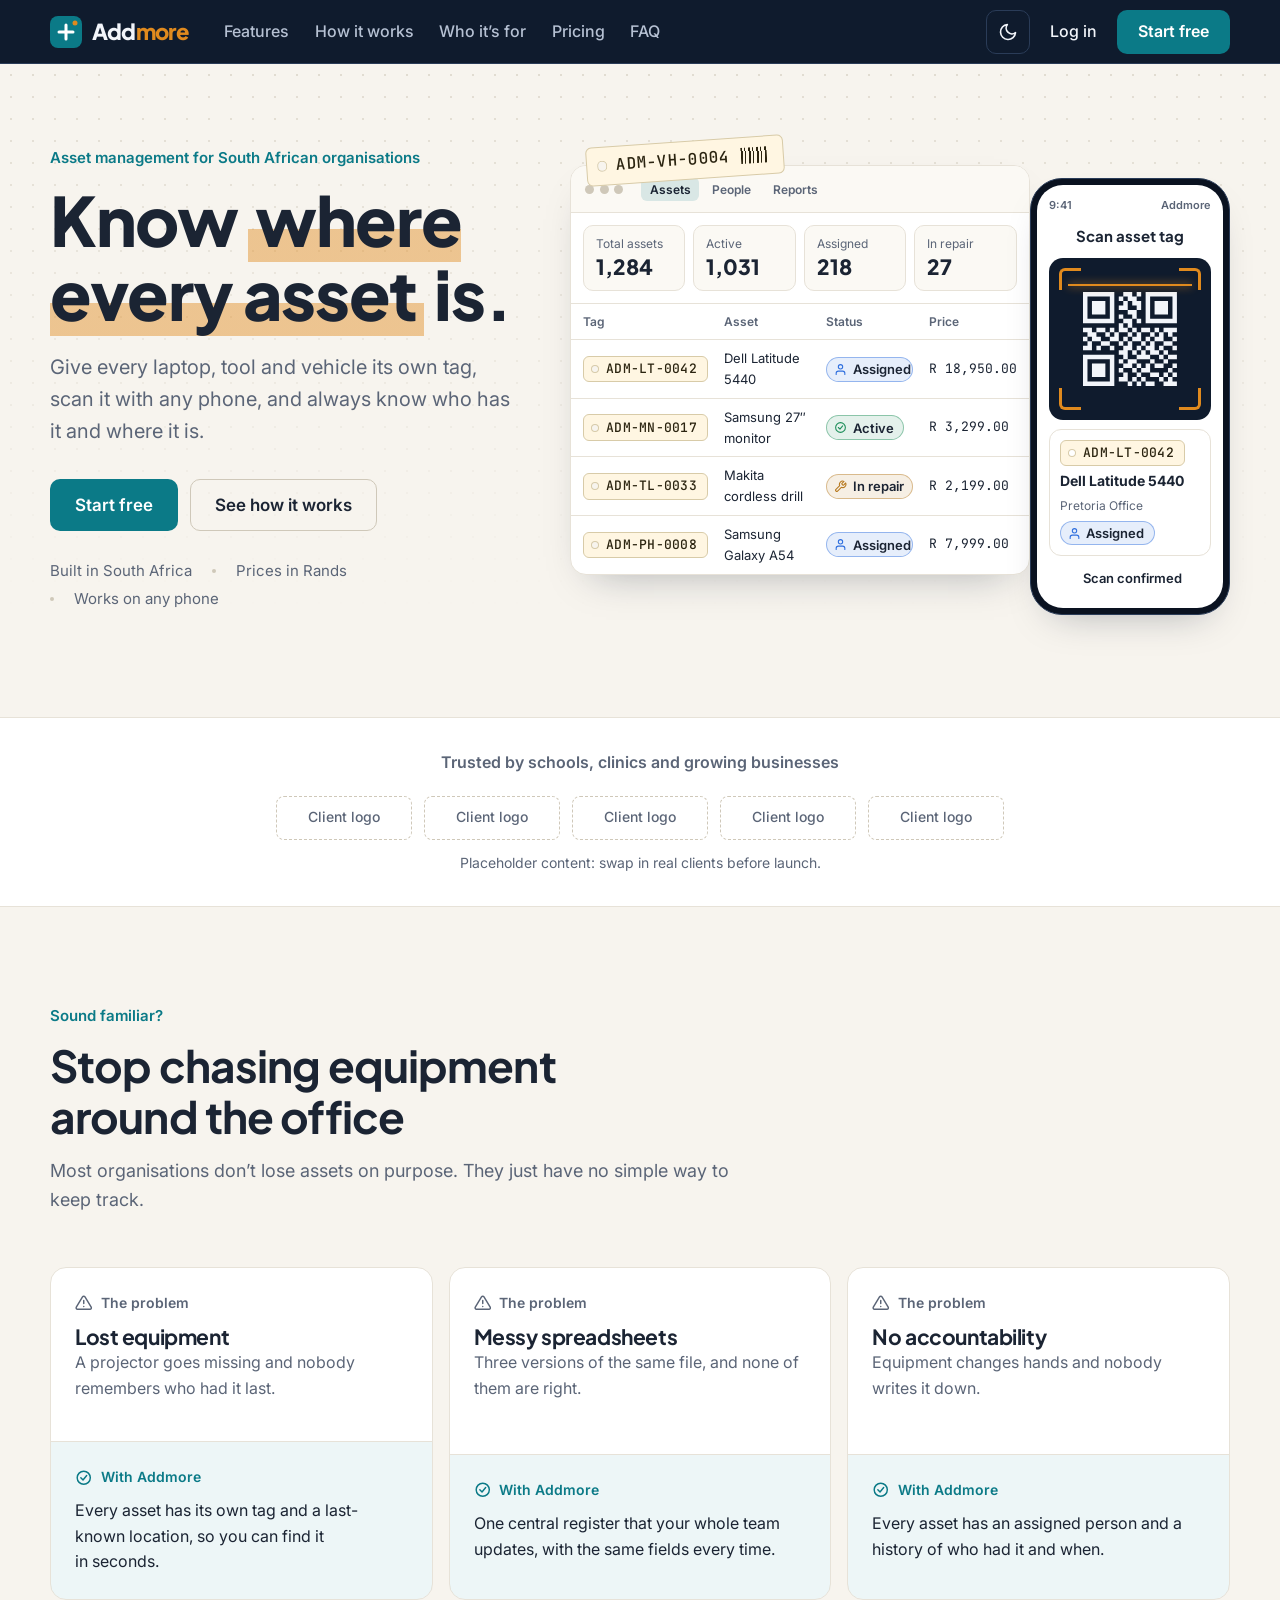
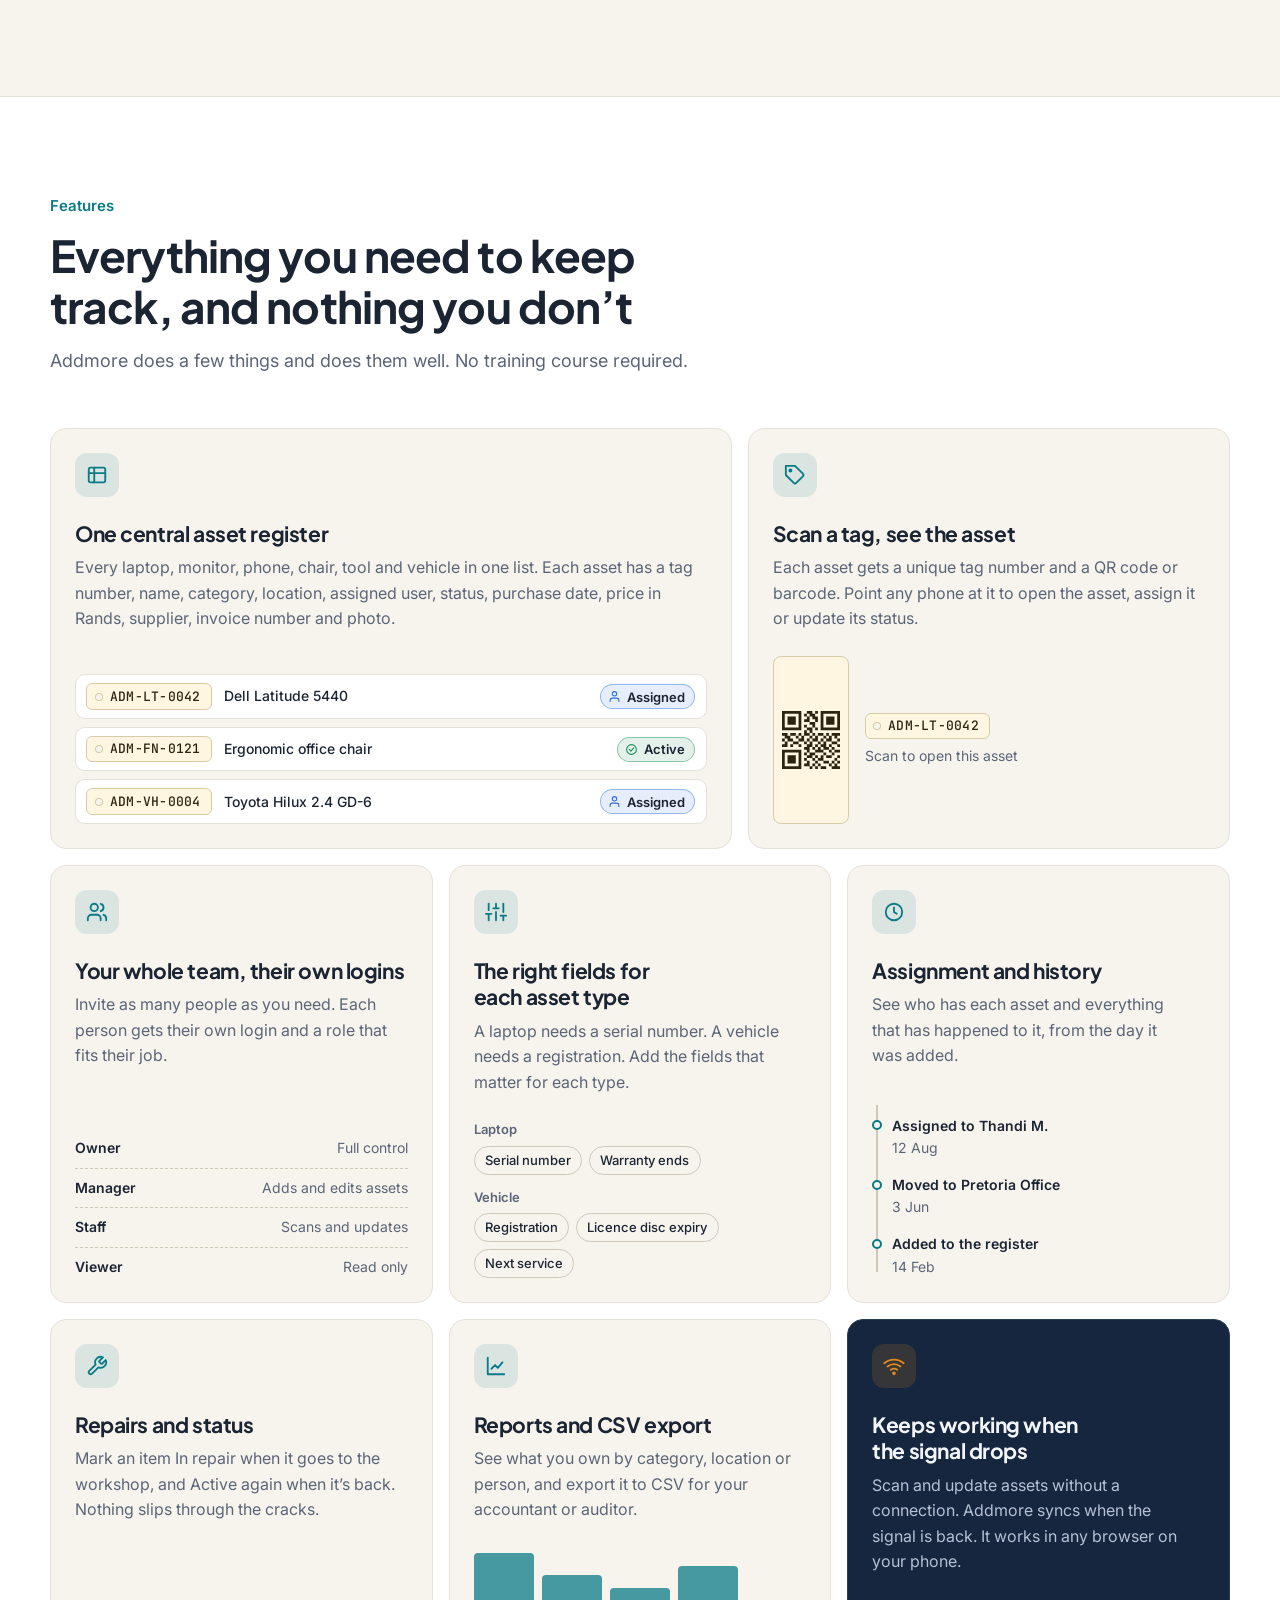
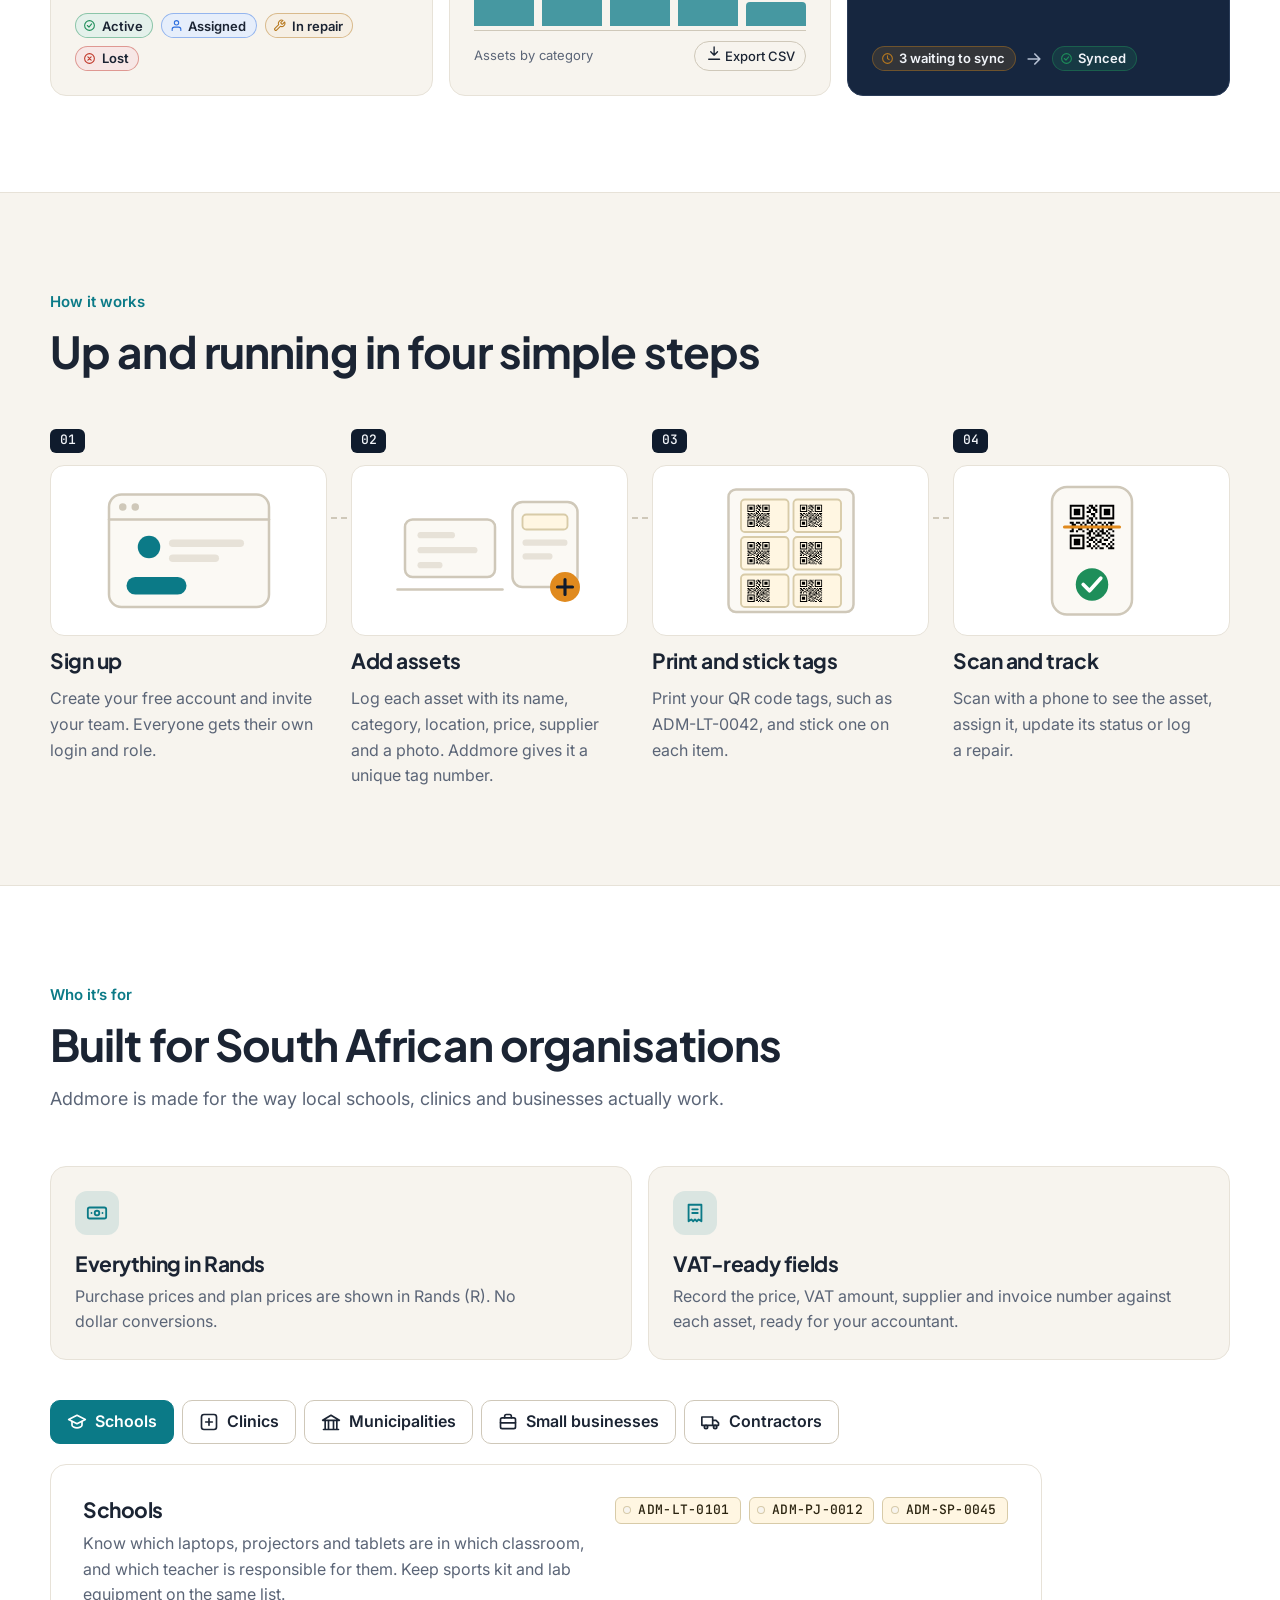
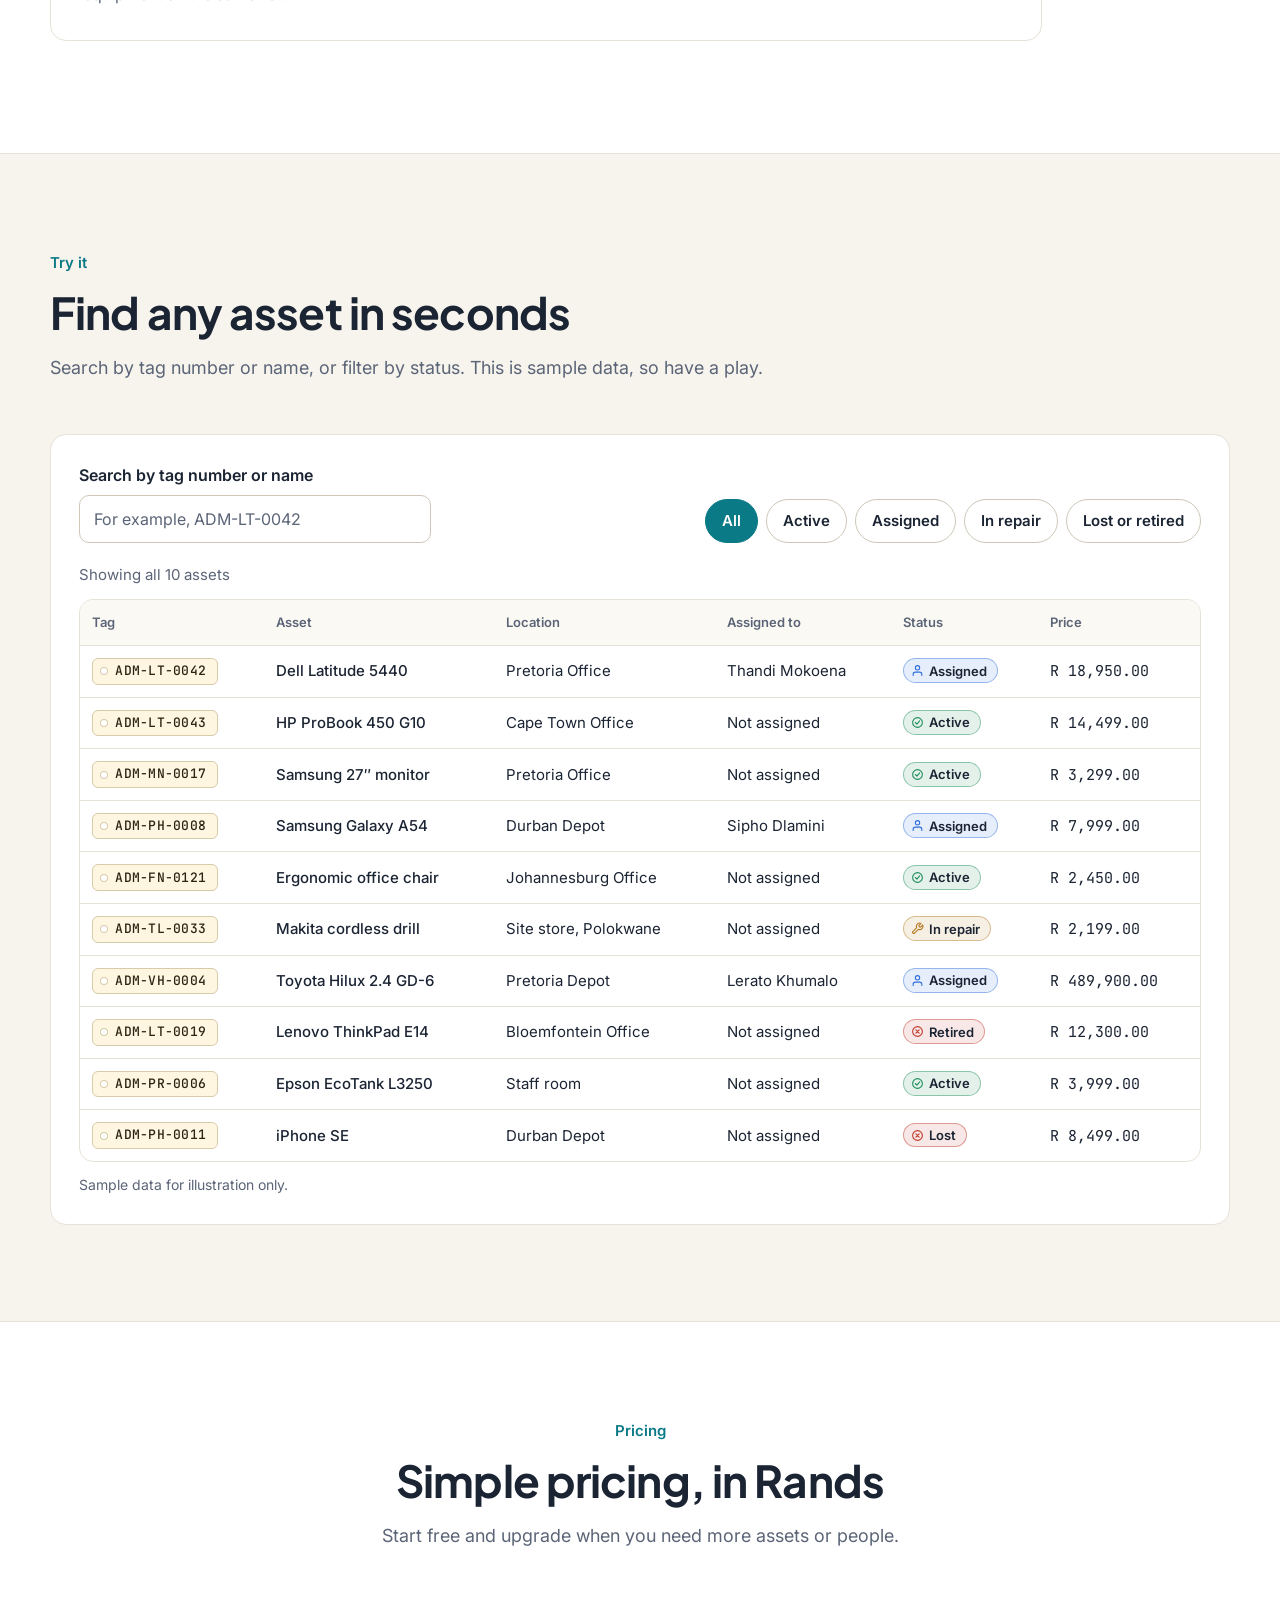
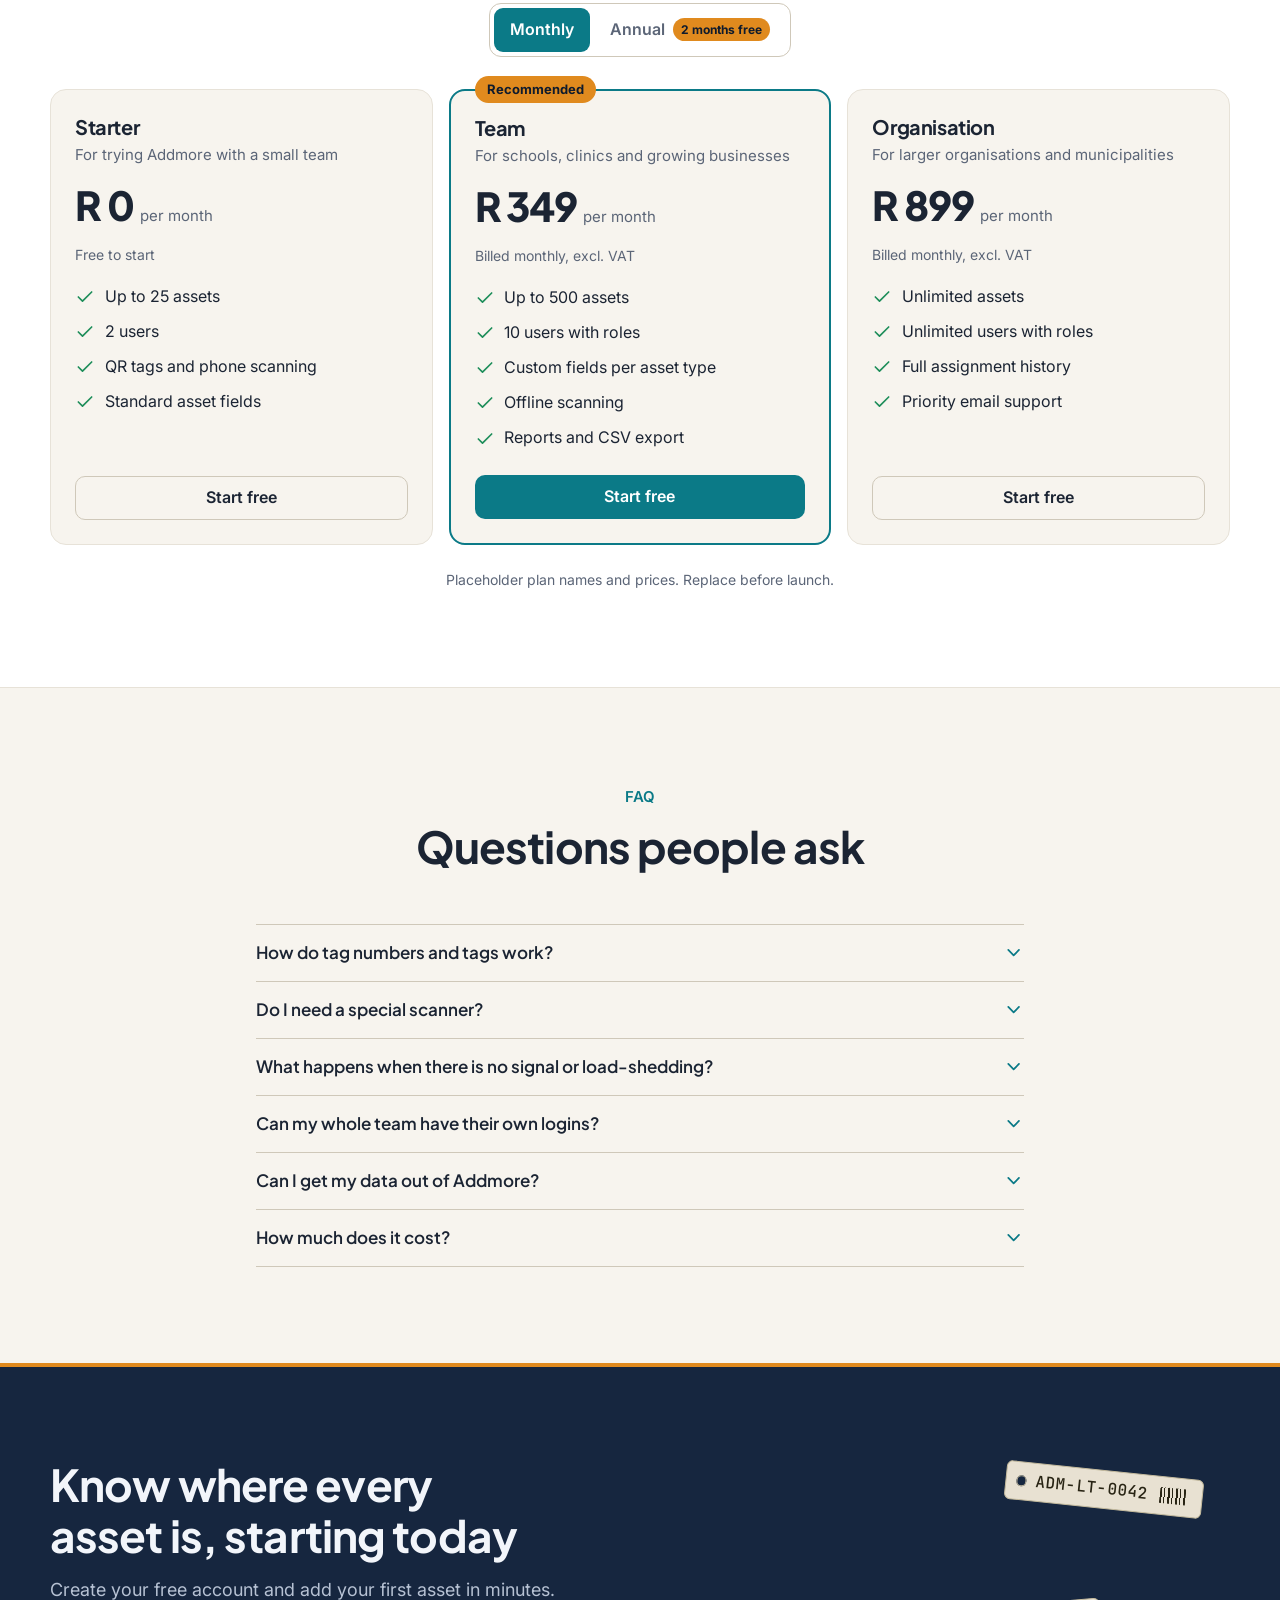
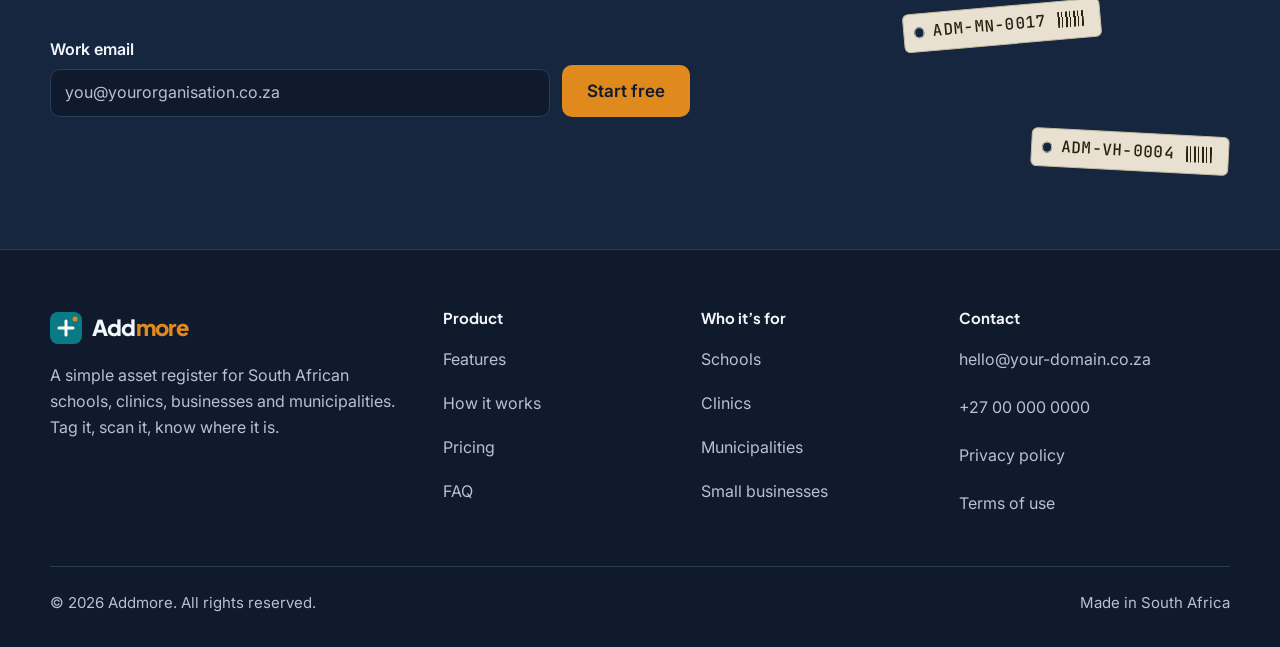
==== commit 0219613d: "Latest updates" ====
--- a/index.html
+++ b/index.html
@@ -823,7 +823,7 @@
   .bento { grid-template-columns: repeat(2, 1fr); }
   .bento__card--s7, .bento__card--s5 { grid-column: span 2; }
   .steps { grid-template-columns: repeat(2, 1fr); }
-  .facts { grid-template-columns: repeat(3, 1fr); }
+  .facts { grid-template-columns: repeat(2, 1fr); }
   .tabs__panel { grid-template-columns: 1.3fr 1fr; padding: 2rem; }
   .demo { padding: 1.75rem; }
   .demo__controls { flex-direction: row; align-items: flex-end; justify-content: space-between; }
@@ -920,6 +920,7 @@
     <symbol id="i-check-circle" viewBox="0 0 24 24"><circle cx="12" cy="12" r="9"/><path d="m8 12 3 3 5-6"/></symbol>
     <symbol id="i-x-circle" viewBox="0 0 24 24"><circle cx="12" cy="12" r="9"/><path d="m15 9-6 6M9 9l6 6"/></symbol>
     <symbol id="i-arrow" viewBox="0 0 24 24"><path d="M5 12h14M13 6l6 6-6 6"/></symbol>
+    <symbol id="i-money" viewBox="0 0 24 24"><rect x="2" y="6" width="20" height="12" rx="2"/><circle cx="12" cy="12" r="2.5"/><path d="M6 12h.01M18 12h.01"/></symbol>
     <symbol id="i-tag" viewBox="0 0 24 24"><path d="M20.6 13.4 13.4 20.6a2 2 0 0 1-2.8 0L2 12V2h10l8.6 8.6a2 2 0 0 1 0 2.8z"/><circle cx="7" cy="7" r="1.2"/></symbol>
   </svg>
 
@@ -941,8 +942,8 @@
           <li><a class="nav__link" href="#local">Who it&rsquo;s for</a></li>
           <li><a class="nav__link" href="#pricing">Pricing</a></li>
           <li><a class="nav__link" href="#faq">FAQ</a></li>
-          <!-- PLACEHOLDER: point "Log in" at the real login page -->
-          <li class="nav__item--mobile"><a class="nav__link" href="#">Log in</a></li>
+          <!-- TEMP: "Log in" opens dashboard.html for testing. Point it at the real login page later -->
+          <li class="nav__item--mobile"><a class="nav__link" href="login.html">Log in</a></li>
           <li class="nav__item--mobile nav__item--mobile--cta"><a class="btn btn--primary" href="#start">Start free</a></li>
         </ul>
       </nav>
@@ -952,8 +953,8 @@
           <svg class="icon theme-toggle__moon" aria-hidden="true" focusable="false"><use href="#i-moon"></use></svg>
           <svg class="icon theme-toggle__sun" aria-hidden="true" focusable="false"><use href="#i-sun"></use></svg>
         </button>
-        <!-- PLACEHOLDER: point "Log in" at the real login page -->
-        <a class="login-link" href="#">Log in</a>
+        <!-- TEMP: "Log in" opens dashboard.html for testing. Point it at the real login page later -->
+        <a class="login-link" href="login.html">Log in</a>
         <a class="btn btn--primary header-cta" href="#start">Start free</a>
         <button class="icon-btn menu-toggle" id="menu-toggle" type="button" aria-expanded="false" aria-controls="primary-nav" aria-label="Menu">
           <svg class="icon menu-toggle__open" aria-hidden="true" focusable="false"><use href="#i-menu"></use></svg>
@@ -1296,7 +1297,7 @@
 
         <div class="facts">
           <article class="card fact reveal">
-            <span class="icon-badge"><svg class="icon" aria-hidden="true" focusable="false"><use href="#i-tag"></use></svg></span>
+            <span class="icon-badge"><svg class="icon" aria-hidden="true" focusable="false"><use href="#i-money"></use></svg></span>
             <h3>Everything in Rands</h3>
             <p>Purchase prices and plan prices are shown in Rands (R). No dollar conversions.</p>
           </article>
@@ -1304,11 +1305,6 @@
             <span class="icon-badge"><svg class="icon" aria-hidden="true" focusable="false"><use href="#i-receipt"></use></svg></span>
             <h3>VAT-ready fields</h3>
             <p>Record the price, VAT amount, supplier and invoice number against each asset, ready for your accountant.</p>
-          </article>
-          <article class="card fact reveal reveal--d2">
-            <span class="icon-badge"><svg class="icon" aria-hidden="true" focusable="false"><use href="#i-wifi"></use></svg></span>
-            <h3>Load-shedding friendly</h3>
-            <p>Keep scanning when the power or signal drops. Your changes sync when you&rsquo;re back online.</p>
           </article>
         </div>
 
@@ -1819,7 +1815,7 @@
             return;
           }
           emailEl.removeAttribute('aria-invalid');
-          showMessage('Thank you. We\u2019ll email you at ' + value + ' with the next step.', 'success');
+          window.location.href = 'login.html?mode=signup&email=' + encodeURIComponent(value);
           form.reset();
         });
       }
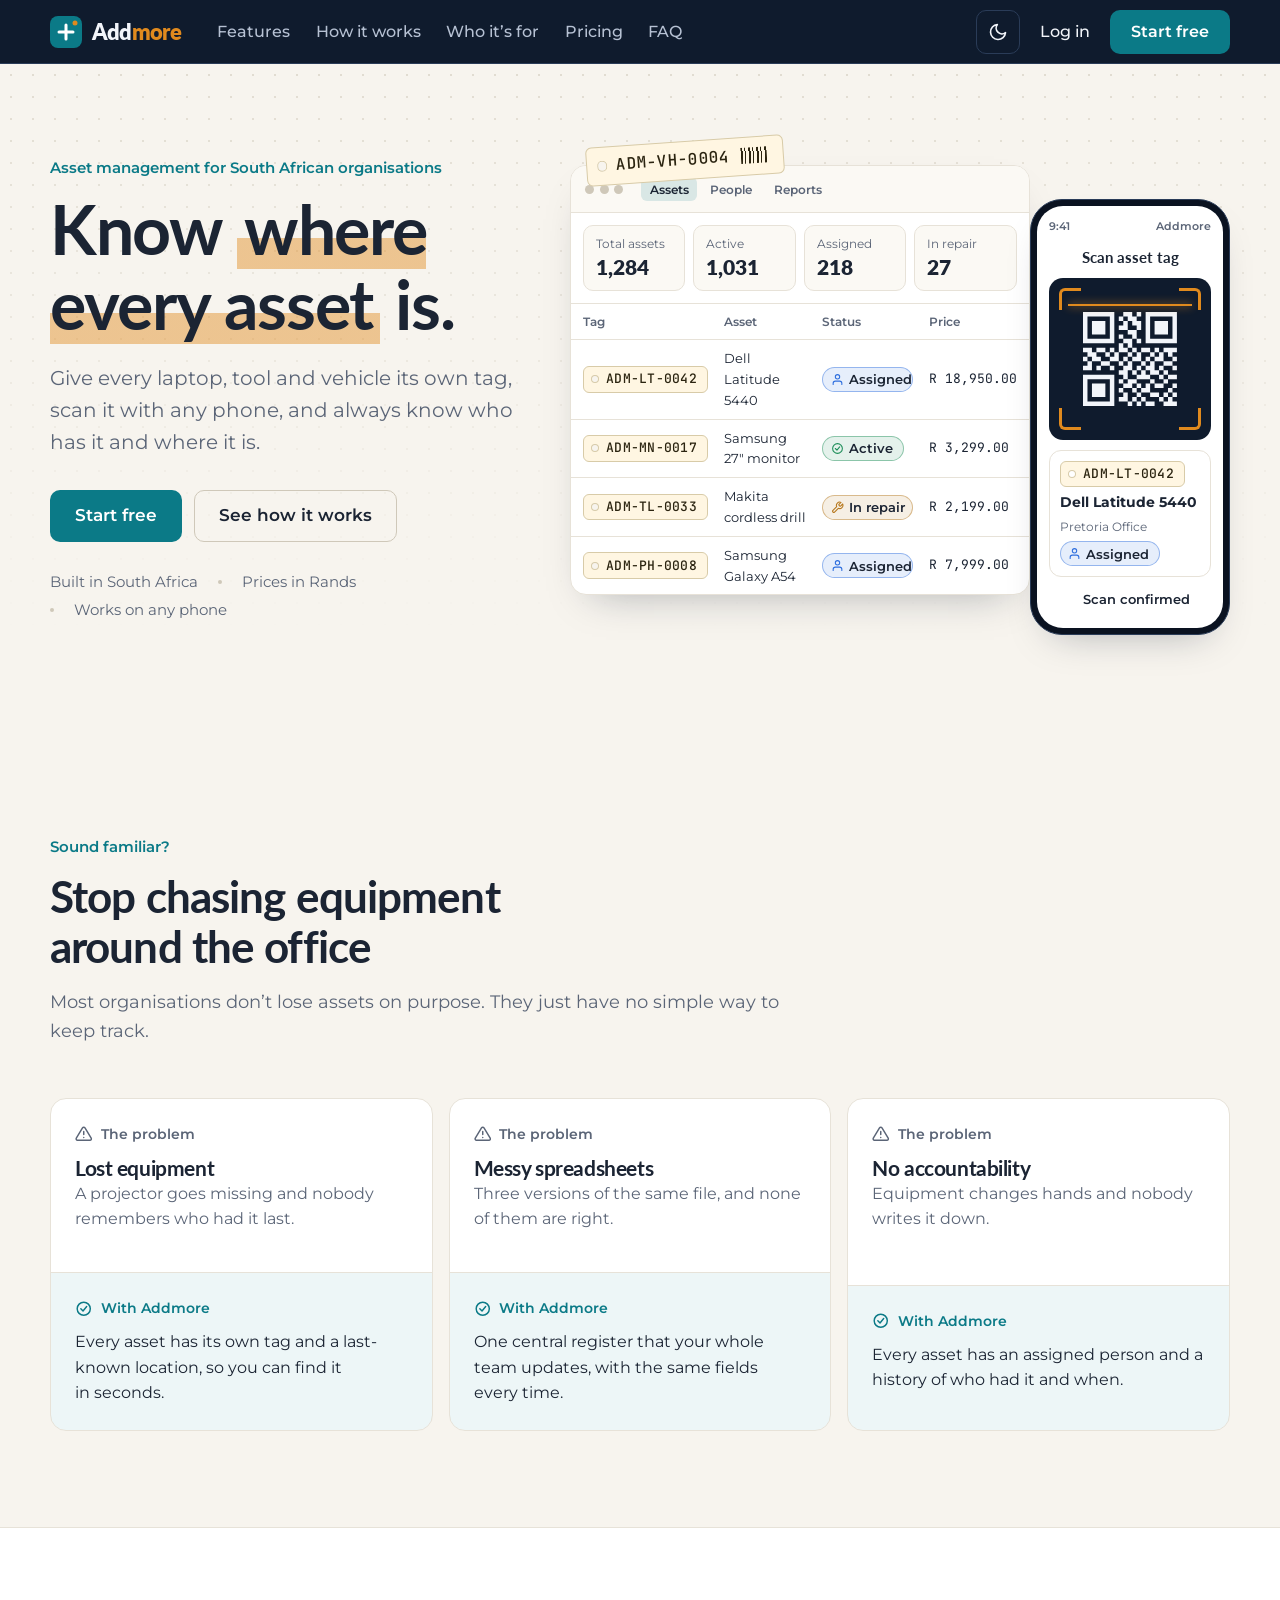
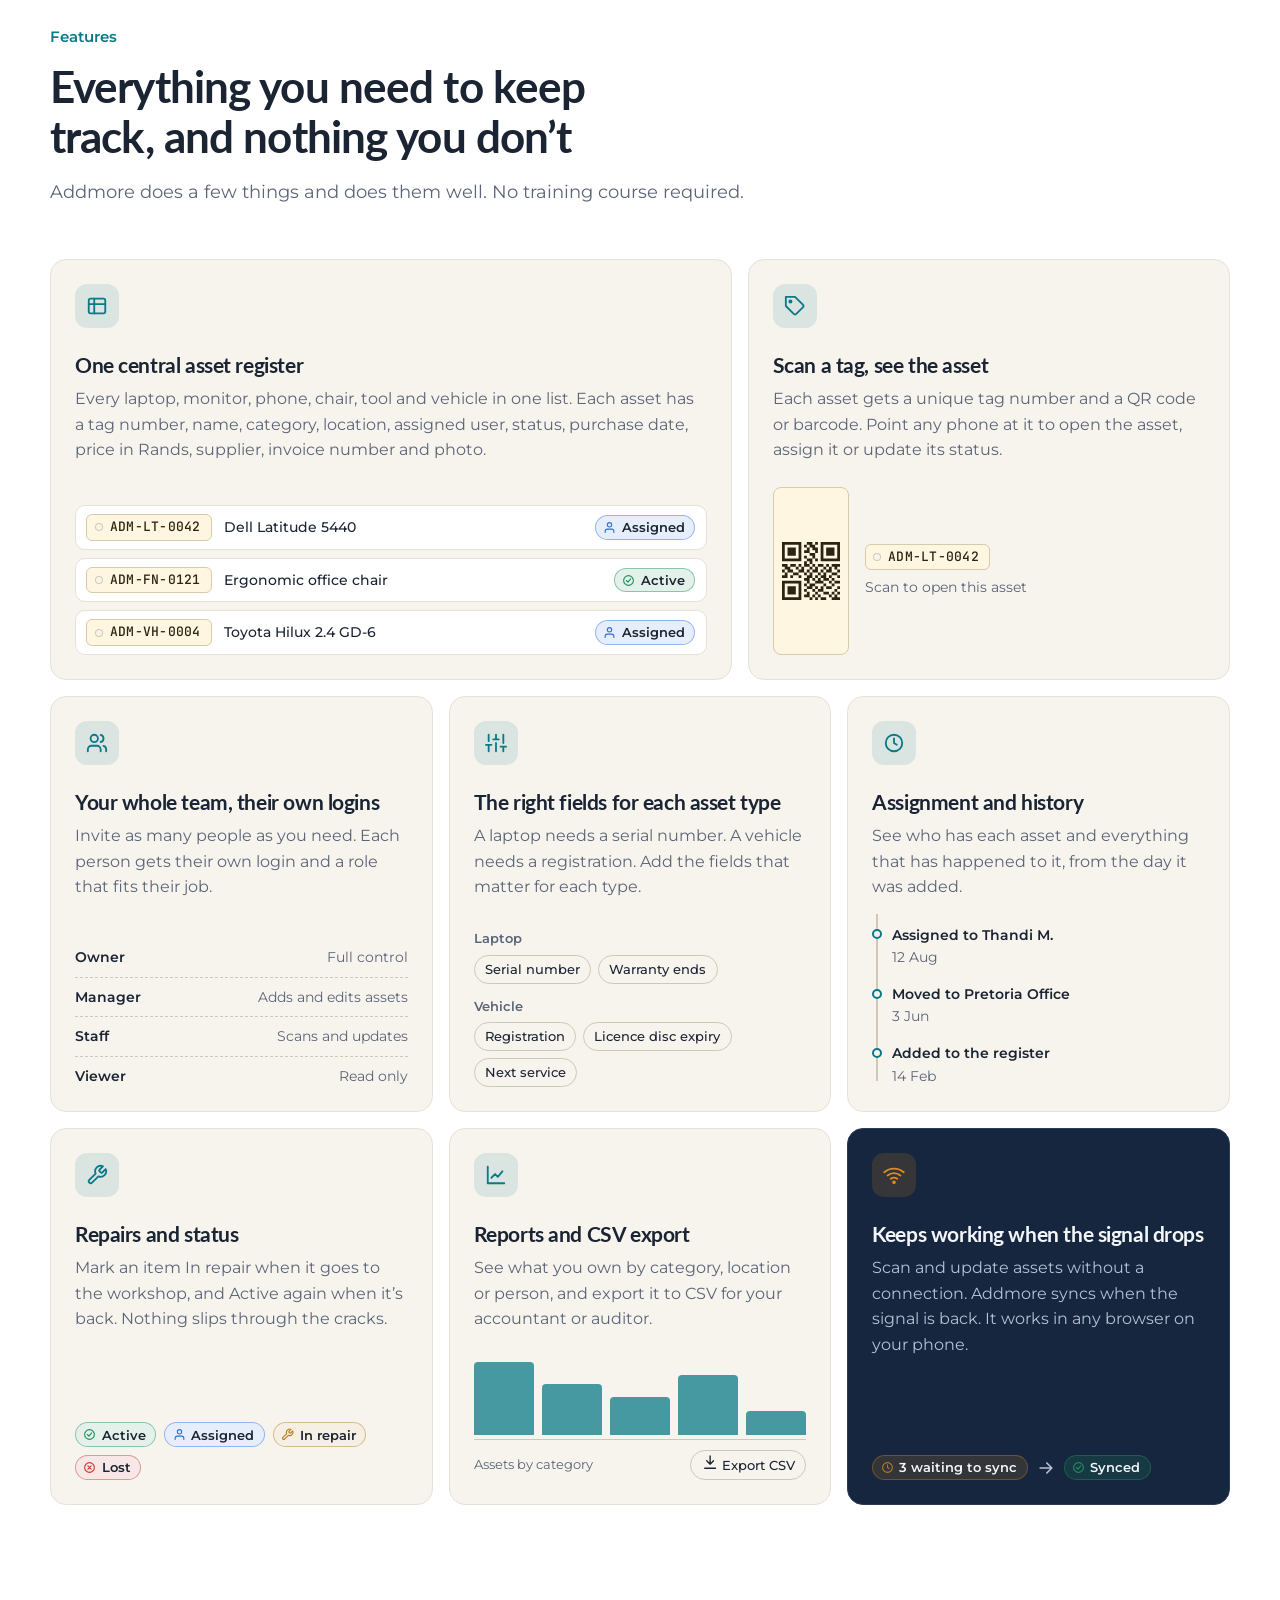
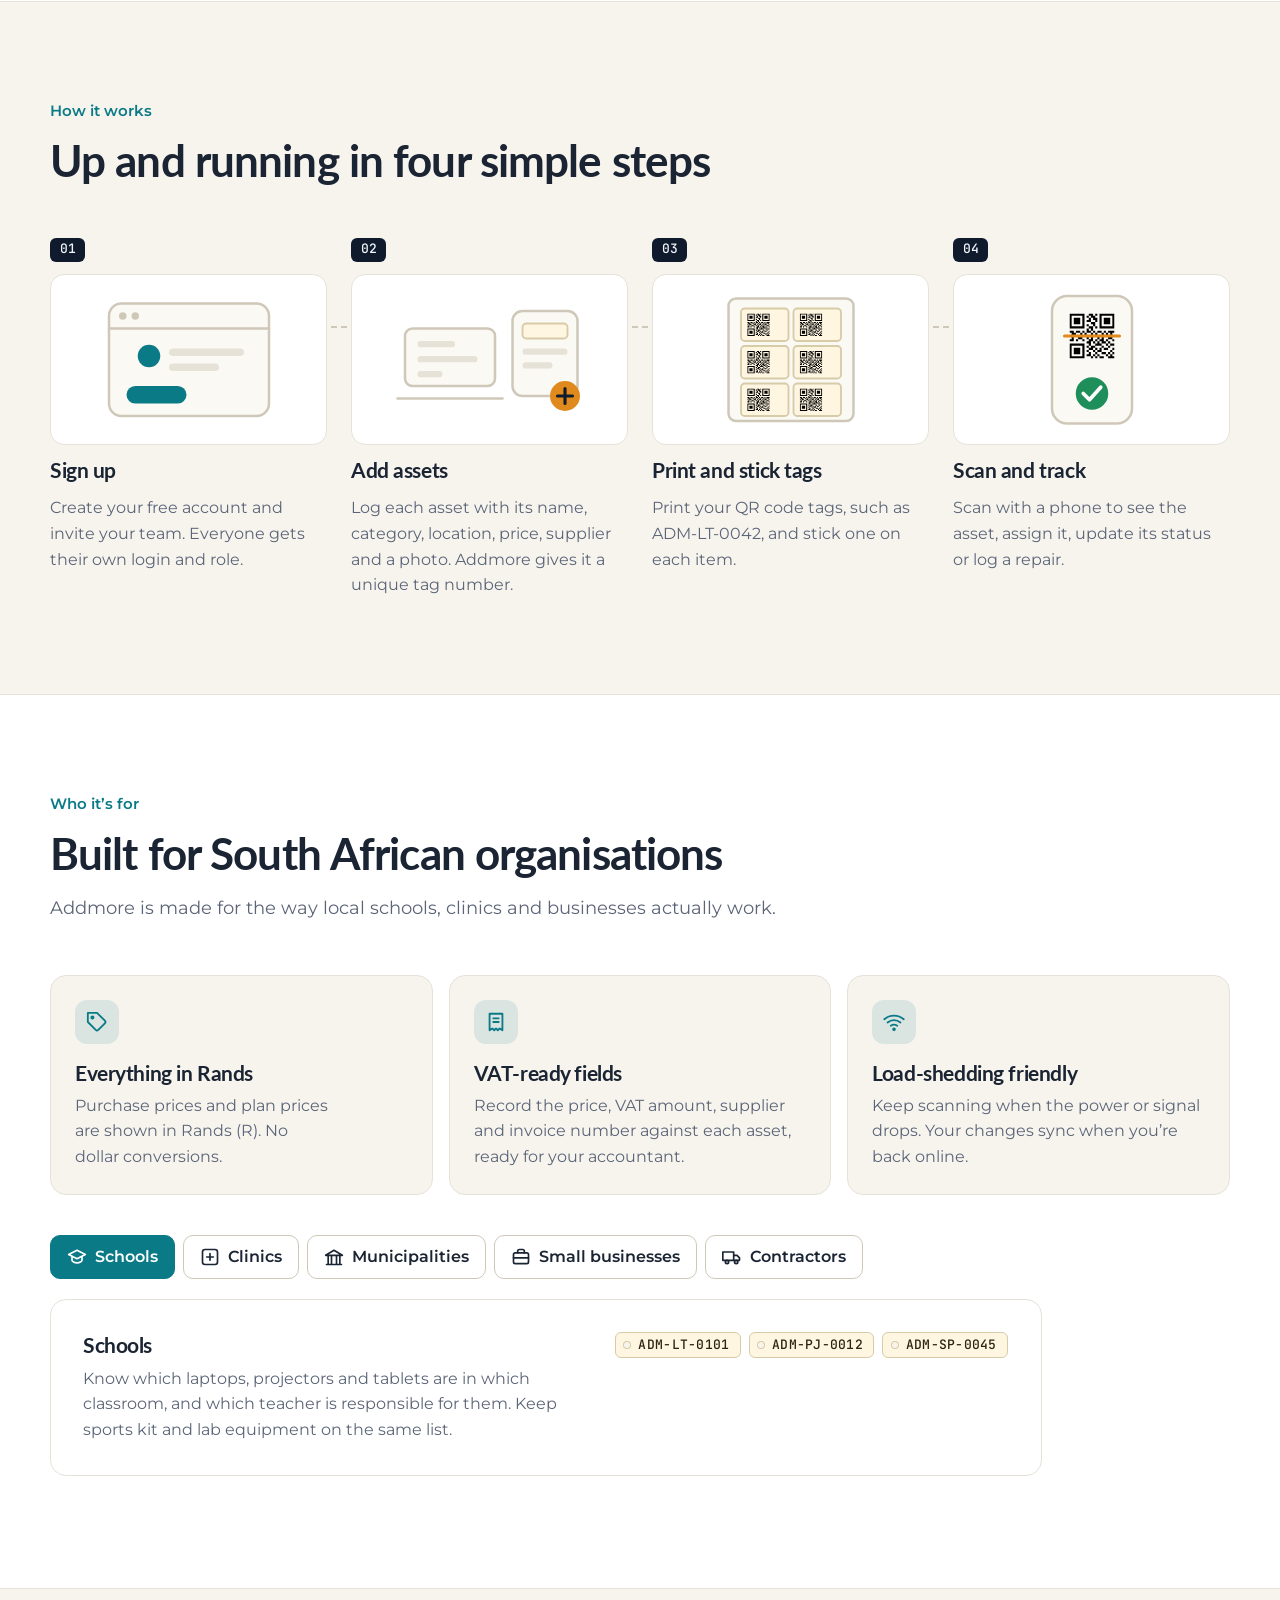
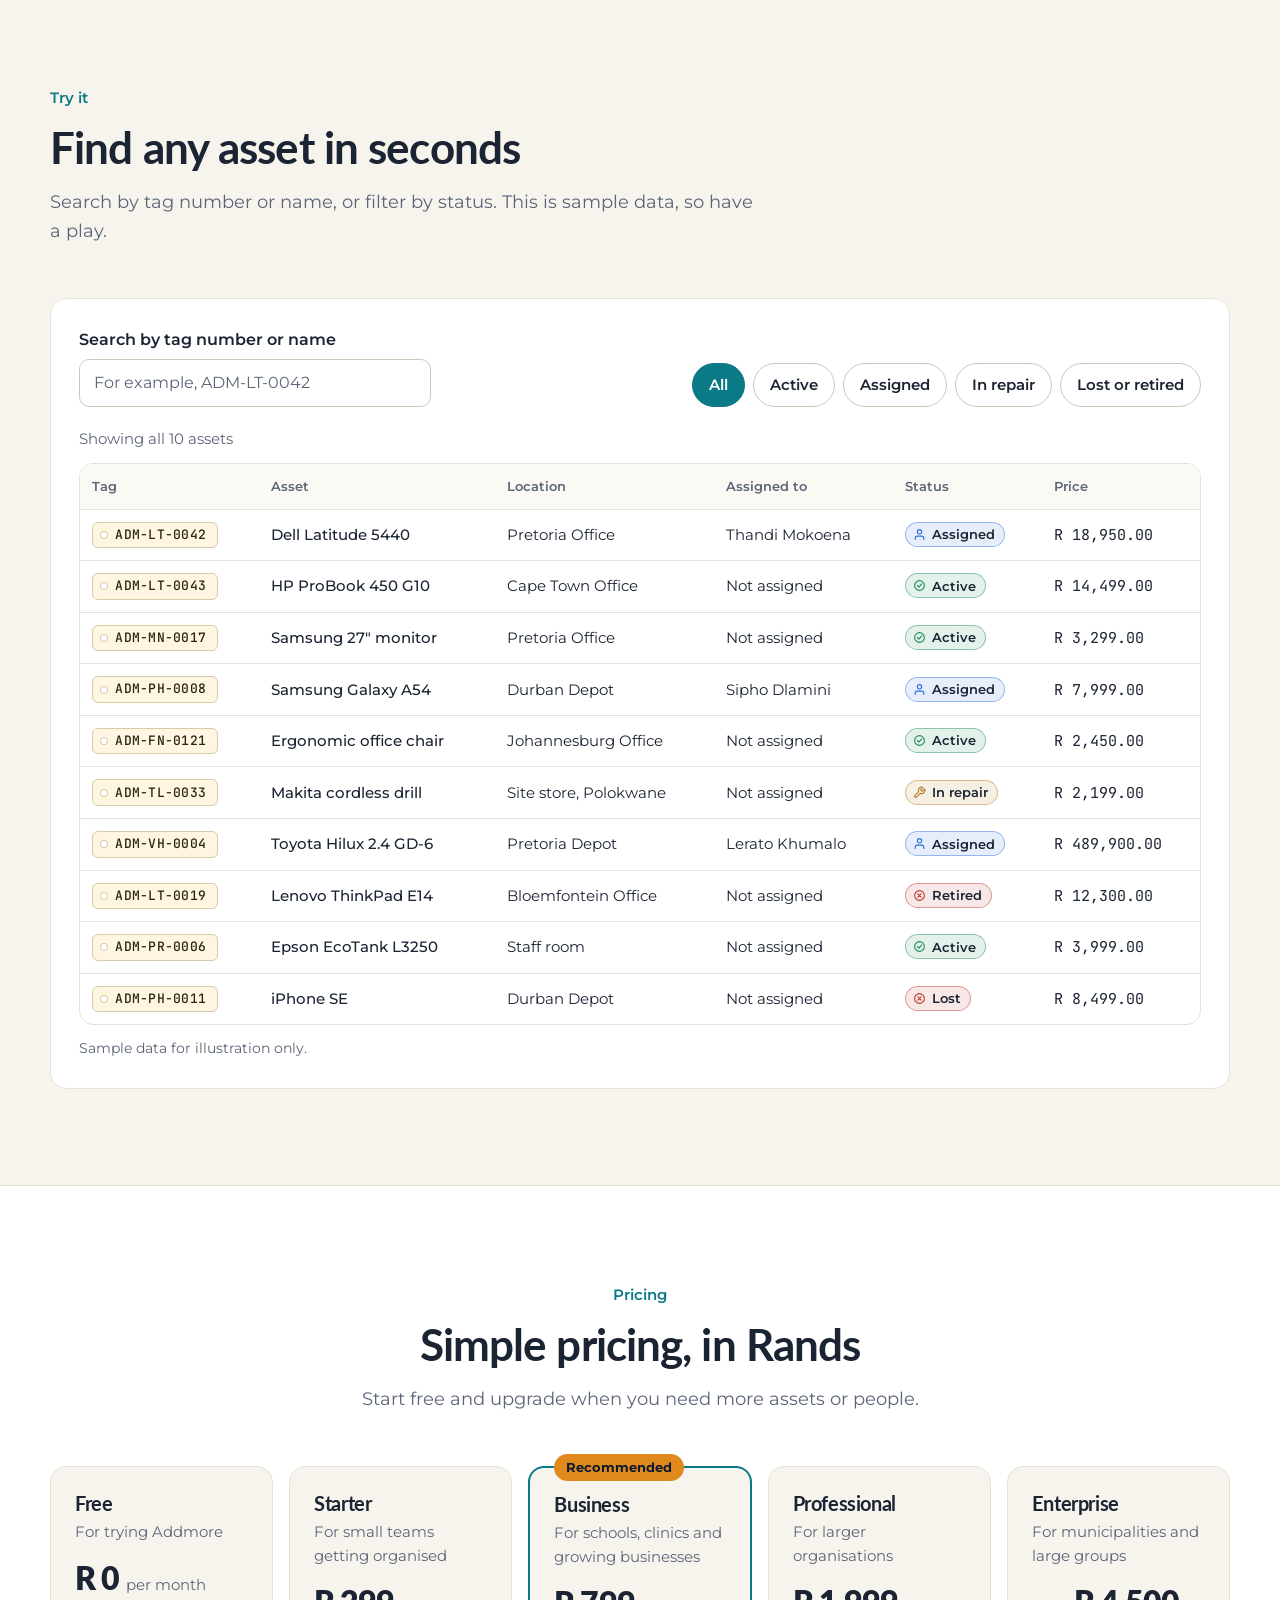
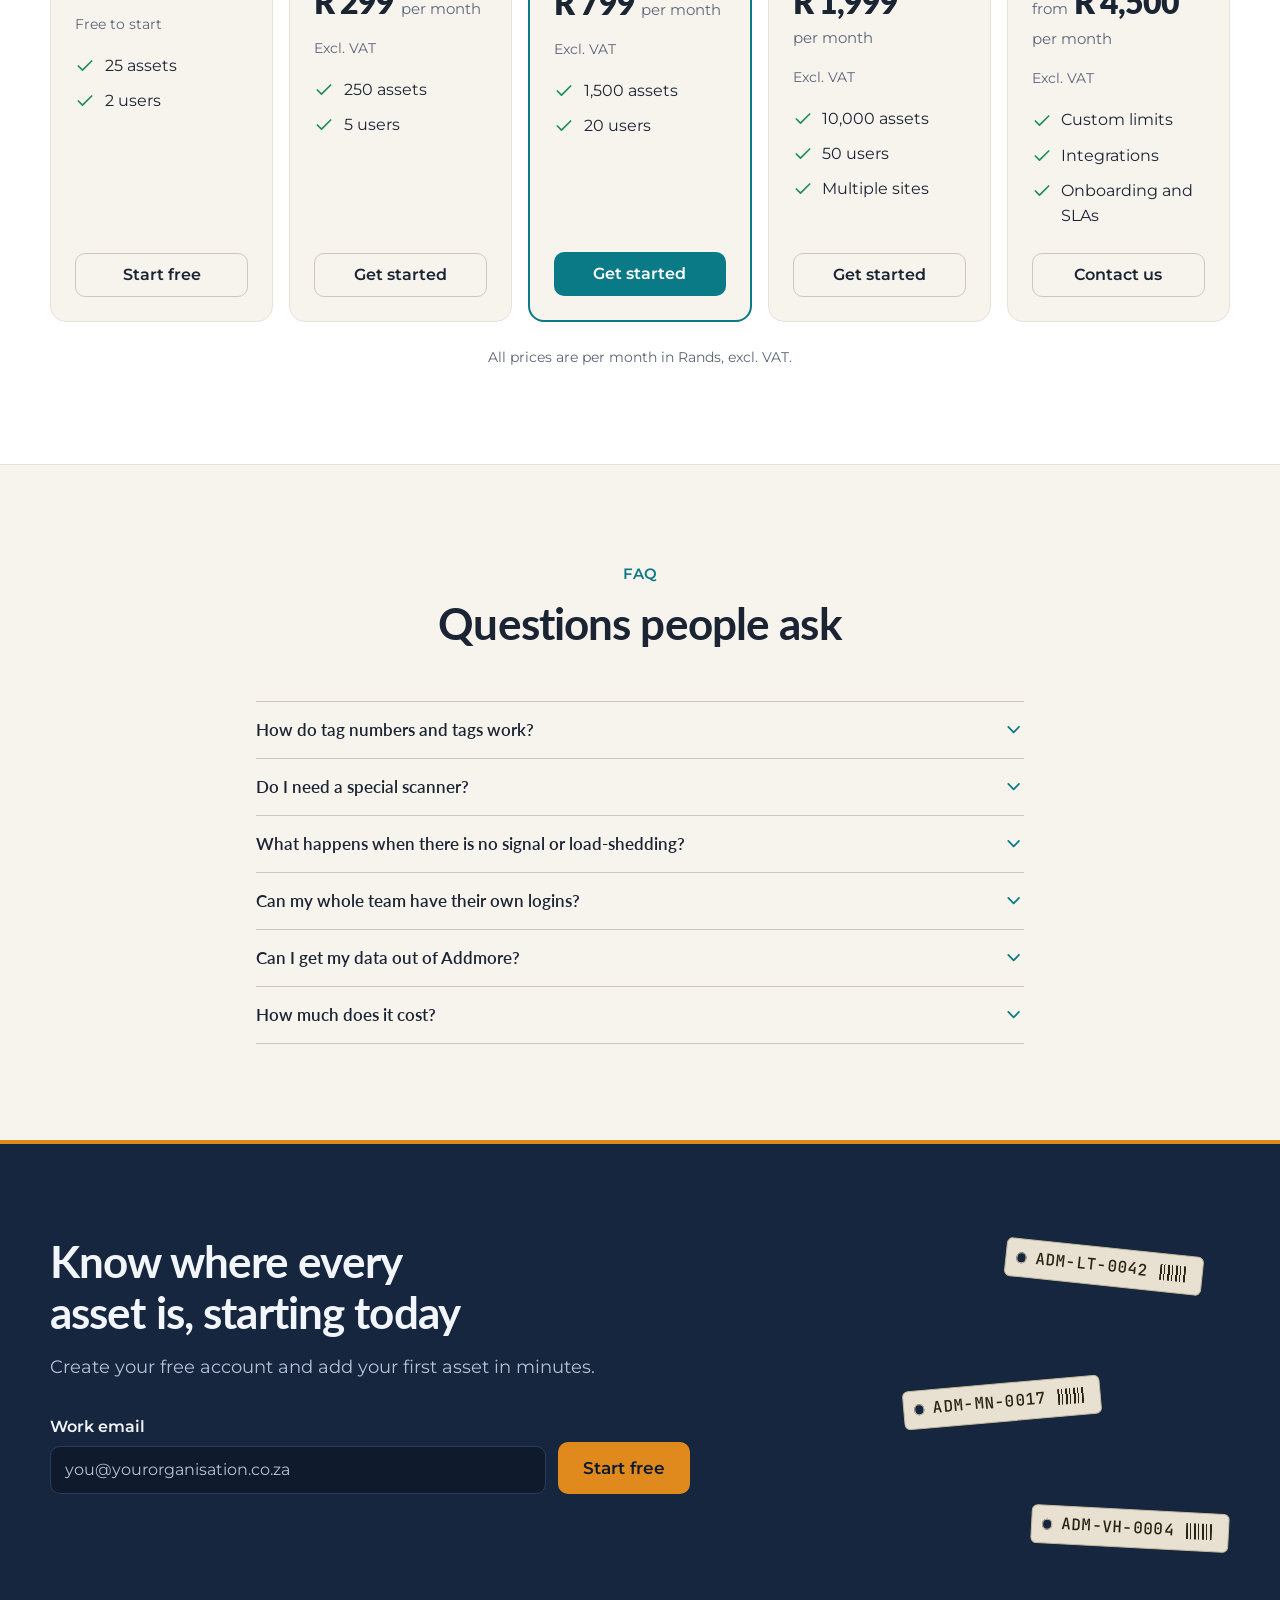
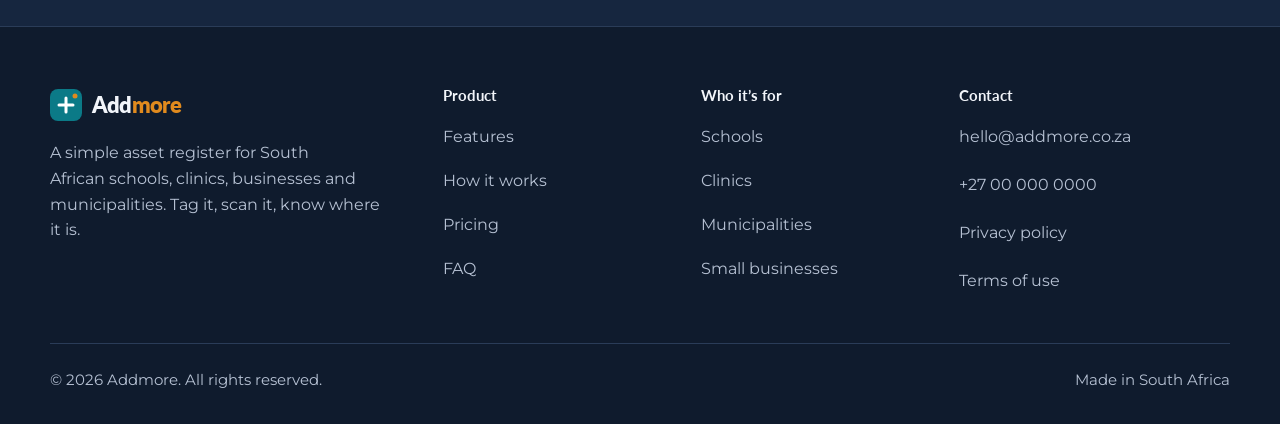
==== commit c14fc2a7: "Improve mobile responsiveness & fonts" ====
--- a/index.html
+++ b/index.html
@@ -17,7 +17,7 @@
   <!-- Fonts: only the weights used on this page -->
   <link rel="preconnect" href="https://fonts.googleapis.com">
   <link rel="preconnect" href="https://fonts.gstatic.com" crossorigin>
-  <link rel="stylesheet" href="https://fonts.googleapis.com/css2?family=Inter:wght@400;500;600&amp;family=JetBrains+Mono:wght@400;500&amp;family=Plus+Jakarta+Sans:wght@600;700;800&amp;display=swap">
+  <link rel="stylesheet" href="https://fonts.googleapis.com/css2?family=Lato:wght@400;700;900&amp;family=Montserrat:wght@400;500;600;700&amp;family=JetBrains+Mono:wght@400;500&amp;display=swap">
 
   <!-- Runs before first paint: marks JS as available and applies the saved or system theme (no flash) -->
   <script>
@@ -84,8 +84,8 @@
   --hole: var(--surface);
 
   /* Type */
-  --font-head: "Plus Jakarta Sans", system-ui, sans-serif;
-  --font-body: "Inter", system-ui, -apple-system, "Segoe UI", sans-serif;
+  --font-head: "Lato", system-ui, sans-serif;
+  --font-body: "Montserrat", system-ui, -apple-system, "Segoe UI", sans-serif;
   --font-mono: "JetBrains Mono", ui-monospace, "SFMono-Regular", Menlo, monospace;
 
   /* Shape and space */
@@ -823,7 +823,7 @@
   .bento { grid-template-columns: repeat(2, 1fr); }
   .bento__card--s7, .bento__card--s5 { grid-column: span 2; }
   .steps { grid-template-columns: repeat(2, 1fr); }
-  .facts { grid-template-columns: repeat(2, 1fr); }
+  .facts { grid-template-columns: repeat(3, 1fr); }
   .tabs__panel { grid-template-columns: 1.3fr 1fr; padding: 2rem; }
   .demo { padding: 1.75rem; }
   .demo__controls { flex-direction: row; align-items: flex-end; justify-content: space-between; }
@@ -879,6 +879,18 @@
   .phone__scanline { animation: none; top: 50%; }
   .tick__ring, .tick__check { animation: none; stroke-dashoffset: 0; }
 }
+  /* === Addmore type overrides: Lato headings, Montserrat body === */
+:root { --font-head: "Lato", system-ui, sans-serif; --font-body: "Montserrat", system-ui, -apple-system, "Segoe UI", sans-serif; }
+body { font-family: var(--font-body); }
+h1, h2, h3, h4, h5, h6, .footer__title { font-family: var(--font-head) !important; font-weight: 700 !important; }
+  /* === Addmore pricing: five plans === */
+.plans--five .plan__amount { font-size: 2rem; }
+.plans--five .plan__price { flex-wrap: wrap; }
+.plans--five .plan__badge { white-space: nowrap; }
+@media (min-width: 700px) { .plans--five { grid-template-columns: repeat(3, 1fr); max-width: none; align-items: stretch; } }
+@media (min-width: 1100px) { .plans--five { grid-template-columns: repeat(5, 1fr); } }
+  /* === Addmore mobile menu === */
+.js .nav { max-height: calc(100vh - 4.5rem); max-height: calc(100dvh - 4.5rem); overflow-y: auto; overscroll-behavior: contain; }
   </style>
 </head>
 
@@ -920,7 +932,6 @@
     <symbol id="i-check-circle" viewBox="0 0 24 24"><circle cx="12" cy="12" r="9"/><path d="m8 12 3 3 5-6"/></symbol>
     <symbol id="i-x-circle" viewBox="0 0 24 24"><circle cx="12" cy="12" r="9"/><path d="m15 9-6 6M9 9l6 6"/></symbol>
     <symbol id="i-arrow" viewBox="0 0 24 24"><path d="M5 12h14M13 6l6 6-6 6"/></symbol>
-    <symbol id="i-money" viewBox="0 0 24 24"><rect x="2" y="6" width="20" height="12" rx="2"/><circle cx="12" cy="12" r="2.5"/><path d="M6 12h.01M18 12h.01"/></symbol>
     <symbol id="i-tag" viewBox="0 0 24 24"><path d="M20.6 13.4 13.4 20.6a2 2 0 0 1-2.8 0L2 12V2h10l8.6 8.6a2 2 0 0 1 0 2.8z"/><circle cx="7" cy="7" r="1.2"/></symbol>
   </svg>
 
@@ -1039,22 +1050,6 @@
       </div>
     </section>
 
-    <!-- ===== 3. SOCIAL PROOF STRIP ===== -->
-    <section class="proof" aria-label="Who uses Addmore">
-      <div class="container">
-        <!-- PLACEHOLDER: this line and the logos below are placeholder content. Replace with real client logos (with permission) or remove the strip. -->
-        <p class="proof__title">Trusted by schools, clinics and growing businesses</p>
-        <ul class="proof__logos">
-          <li class="proof__logo">Client logo</li>
-          <li class="proof__logo">Client logo</li>
-          <li class="proof__logo">Client logo</li>
-          <li class="proof__logo">Client logo</li>
-          <li class="proof__logo">Client logo</li>
-        </ul>
-        <p class="proof__note">Placeholder content: swap in real clients before launch.</p>
-      </div>
-    </section>
-
     <!-- ===== 4. PROBLEM AND SOLUTION ===== -->
     <section class="section" id="problem" aria-labelledby="problem-title">
       <div class="container">
@@ -1297,7 +1292,7 @@
 
         <div class="facts">
           <article class="card fact reveal">
-            <span class="icon-badge"><svg class="icon" aria-hidden="true" focusable="false"><use href="#i-money"></use></svg></span>
+            <span class="icon-badge"><svg class="icon" aria-hidden="true" focusable="false"><use href="#i-tag"></use></svg></span>
             <h3>Everything in Rands</h3>
             <p>Purchase prices and plan prices are shown in Rands (R). No dollar conversions.</p>
           </article>
@@ -1305,6 +1300,11 @@
             <span class="icon-badge"><svg class="icon" aria-hidden="true" focusable="false"><use href="#i-receipt"></use></svg></span>
             <h3>VAT-ready fields</h3>
             <p>Record the price, VAT amount, supplier and invoice number against each asset, ready for your accountant.</p>
+          </article>
+          <article class="card fact reveal reveal--d2">
+            <span class="icon-badge"><svg class="icon" aria-hidden="true" focusable="false"><use href="#i-wifi"></use></svg></span>
+            <h3>Load-shedding friendly</h3>
+            <p>Keep scanning when the power or signal drops. Your changes sync when you&rsquo;re back online.</p>
           </article>
         </div>
 
@@ -1418,66 +1418,81 @@
           <p class="section__lead">Start free and upgrade when you need more assets or people.</p>
         </div>
 
-        <div class="pricing__toggle">
-          <div class="toggle" role="group" aria-label="Billing period">
-            <button class="toggle__btn" type="button" data-billing="monthly" aria-pressed="true">Monthly</button>
-            <button class="toggle__btn" type="button" data-billing="annual" aria-pressed="false">Annual <span class="toggle__badge">2 months free</span></button>
-          </div>
-        </div>
-
-        <!-- PLACEHOLDER: plan names, limits and Rand prices below are placeholders. Replace with your real pricing. -->
-        <div class="plans">
+        <div class="plans plans--five">
+          <article class="card plan reveal">
+            <div>
+              <h3 class="plan__name">Free</h3>
+              <p class="plan__for">For trying Addmore</p>
+            </div>
+            <p class="plan__price"><span class="plan__amount">R&nbsp;0</span><span class="plan__unit">per month</span></p>
+            <p class="plan__note">Free to start</p>
+            <ul class="plan__list">
+              <li><svg class="icon" aria-hidden="true" focusable="false"><use href="#i-check"></use></svg>25 assets</li>
+              <li><svg class="icon" aria-hidden="true" focusable="false"><use href="#i-check"></use></svg>2 users</li>
+            </ul>
+            <a class="btn btn--ghost btn--block" href="#start">Start free</a>
+          </article>
+
           <article class="card plan reveal">
             <div>
               <h3 class="plan__name">Starter</h3>
-              <p class="plan__for">For trying Addmore with a small team</p>
-            </div>
-            <p class="plan__price"><span class="plan__amount" data-monthly="R&nbsp;0" data-annual="R&nbsp;0">R&nbsp;0</span><span class="plan__unit">per month</span></p>
-            <p class="plan__note" data-monthly="Free to start" data-annual="Free to start">Free to start</p>
+              <p class="plan__for">For small teams getting organised</p>
+            </div>
+            <p class="plan__price"><span class="plan__amount">R&nbsp;299</span><span class="plan__unit">per month</span></p>
+            <p class="plan__note">Excl. VAT</p>
             <ul class="plan__list">
-              <li><svg class="icon" aria-hidden="true" focusable="false"><use href="#i-check"></use></svg>Up to 25 assets</li>
-              <li><svg class="icon" aria-hidden="true" focusable="false"><use href="#i-check"></use></svg>2 users</li>
-              <li><svg class="icon" aria-hidden="true" focusable="false"><use href="#i-check"></use></svg>QR tags and phone scanning</li>
-              <li><svg class="icon" aria-hidden="true" focusable="false"><use href="#i-check"></use></svg>Standard asset fields</li>
+              <li><svg class="icon" aria-hidden="true" focusable="false"><use href="#i-check"></use></svg>250 assets</li>
+              <li><svg class="icon" aria-hidden="true" focusable="false"><use href="#i-check"></use></svg>5 users</li>
             </ul>
-            <a class="btn btn--ghost btn--block" href="#start">Start free</a>
+            <a class="btn btn--ghost btn--block" href="#start">Get started</a>
           </article>
 
-          <article class="card plan plan--featured reveal reveal--d1">
+          <article class="card plan plan--featured reveal">
             <span class="plan__badge">Recommended</span>
             <div>
-              <h3 class="plan__name">Team</h3>
+              <h3 class="plan__name">Business</h3>
               <p class="plan__for">For schools, clinics and growing businesses</p>
             </div>
-            <p class="plan__price"><span class="plan__amount" data-monthly="R&nbsp;349" data-annual="R&nbsp;290">R&nbsp;349</span><span class="plan__unit">per month</span></p>
-            <p class="plan__note" data-monthly="Billed monthly, excl. VAT" data-annual="Billed R&nbsp;3,490 a year, excl. VAT">Billed monthly, excl. VAT</p>
+            <p class="plan__price"><span class="plan__amount">R&nbsp;799</span><span class="plan__unit">per month</span></p>
+            <p class="plan__note">Excl. VAT</p>
             <ul class="plan__list">
-              <li><svg class="icon" aria-hidden="true" focusable="false"><use href="#i-check"></use></svg>Up to 500 assets</li>
-              <li><svg class="icon" aria-hidden="true" focusable="false"><use href="#i-check"></use></svg>10 users with roles</li>
-              <li><svg class="icon" aria-hidden="true" focusable="false"><use href="#i-check"></use></svg>Custom fields per asset type</li>
-              <li><svg class="icon" aria-hidden="true" focusable="false"><use href="#i-check"></use></svg>Offline scanning</li>
-              <li><svg class="icon" aria-hidden="true" focusable="false"><use href="#i-check"></use></svg>Reports and CSV export</li>
+              <li><svg class="icon" aria-hidden="true" focusable="false"><use href="#i-check"></use></svg>1,500 assets</li>
+              <li><svg class="icon" aria-hidden="true" focusable="false"><use href="#i-check"></use></svg>20 users</li>
             </ul>
-            <a class="btn btn--primary btn--block" href="#start">Start free</a>
+            <a class="btn btn--primary btn--block" href="#start">Get started</a>
           </article>
 
-          <article class="card plan reveal reveal--d2">
+          <article class="card plan reveal">
             <div>
-              <h3 class="plan__name">Organisation</h3>
-              <p class="plan__for">For larger organisations and municipalities</p>
-            </div>
-            <p class="plan__price"><span class="plan__amount" data-monthly="R&nbsp;899" data-annual="R&nbsp;749">R&nbsp;899</span><span class="plan__unit">per month</span></p>
-            <p class="plan__note" data-monthly="Billed monthly, excl. VAT" data-annual="Billed R&nbsp;8,990 a year, excl. VAT">Billed monthly, excl. VAT</p>
+              <h3 class="plan__name">Professional</h3>
+              <p class="plan__for">For larger organisations</p>
+            </div>
+            <p class="plan__price"><span class="plan__amount">R&nbsp;1,999</span><span class="plan__unit">per month</span></p>
+            <p class="plan__note">Excl. VAT</p>
             <ul class="plan__list">
-              <li><svg class="icon" aria-hidden="true" focusable="false"><use href="#i-check"></use></svg>Unlimited assets</li>
-              <li><svg class="icon" aria-hidden="true" focusable="false"><use href="#i-check"></use></svg>Unlimited users with roles</li>
-              <li><svg class="icon" aria-hidden="true" focusable="false"><use href="#i-check"></use></svg>Full assignment history</li>
-              <li><svg class="icon" aria-hidden="true" focusable="false"><use href="#i-check"></use></svg>Priority email support</li>
+              <li><svg class="icon" aria-hidden="true" focusable="false"><use href="#i-check"></use></svg>10,000 assets</li>
+              <li><svg class="icon" aria-hidden="true" focusable="false"><use href="#i-check"></use></svg>50 users</li>
+              <li><svg class="icon" aria-hidden="true" focusable="false"><use href="#i-check"></use></svg>Multiple sites</li>
             </ul>
-            <a class="btn btn--ghost btn--block" href="#start">Start free</a>
+            <a class="btn btn--ghost btn--block" href="#start">Get started</a>
+          </article>
+
+          <article class="card plan reveal">
+            <div>
+              <h3 class="plan__name">Enterprise</h3>
+              <p class="plan__for">For municipalities and large groups</p>
+            </div>
+            <p class="plan__price"><span class="plan__unit">from</span><span class="plan__amount">R&nbsp;4,500</span><span class="plan__unit">per month</span></p>
+            <p class="plan__note">Excl. VAT</p>
+            <ul class="plan__list">
+              <li><svg class="icon" aria-hidden="true" focusable="false"><use href="#i-check"></use></svg>Custom limits</li>
+              <li><svg class="icon" aria-hidden="true" focusable="false"><use href="#i-check"></use></svg>Integrations</li>
+              <li><svg class="icon" aria-hidden="true" focusable="false"><use href="#i-check"></use></svg>Onboarding and SLAs</li>
+            </ul>
+            <a class="btn btn--ghost btn--block" href="mailto:hello@addmore.co.za">Contact us</a>
           </article>
         </div>
-        <p class="pricing__note">Placeholder plan names and prices. Replace before launch.</p>
+        <p class="pricing__note">All prices are per month in Rands, excl. VAT.</p>
       </div>
     </section>
 
@@ -1580,7 +1595,7 @@
           <p class="footer__title">Contact</p>
           <div class="footer__contact">
             <!-- PLACEHOLDER: replace with your real email address and phone number -->
-            <a class="footer__link" href="mailto:hello@your-domain.co.za">hello@your-domain.co.za</a>
+            <a class="footer__link" href="mailto:hello@addmore.co.za">hello@addmore.co.za</a>
             <a class="footer__link" href="tel:+27000000000">+27 00 000 0000</a>
             <!-- PLACEHOLDER: point these at your real privacy policy and terms pages -->
             <a class="footer__link" href="#">Privacy policy</a>
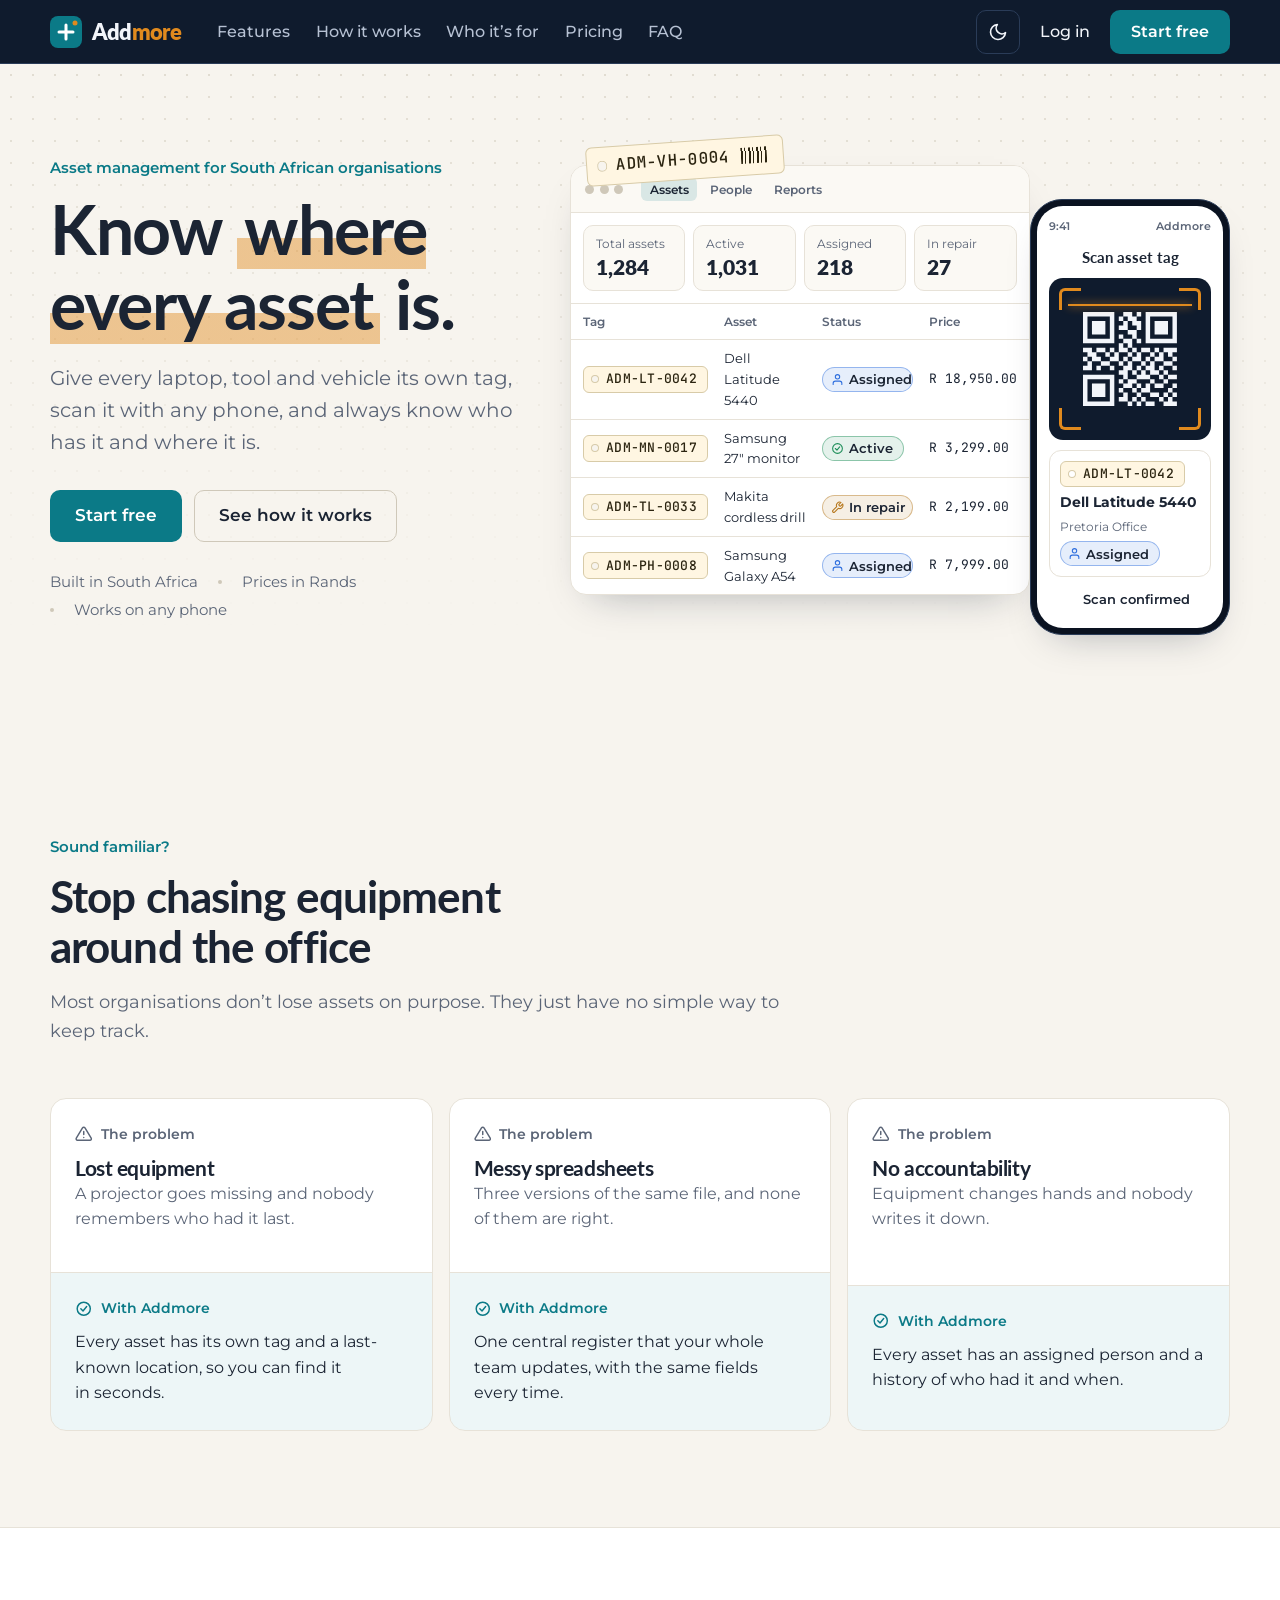
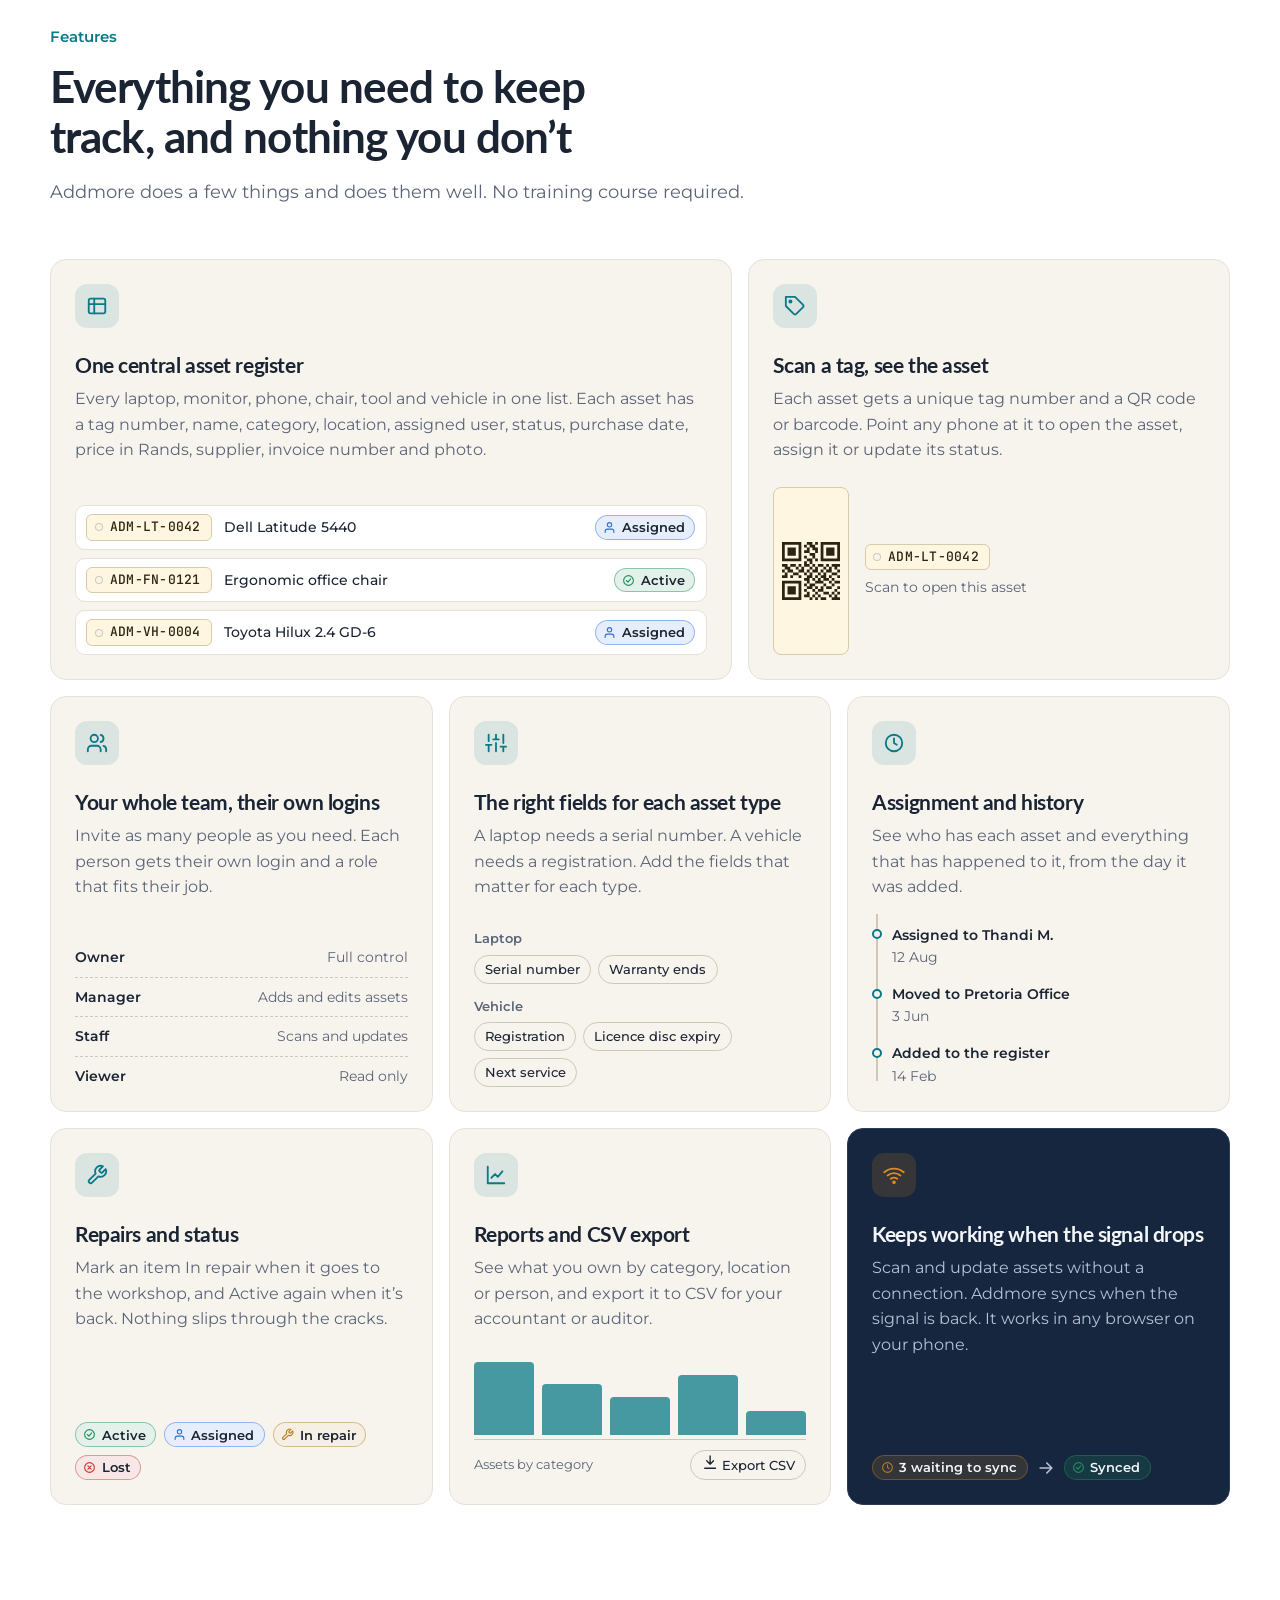
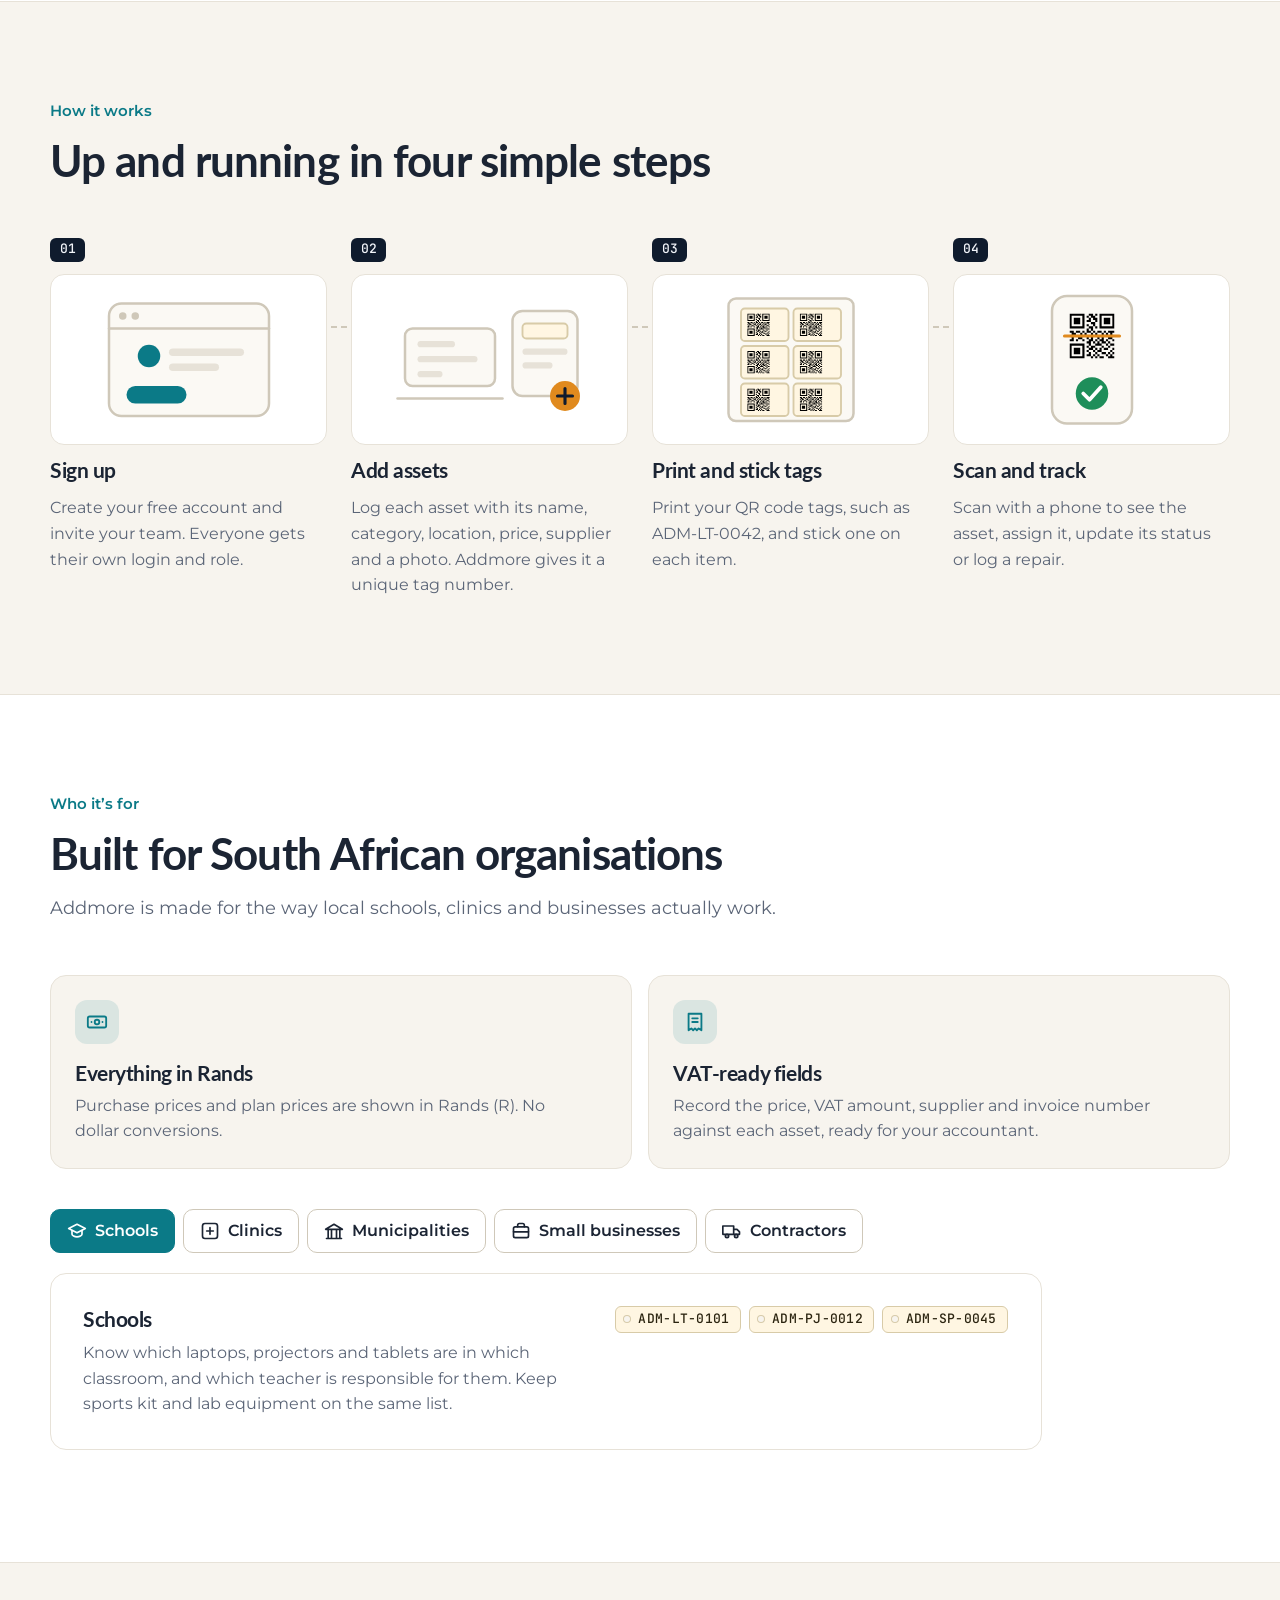
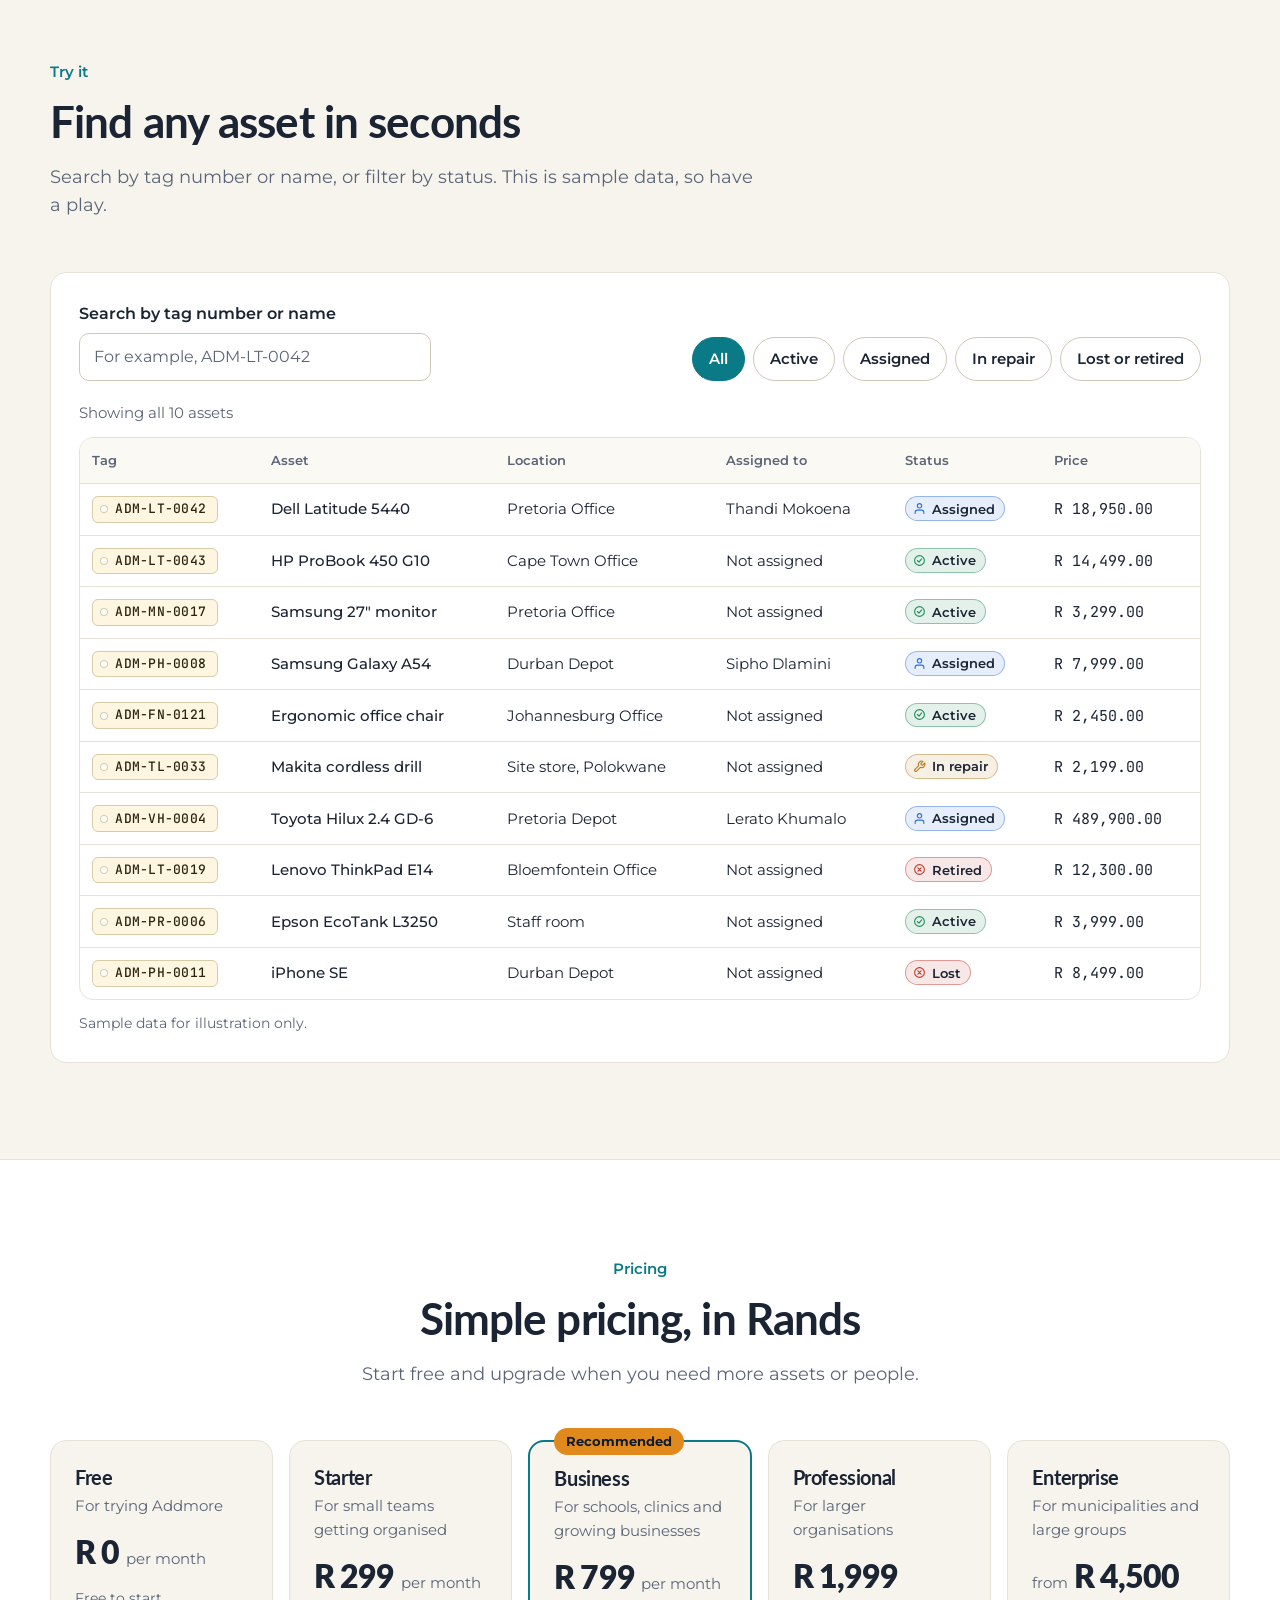
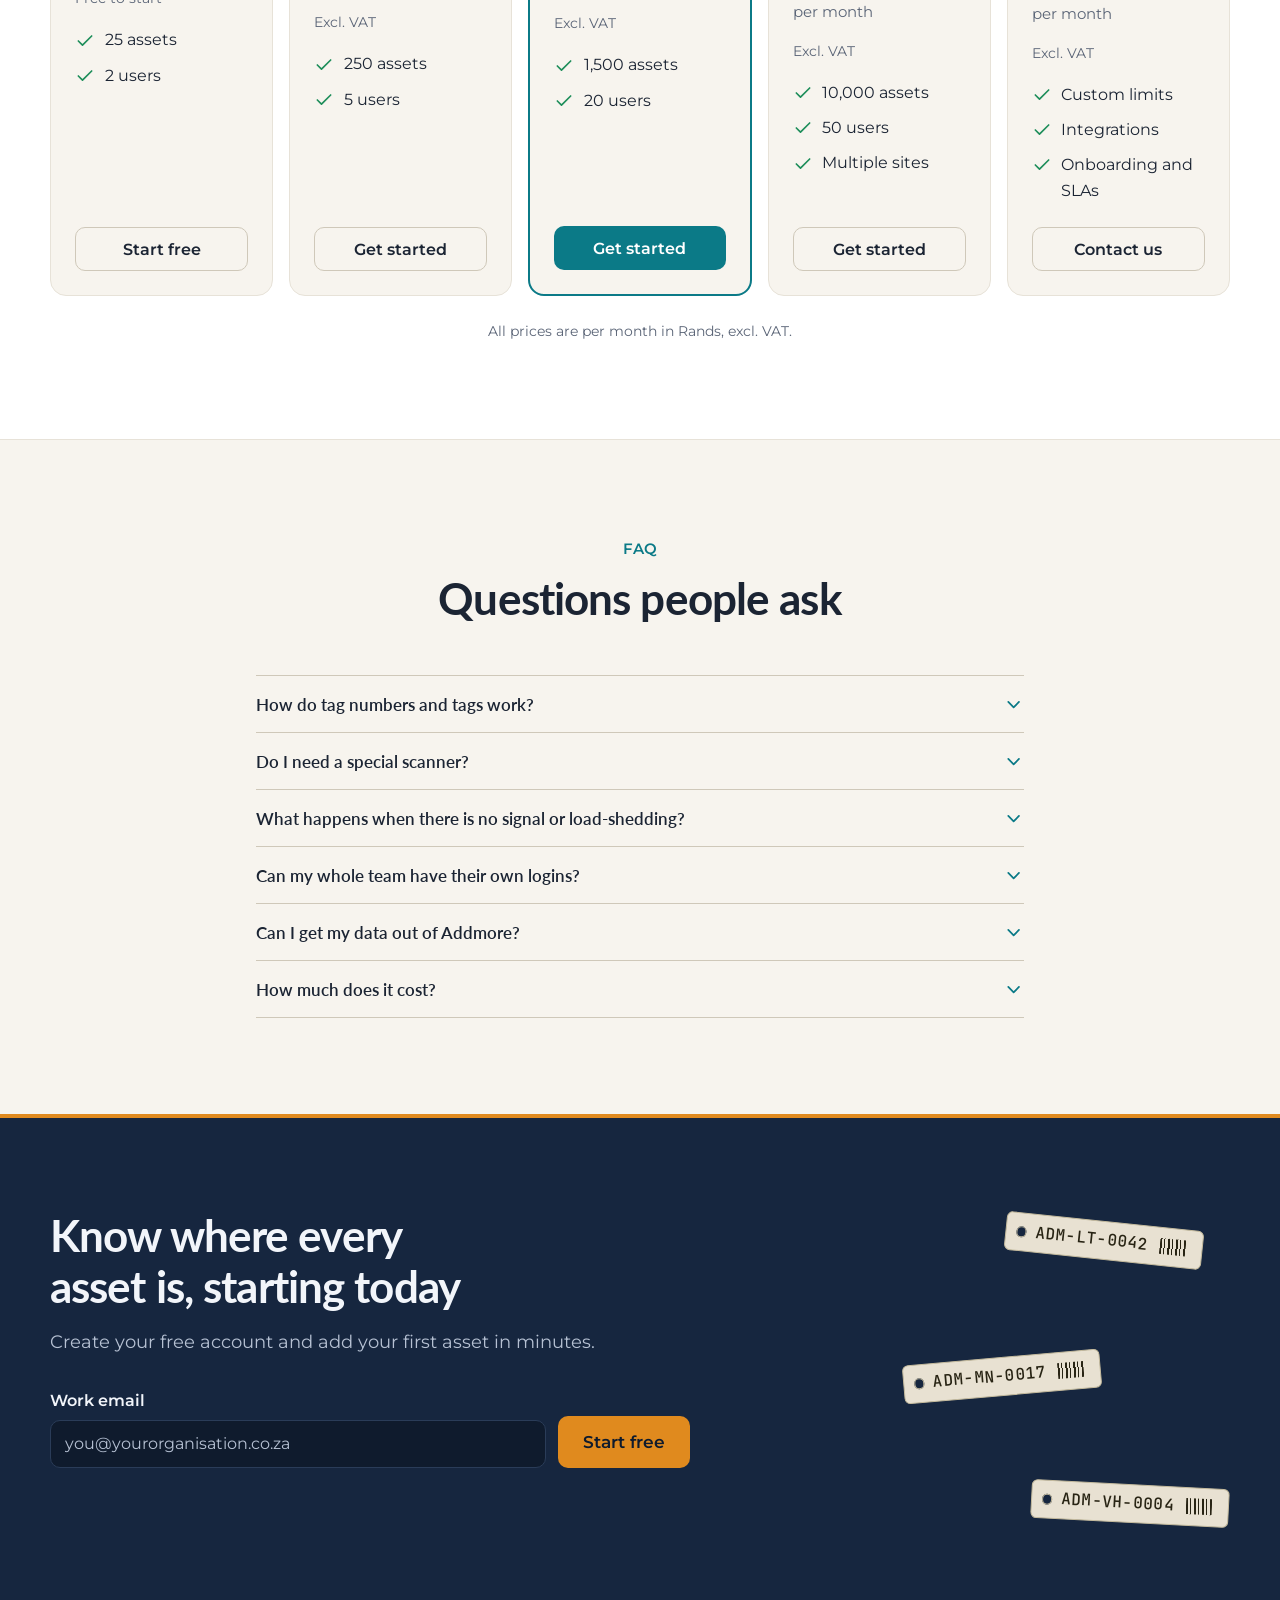
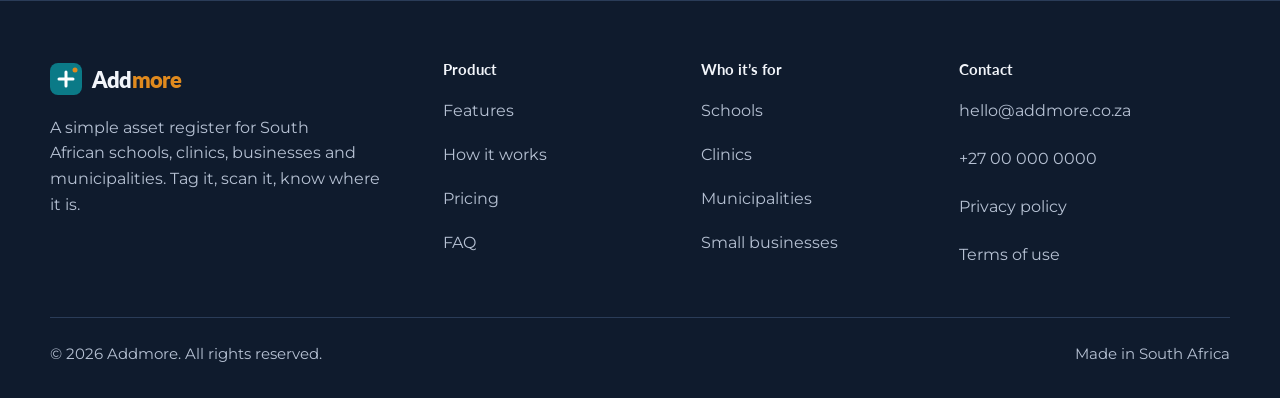
==== commit 05cdd179: "Merge branch 'main' of https://github.com/Addmore-Development/Trace" ====
--- a/index.html
+++ b/index.html
@@ -823,7 +823,7 @@
   .bento { grid-template-columns: repeat(2, 1fr); }
   .bento__card--s7, .bento__card--s5 { grid-column: span 2; }
   .steps { grid-template-columns: repeat(2, 1fr); }
-  .facts { grid-template-columns: repeat(3, 1fr); }
+  .facts { grid-template-columns: repeat(2, 1fr); }
   .tabs__panel { grid-template-columns: 1.3fr 1fr; padding: 2rem; }
   .demo { padding: 1.75rem; }
   .demo__controls { flex-direction: row; align-items: flex-end; justify-content: space-between; }
@@ -932,6 +932,7 @@
     <symbol id="i-check-circle" viewBox="0 0 24 24"><circle cx="12" cy="12" r="9"/><path d="m8 12 3 3 5-6"/></symbol>
     <symbol id="i-x-circle" viewBox="0 0 24 24"><circle cx="12" cy="12" r="9"/><path d="m15 9-6 6M9 9l6 6"/></symbol>
     <symbol id="i-arrow" viewBox="0 0 24 24"><path d="M5 12h14M13 6l6 6-6 6"/></symbol>
+    <symbol id="i-money" viewBox="0 0 24 24"><rect x="2" y="6" width="20" height="12" rx="2"/><circle cx="12" cy="12" r="2.5"/><path d="M6 12h.01M18 12h.01"/></symbol>
     <symbol id="i-tag" viewBox="0 0 24 24"><path d="M20.6 13.4 13.4 20.6a2 2 0 0 1-2.8 0L2 12V2h10l8.6 8.6a2 2 0 0 1 0 2.8z"/><circle cx="7" cy="7" r="1.2"/></symbol>
   </svg>
 
@@ -1292,7 +1293,7 @@
 
         <div class="facts">
           <article class="card fact reveal">
-            <span class="icon-badge"><svg class="icon" aria-hidden="true" focusable="false"><use href="#i-tag"></use></svg></span>
+            <span class="icon-badge"><svg class="icon" aria-hidden="true" focusable="false"><use href="#i-money"></use></svg></span>
             <h3>Everything in Rands</h3>
             <p>Purchase prices and plan prices are shown in Rands (R). No dollar conversions.</p>
           </article>
@@ -1300,11 +1301,6 @@
             <span class="icon-badge"><svg class="icon" aria-hidden="true" focusable="false"><use href="#i-receipt"></use></svg></span>
             <h3>VAT-ready fields</h3>
             <p>Record the price, VAT amount, supplier and invoice number against each asset, ready for your accountant.</p>
-          </article>
-          <article class="card fact reveal reveal--d2">
-            <span class="icon-badge"><svg class="icon" aria-hidden="true" focusable="false"><use href="#i-wifi"></use></svg></span>
-            <h3>Load-shedding friendly</h3>
-            <p>Keep scanning when the power or signal drops. Your changes sync when you&rsquo;re back online.</p>
           </article>
         </div>
 
